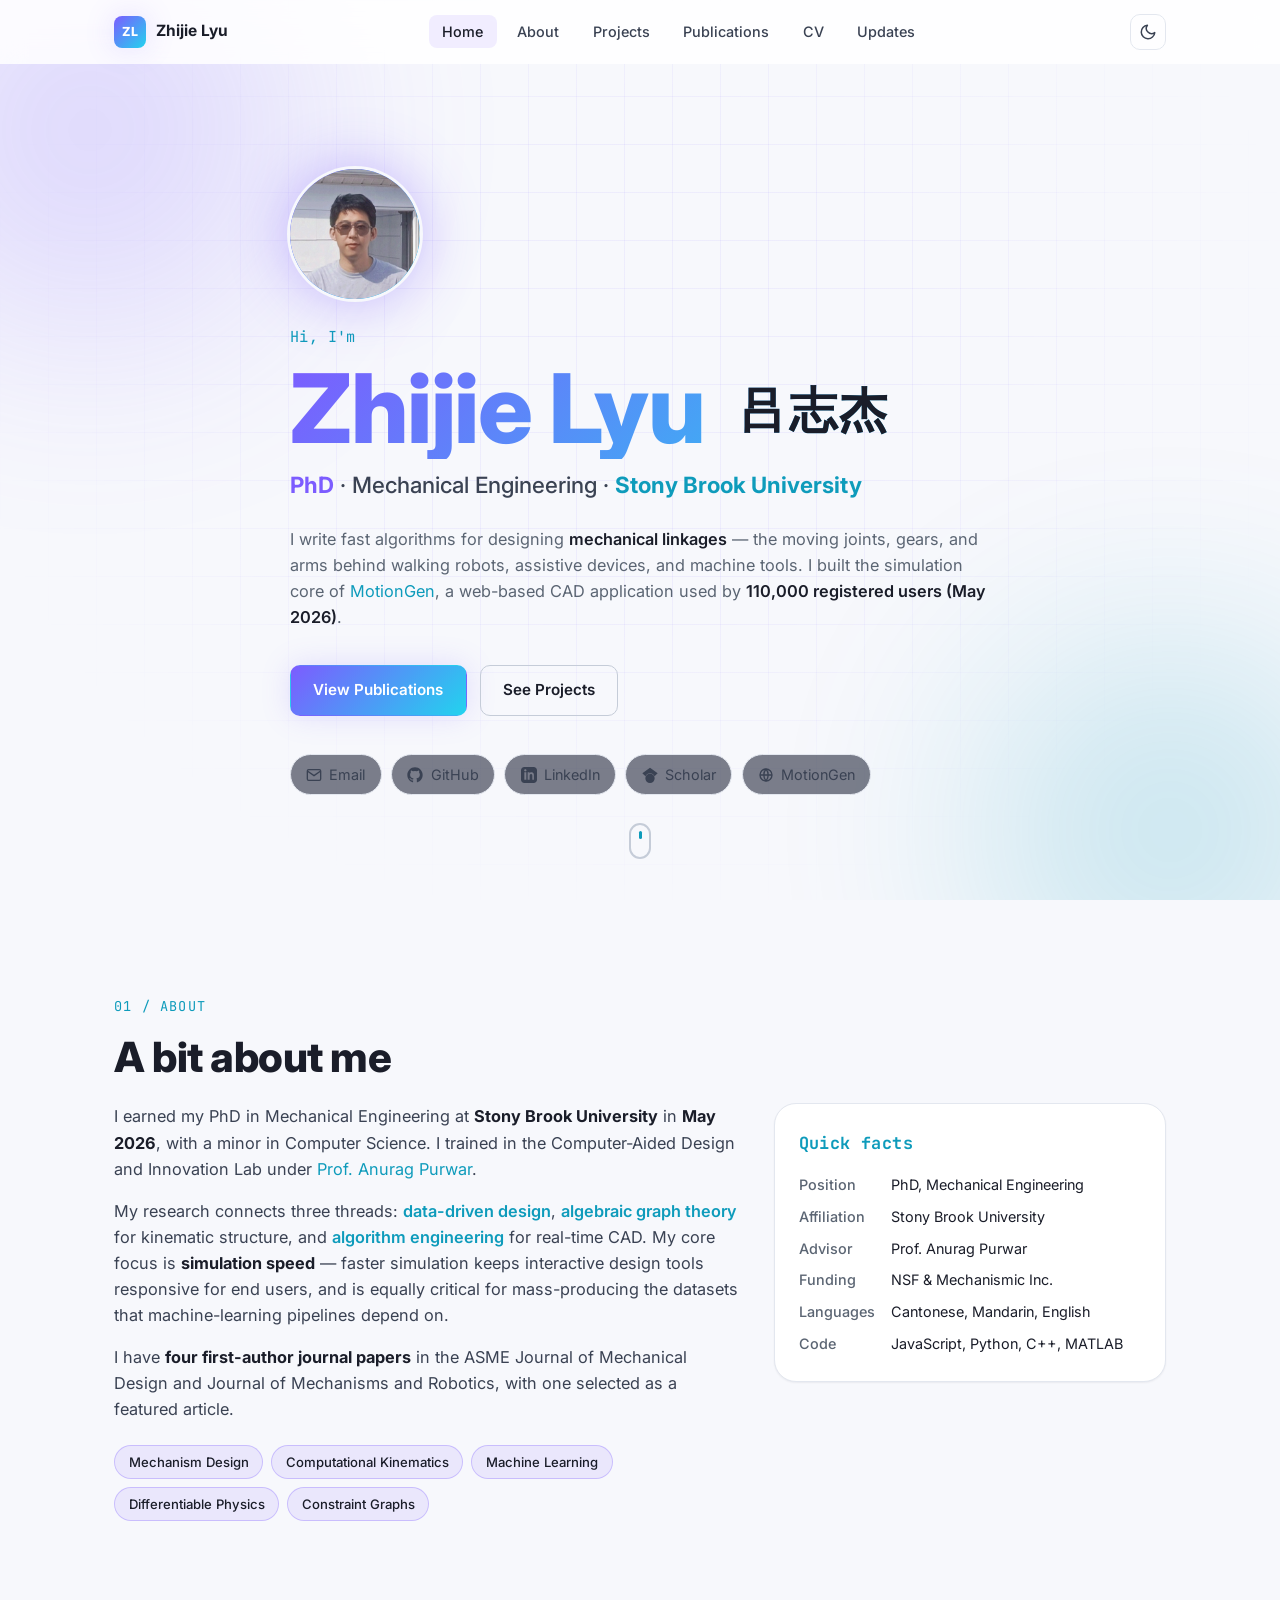
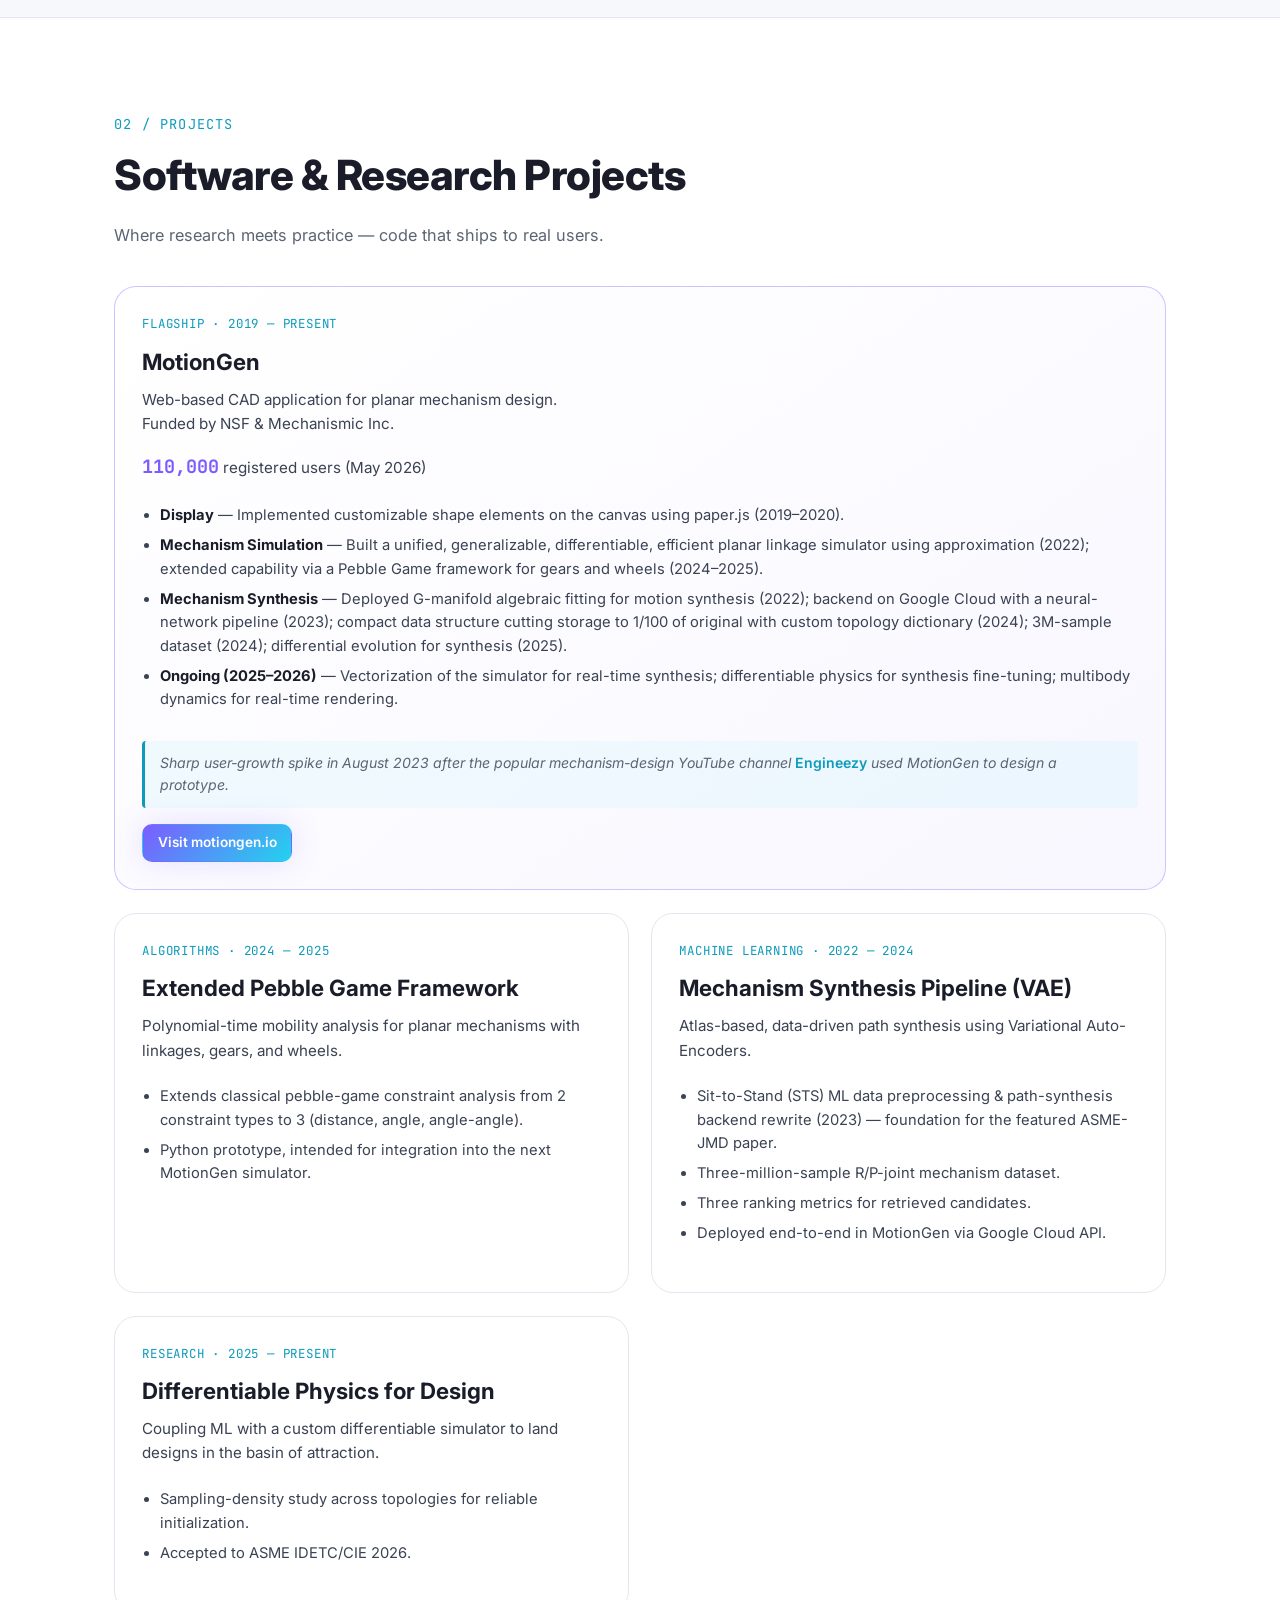
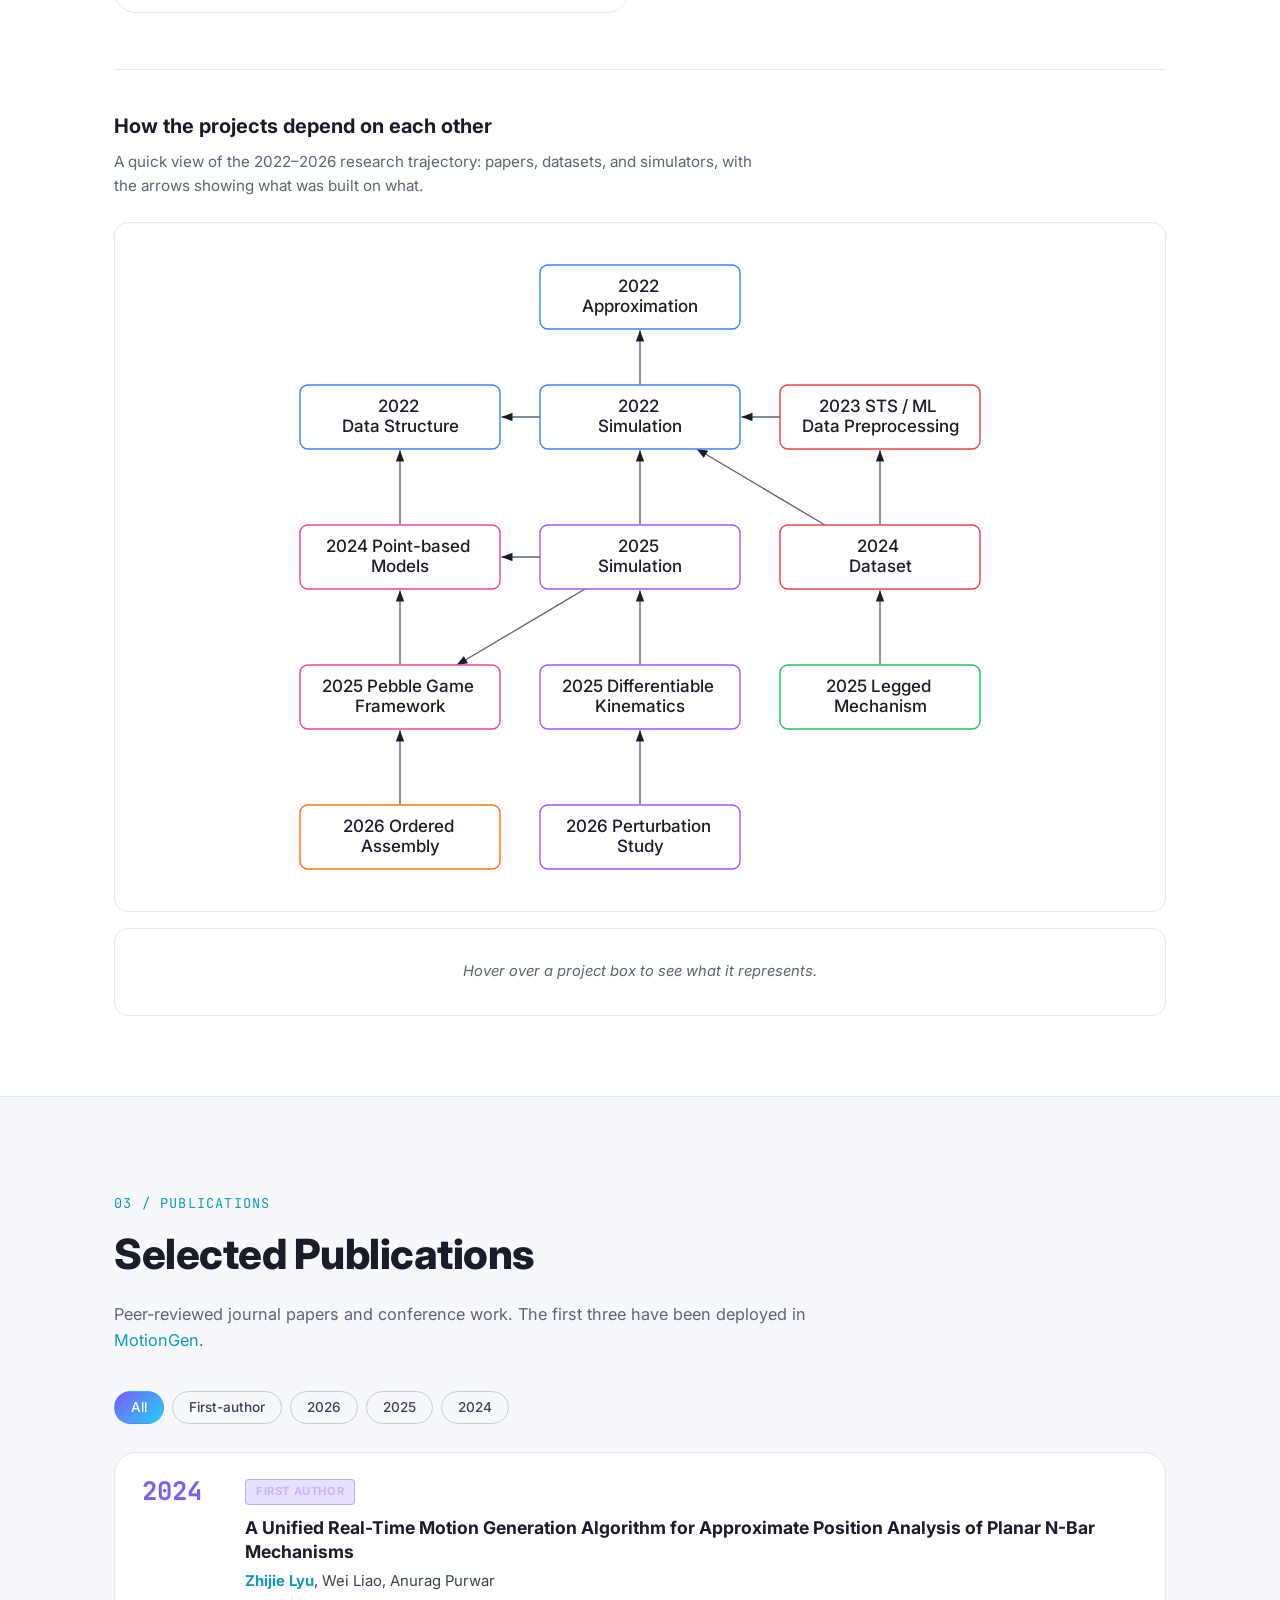
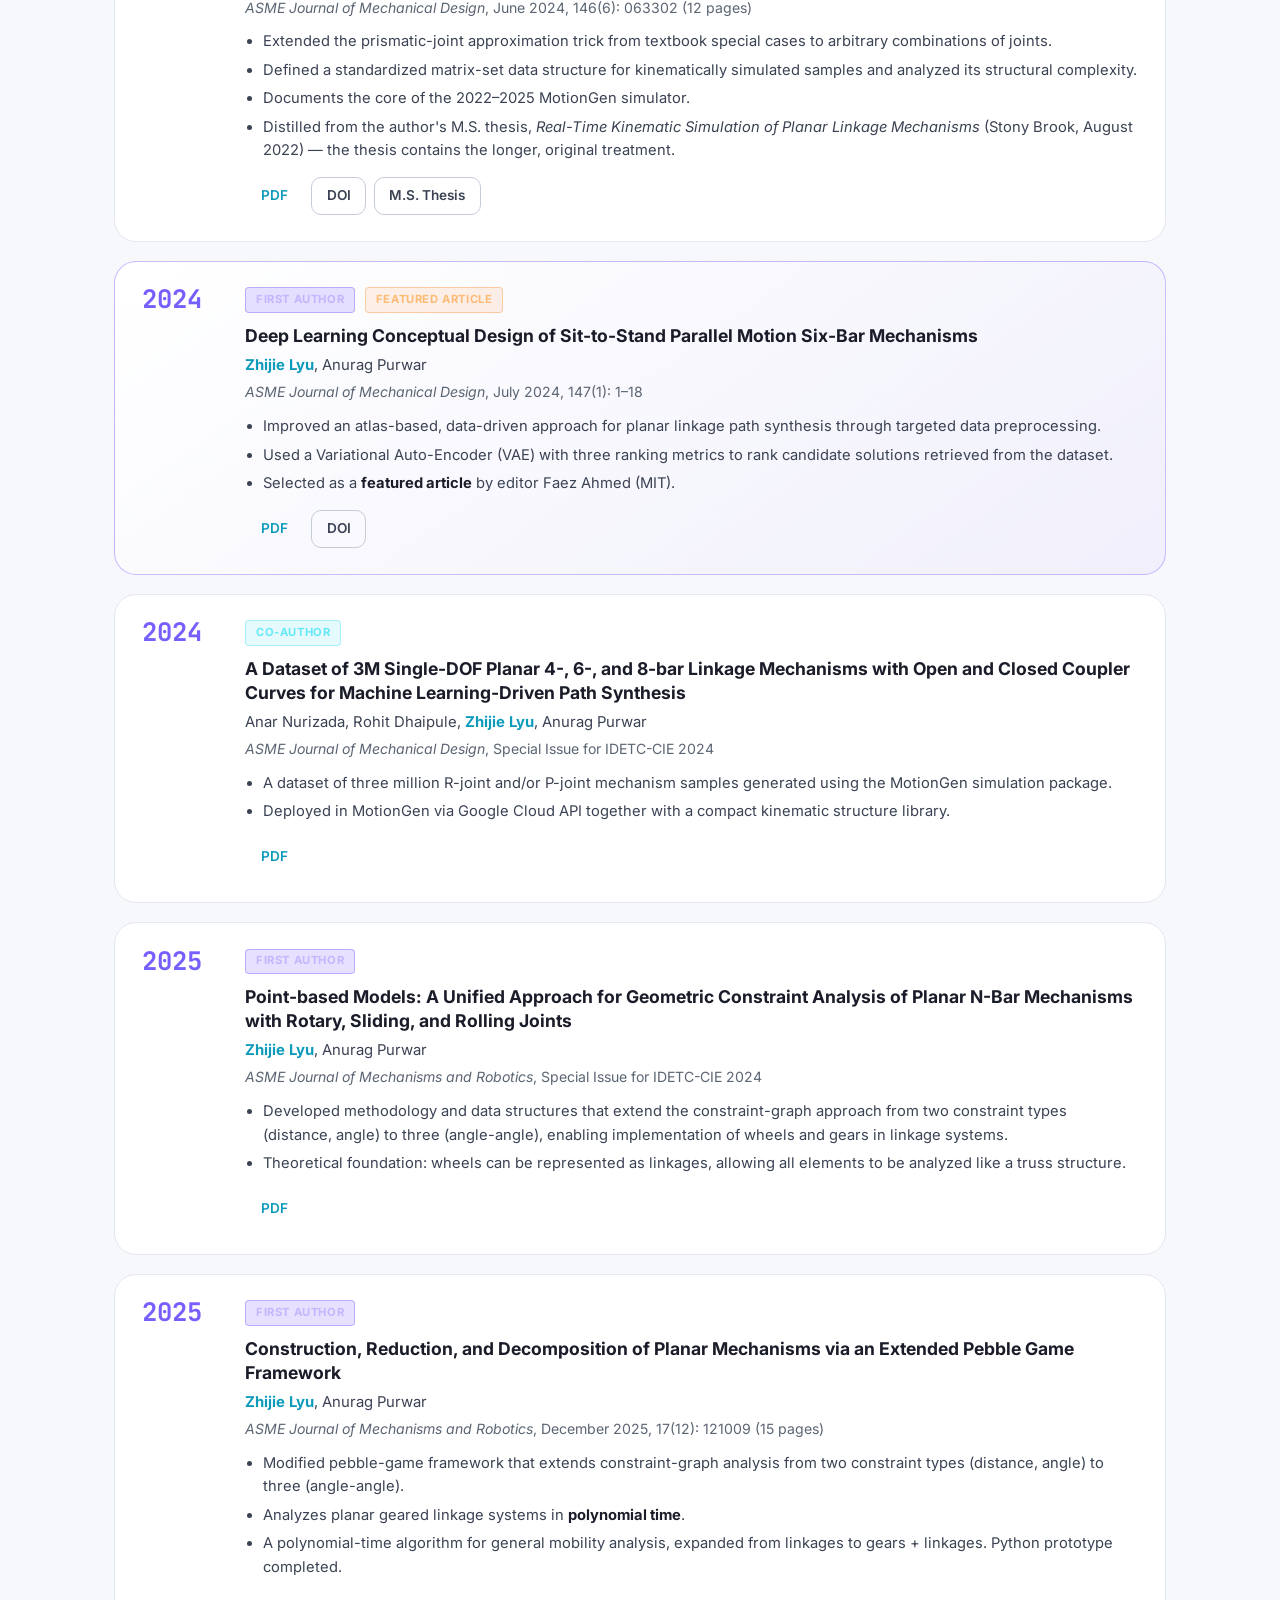
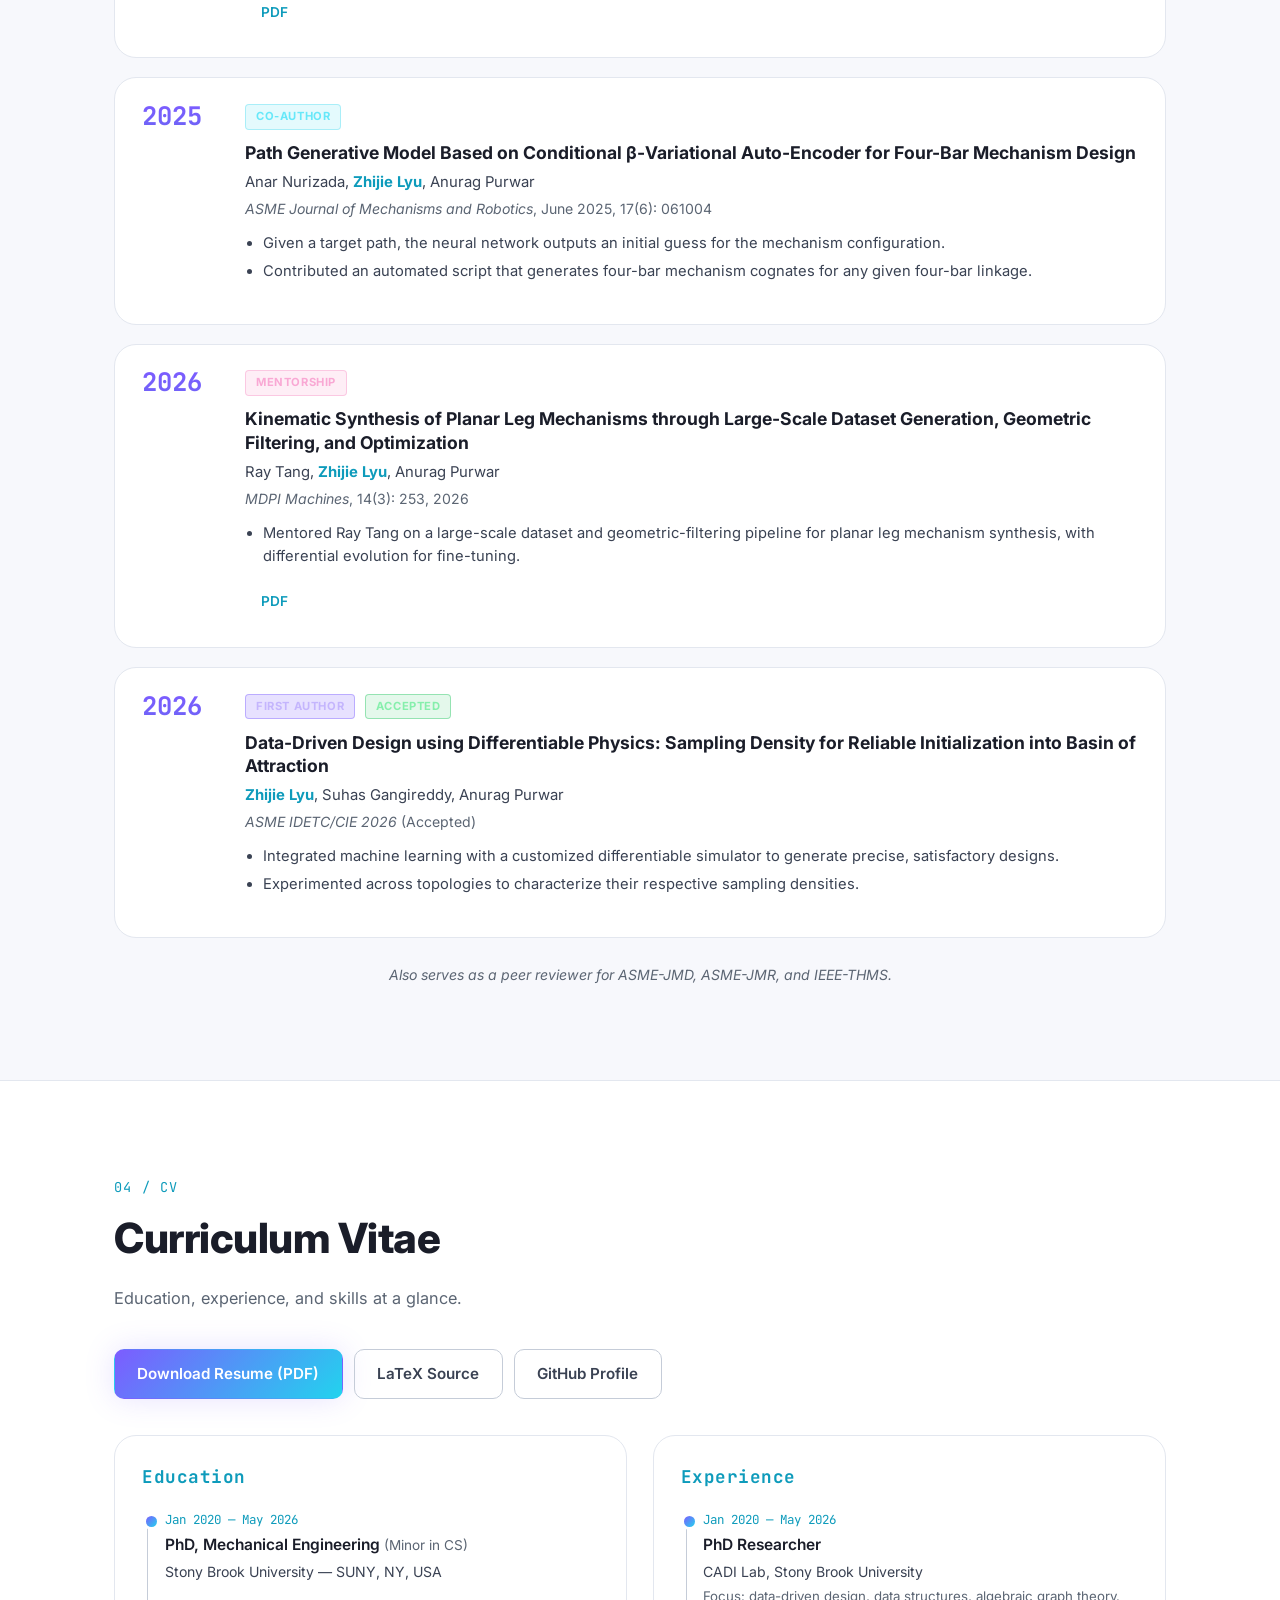
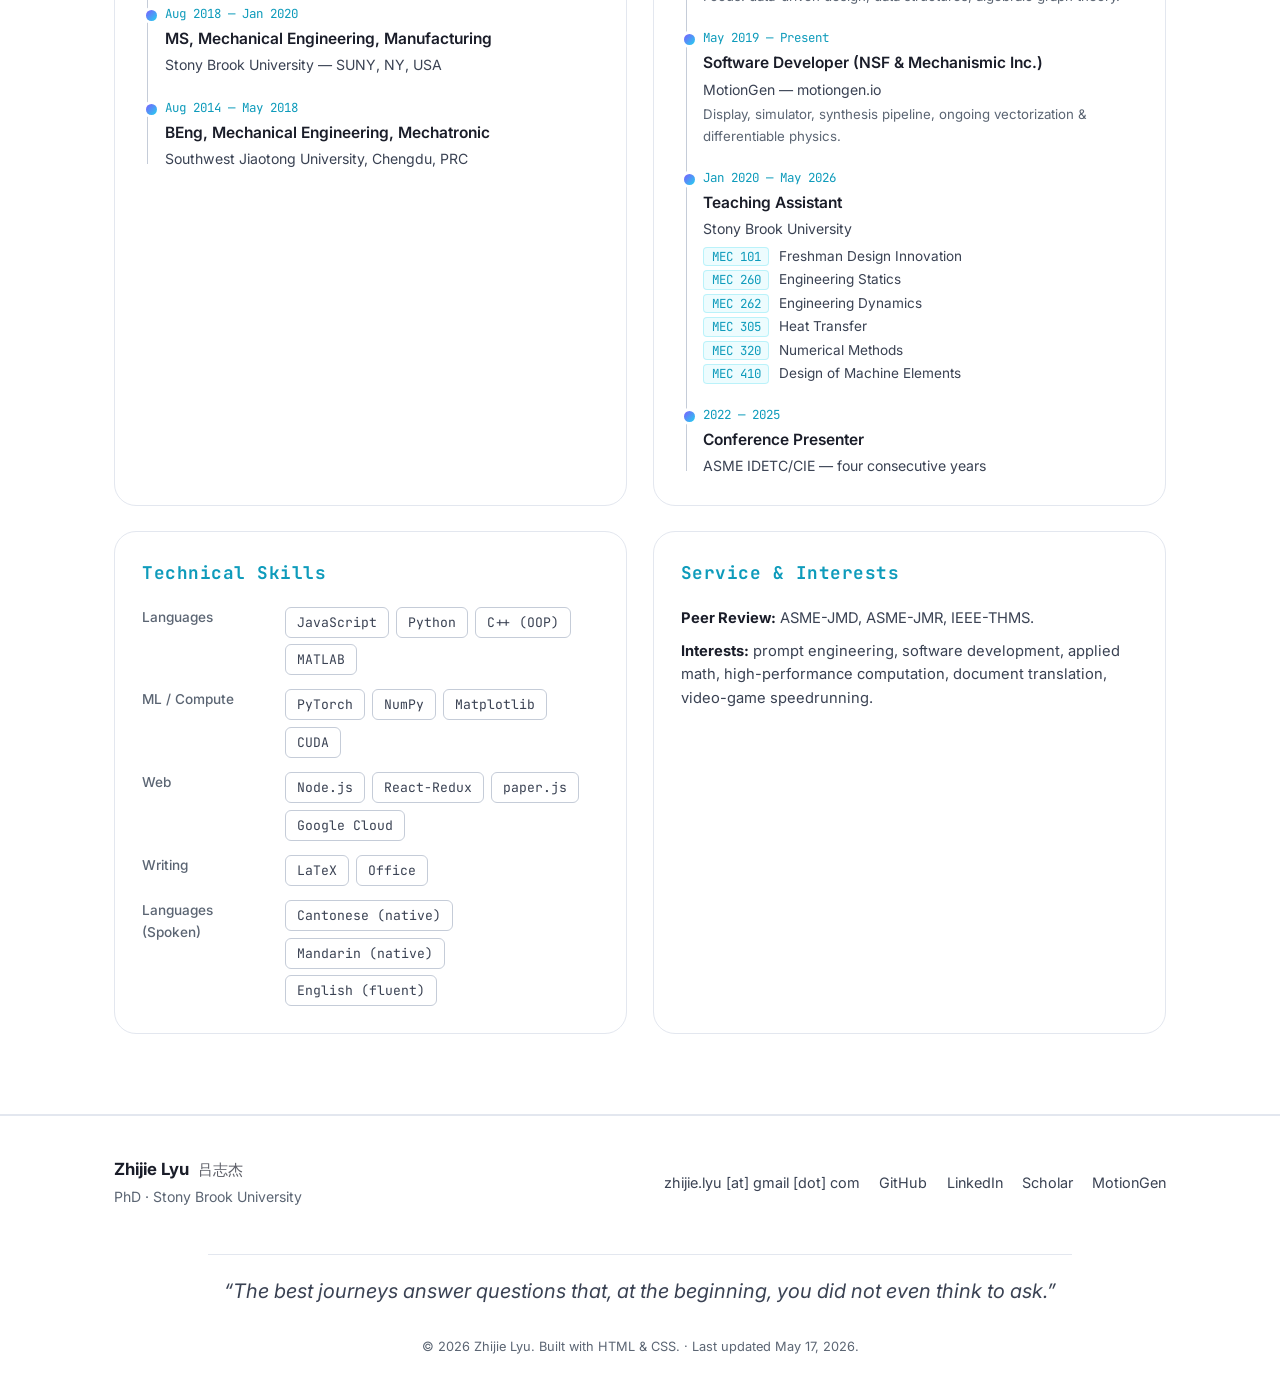
==== index.html @ 75423cfb "update." ====
<!DOCTYPE html>
<html lang="en">
<head>
    <meta charset="UTF-8" />
    <meta name="viewport" content="width=device-width, initial-scale=1.0" />
    <meta name="description" content="Zhijie Lyu — PhD in Mechanical Engineering from Stony Brook University. Research on data-driven mechanism design, computational kinematics, and algebraic graph theory." />
    <meta name="author" content="Zhijie Lyu" />
    <title>Zhijie Lyu — Mechanism Design &amp; Computational Kinematics</title>
    <link rel="canonical" href="https://alsymiya.github.io/" />
    <link rel="icon" type="image/svg+xml" href="favicon.svg" />

    <!-- Open Graph -->
    <meta property="og:type" content="profile" />
    <meta property="og:title" content="Zhijie Lyu — Mechanism Design &amp; Computational Kinematics" />
    <meta property="og:description" content="PhD in Mechanical Engineering from Stony Brook University. Research on data-driven mechanism design, computational kinematics, and algebraic graph theory." />
    <meta property="og:url" content="https://alsymiya.github.io/" />
    <meta property="og:image" content="https://alsymiya.github.io/assets/img/avatar.png" />
    <meta property="profile:first_name" content="Zhijie" />
    <meta property="profile:last_name" content="Lyu" />

    <!-- Twitter card -->
    <meta name="twitter:card" content="summary" />
    <meta name="twitter:title" content="Zhijie Lyu — Mechanism Design &amp; Computational Kinematics" />
    <meta name="twitter:description" content="PhD in Mechanical Engineering from Stony Brook University. Research on data-driven mechanism design, computational kinematics, and algebraic graph theory." />
    <meta name="twitter:image" content="https://alsymiya.github.io/assets/img/avatar.png" />

    <!-- JSON-LD: Person schema -->
    <script type="application/ld+json">
    {
      "@context": "https://schema.org",
      "@type": "Person",
      "name": "Zhijie Lyu",
      "alternateName": "吕志杰",
      "givenName": "Zhijie",
      "familyName": "Lyu",
      "url": "https://alsymiya.github.io/",
      "image": "https://alsymiya.github.io/assets/img/avatar.png",
      "email": "mailto:zhijie.lyu@gmail.com",
      "jobTitle": "Researcher in Mechanical Engineering",
      "description": "PhD in Mechanical Engineering from Stony Brook University. Research on data-driven mechanism design, computational kinematics, and algebraic graph theory.",
      "affiliation": {
        "@type": "CollegeOrUniversity",
        "name": "Stony Brook University",
        "department": "Department of Mechanical Engineering",
        "url": "https://me.stonybrook.edu/"
      },
      "alumniOf": {
        "@type": "CollegeOrUniversity",
        "name": "Stony Brook University"
      },
      "knowsAbout": [
        "Computational Kinematics",
        "Mechanism Design",
        "Algebraic Graph Theory",
        "Data-Driven Design",
        "Computer-Aided Design",
        "Robotics"
      ],
      "sameAs": [
        "https://github.com/alsymiya",
        "https://www.linkedin.com/in/zhijie-lyu-7b461b293/",
        "https://scholar.google.com/citations?user=5Fk1GgYAAAAJ&hl=en",
        "https://motiongen.io"
      ]
    }
    </script>

    <link rel="preconnect" href="https://fonts.googleapis.com" />
    <link rel="preconnect" href="https://fonts.gstatic.com" crossorigin />
    <link href="https://fonts.googleapis.com/css2?family=Inter:wght@300;400;500;600;700;800&family=JetBrains+Mono:wght@400;500&display=swap" rel="stylesheet" />
    <link rel="stylesheet" href="styles.css" />

    <!-- Set theme before paint to avoid flash -->
    <script>
    (function () {
        try {
            var saved = localStorage.getItem('theme');
            var prefersLight = window.matchMedia && window.matchMedia('(prefers-color-scheme: light)').matches;
            var theme = saved || (prefersLight ? 'light' : 'dark');
            if (theme === 'light') document.documentElement.setAttribute('data-theme', 'light');
        } catch (e) { /* localStorage may be unavailable */ }
    })();
    </script>
</head>
<body>

<!-- ============== NAVIGATION ============== -->
<nav class="nav" id="nav">
    <div class="nav-inner">
        <a href="#home" class="nav-brand">
            <span class="brand-mark">ZL</span>
            <span class="brand-text">Zhijie Lyu</span>
        </a>
        <ul class="nav-links" id="navLinks">
            <li><a href="#home" class="nav-link">Home</a></li>
            <li><a href="#about" class="nav-link">About</a></li>
            <li><a href="#projects" class="nav-link">Projects</a></li>
            <li><a href="#publications" class="nav-link">Publications</a></li>
            <li><a href="#cv" class="nav-link">CV</a></li>
            <li><a href="updates.html" class="nav-link">Updates</a></li>
        </ul>
        <div class="nav-right">
            <button class="theme-toggle" id="themeToggle" aria-label="Toggle color theme" title="Toggle color theme">
                <svg class="icon-sun" viewBox="0 0 24 24" fill="none" stroke="currentColor" stroke-width="2" stroke-linecap="round" stroke-linejoin="round" aria-hidden="true">
                    <circle cx="12" cy="12" r="4"/>
                    <path d="M12 2v2M12 20v2M4.93 4.93l1.41 1.41M17.66 17.66l1.41 1.41M2 12h2M20 12h2M4.93 19.07l1.41-1.41M17.66 6.34l1.41-1.41"/>
                </svg>
                <svg class="icon-moon" viewBox="0 0 24 24" fill="none" stroke="currentColor" stroke-width="2" stroke-linecap="round" stroke-linejoin="round" aria-hidden="true">
                    <path d="M21 12.79A9 9 0 1 1 11.21 3 7 7 0 0 0 21 12.79z"/>
                </svg>
            </button>
            <button class="nav-toggle" id="navToggle" aria-label="Toggle navigation">
                <span></span><span></span><span></span>
            </button>
        </div>
    </div>
</nav>

<!-- ============== HERO / HOME ============== -->
<section class="hero" id="home">
    <div class="hero-bg">
        <div class="grid-pattern"></div>
        <div class="glow glow-1"></div>
        <div class="glow glow-2"></div>
    </div>
    <div class="container hero-inner">
        <div class="hero-avatar-wrap">
            <div class="hero-avatar">
                <img src="assets/img/avatar.png" alt="Zhijie Lyu (吕志杰)" onerror="this.style.display='none'; this.parentNode.classList.add('no-photo');" />
                <span class="avatar-fallback">ZL</span>
                <span class="avatar-ring" aria-hidden="true"></span>
            </div>
        </div>
        <p class="hero-greet">Hi, I'm</p>
        <h1 class="hero-name">Zhijie&nbsp;Lyu <span class="hero-name-zh" lang="zh-Hans">吕志杰</span></h1>
        <h2 class="hero-title">
            <span class="accent">PhD</span> &middot; Mechanical Engineering &middot; <span class="accent-2">Stony Brook University</span>
        </h2>
        <p class="hero-desc">
            I write fast algorithms for designing <strong>mechanical linkages</strong> — the moving joints, gears, and arms behind walking robots, assistive devices, and machine tools. I built the simulation core of <a href="https://motiongen.io" target="_blank" rel="noopener">MotionGen</a>, a web-based CAD application used by <strong>110,000 registered users (May 2026)</strong>.
        </p>
        <div class="hero-cta">
            <a href="#publications" class="btn btn-primary">View Publications</a>
            <a href="#projects" class="btn btn-ghost">See Projects</a>
        </div>
        <div class="hero-links">
            <a href="mailto:zhijie.lyu@gmail.com" class="iconlink" title="Email (zhijie.lyu [at] gmail [dot] com)">
                <svg viewBox="0 0 24 24" fill="none" stroke="currentColor" stroke-width="2"><path d="M4 4h16c1.1 0 2 .9 2 2v12c0 1.1-.9 2-2 2H4c-1.1 0-2-.9-2-2V6c0-1.1.9-2 2-2z"/><polyline points="22,6 12,13 2,6"/></svg>
                <span>Email</span>
            </a>
            <a href="https://github.com/alsymiya" target="_blank" rel="noopener" class="iconlink" title="GitHub">
                <svg viewBox="0 0 24 24" fill="currentColor"><path d="M12 .5C5.65.5.5 5.65.5 12c0 5.08 3.29 9.39 7.86 10.91.58.1.79-.25.79-.55 0-.27-.01-1.18-.02-2.14-3.2.7-3.87-1.36-3.87-1.36-.52-1.32-1.27-1.67-1.27-1.67-1.04-.71.08-.7.08-.7 1.15.08 1.76 1.18 1.76 1.18 1.02 1.76 2.69 1.25 3.34.95.1-.74.4-1.25.72-1.54-2.55-.29-5.24-1.28-5.24-5.69 0-1.26.45-2.29 1.18-3.09-.12-.29-.51-1.46.11-3.05 0 0 .96-.31 3.15 1.18a10.96 10.96 0 0 1 5.74 0c2.19-1.49 3.15-1.18 3.15-1.18.62 1.59.23 2.76.11 3.05.74.8 1.18 1.83 1.18 3.09 0 4.42-2.69 5.4-5.25 5.68.41.36.78 1.05.78 2.12 0 1.53-.01 2.77-.01 3.14 0 .3.21.66.8.55C20.21 21.39 23.5 17.08 23.5 12 23.5 5.65 18.35.5 12 .5z"/></svg>
                <span>GitHub</span>
            </a>
            <a href="https://www.linkedin.com/in/zhijie-lyu-7b461b293/" target="_blank" rel="noopener" class="iconlink" title="LinkedIn">
                <svg viewBox="0 0 24 24" fill="currentColor"><path d="M19 0h-14c-2.76 0-5 2.24-5 5v14c0 2.76 2.24 5 5 5h14c2.76 0 5-2.24 5-5v-14c0-2.76-2.24-5-5-5zm-11 19h-3v-11h3v11zm-1.5-12.27c-.97 0-1.75-.79-1.75-1.76s.78-1.76 1.75-1.76 1.75.79 1.75 1.76-.78 1.76-1.75 1.76zm13.5 12.27h-3v-5.6c0-1.34-.03-3.06-1.87-3.06-1.87 0-2.16 1.46-2.16 2.97v5.69h-3v-11h2.88v1.5h.04c.4-.76 1.38-1.56 2.84-1.56 3.04 0 3.6 2 3.6 4.59v6.47z"/></svg>
                <span>LinkedIn</span>
            </a>
            <a href="https://scholar.google.com/citations?user=5Fk1GgYAAAAJ&amp;hl=en" target="_blank" rel="noopener" class="iconlink" title="Google Scholar">
                <svg viewBox="0 0 24 24" fill="currentColor"><path d="M5.242 13.769L0.5 9.5 12 1l11.5 8.5-4.742 4.269C17.548 11.249 14.978 9.5 12 9.5c-2.977 0-5.548 1.749-6.758 4.269zM12 10a7 7 0 1 0 0 14 7 7 0 0 0 0-14z"/></svg>
                <span>Scholar</span>
            </a>
            <a href="https://motiongen.io" target="_blank" rel="noopener" class="iconlink" title="MotionGen">
                <svg viewBox="0 0 24 24" fill="none" stroke="currentColor" stroke-width="2"><circle cx="12" cy="12" r="9"/><path d="M3 12h18M12 3a14 14 0 0 1 0 18M12 3a14 14 0 0 0 0 18"/></svg>
                <span>MotionGen</span>
            </a>
        </div>
        <div class="scroll-cue" aria-hidden="true">
            <span></span>
        </div>
    </div>
</section>

<!-- ============== ABOUT ============== -->
<section class="section" id="about">
    <div class="container">
        <p class="eyebrow">01 / About</p>
        <h2 class="section-title">A bit about me</h2>
        <div class="about-grid">
            <div class="about-text">
                <p>
                    I earned my PhD in Mechanical Engineering at <strong>Stony Brook University</strong> in <strong>May 2026</strong>, with a minor in Computer Science. I trained in the Computer-Aided Design and Innovation Lab under <a href="https://me.stonybrook.edu/people/faculty/Purwar_Anurag.php" target="_blank" rel="noopener">Prof. Anurag Purwar</a>.
                </p>
                <p>
                    My research connects three threads: <span class="hl">data-driven design</span>, <span class="hl">algebraic graph theory</span> for kinematic structure, and <span class="hl">algorithm engineering</span> for real-time CAD. My core focus is <strong>simulation speed</strong> &mdash; faster simulation keeps interactive design tools responsive for end users, and is equally critical for mass-producing the datasets that machine-learning pipelines depend on.
                </p>
                <p>
                    I have <strong>four first-author journal papers</strong> in the ASME Journal of Mechanical Design and Journal of Mechanisms and Robotics, with one selected as a featured article.
                </p>
                <p class="about-tags">
                    <span class="tag">Mechanism Design</span>
                    <span class="tag">Computational Kinematics</span>
                    <span class="tag">Machine Learning</span>
                    <span class="tag">Differentiable Physics</span>
                    <span class="tag">Constraint Graphs</span>
                </p>
            </div>
            <aside class="about-card">
                <h3>Quick facts</h3>
                <dl>
                    <dt>Position</dt><dd>PhD, Mechanical Engineering</dd>
                    <dt>Affiliation</dt><dd>Stony Brook University</dd>
                    <dt>Advisor</dt><dd>Prof. Anurag Purwar</dd>
                    <dt>Funding</dt><dd>NSF &amp; Mechanismic Inc.</dd>
                    <dt>Languages</dt><dd>Cantonese, Mandarin, English</dd>
                    <dt>Code</dt><dd>JavaScript, Python, C++, MATLAB</dd>
                </dl>
            </aside>
        </div>

    </div>
</section>

<!-- ============== PROJECTS ============== -->
<section class="section section-alt" id="projects">
    <div class="container">
        <p class="eyebrow">02 / Projects</p>
        <h2 class="section-title">Software &amp; Research Projects</h2>
        <p class="section-subtitle">Where research meets practice — code that ships to real users.</p>

        <div class="project-grid">

            <article class="project featured-project">
                <div class="project-tag">Flagship · 2019 — Present</div>
                <h3>MotionGen</h3>
                <p class="project-sub">Web-based CAD application for planar mechanism design.<br/>Funded by NSF &amp; Mechanismic Inc.</p>
                <p class="project-stat"><span class="stat-num">110,000</span> registered users (May 2026)</p>
                <ul class="project-bullets">
                    <li><strong>Display</strong> — Implemented customizable shape elements on the canvas using paper.js (2019–2020).</li>
                    <li><strong>Mechanism Simulation</strong> — Built a unified, generalizable, differentiable, efficient planar linkage simulator using approximation (2022); extended capability via a Pebble Game framework for gears and wheels (2024–2025).</li>
                    <li><strong>Mechanism Synthesis</strong> — Deployed G-manifold algebraic fitting for motion synthesis (2022); backend on Google Cloud with a neural-network pipeline (2023); compact data structure cutting storage to 1/100 of original with custom topology dictionary (2024); 3M-sample dataset (2024); differential evolution for synthesis (2025).</li>
                    <li><strong>Ongoing (2025–2026)</strong> — Vectorization of the simulator for real-time synthesis; differentiable physics for synthesis fine-tuning; multibody dynamics for real-time rendering.</li>
                </ul>
                <p class="project-impact">Sharp user-growth spike in August 2023 after the popular mechanism-design YouTube channel <a href="https://www.youtube.com/@Engineezy" target="_blank" rel="noopener"><em>Engineezy</em></a> used MotionGen to design a prototype.</p>
                <div class="project-actions">
                    <a href="https://motiongen.io" target="_blank" rel="noopener" class="btn btn-primary btn-sm">Visit motiongen.io</a>
                </div>
            </article>

            <article class="project">
                <div class="project-tag">Algorithms · 2024 — 2025</div>
                <h3>Extended Pebble Game Framework</h3>
                <p class="project-sub">Polynomial-time mobility analysis for planar mechanisms with linkages, gears, and wheels.</p>
                <ul class="project-bullets">
                    <li>Extends classical pebble-game constraint analysis from 2 constraint types to 3 (distance, angle, angle-angle).</li>
                    <li>Python prototype, intended for integration into the next MotionGen simulator.</li>
                </ul>
            </article>

            <article class="project">
                <div class="project-tag">Machine Learning · 2022 — 2024</div>
                <h3>Mechanism Synthesis Pipeline (VAE)</h3>
                <p class="project-sub">Atlas-based, data-driven path synthesis using Variational Auto-Encoders.</p>
                <ul class="project-bullets">
                    <li>Sit-to-Stand (STS) ML data preprocessing &amp; path-synthesis backend rewrite (2023) &mdash; foundation for the featured ASME-JMD paper.</li>
                    <li>Three-million-sample R/P-joint mechanism dataset.</li>
                    <li>Three ranking metrics for retrieved candidates.</li>
                    <li>Deployed end-to-end in MotionGen via Google Cloud API.</li>
                </ul>
            </article>

            <article class="project">
                <div class="project-tag">Research · 2025 — Present</div>
                <h3>Differentiable Physics for Design</h3>
                <p class="project-sub">Coupling ML with a custom differentiable simulator to land designs in the basin of attraction.</p>
                <ul class="project-bullets">
                    <li>Sampling-density study across topologies for reliable initialization.</li>
                    <li>Accepted to ASME IDETC/CIE 2026.</li>
                </ul>
            </article>

        </div>

        <!-- Project dependency map -->
        <div class="dep-map">
            <h3 class="dep-map-h">How the projects depend on each other</h3>
            <p class="dep-map-sub">A quick view of the 2022&ndash;2026 research trajectory: papers, datasets, and simulators, with the arrows showing what was built on what.</p>
            <figure class="dep-map-figure">
                <svg class="dep-svg" viewBox="0 0 720 640" xmlns="http://www.w3.org/2000/svg" role="img" aria-label="Project dependency graph showing how research projects from 2022 to 2026 build on each other">
                    <defs>
                        <marker id="dep-arrow" markerWidth="8" markerHeight="8" refX="7.5" refY="3" orient="auto" markerUnits="strokeWidth">
                            <path d="M0,0 L0,6 L8,3 z" fill="currentColor" />
                        </marker>
                    </defs>

                    <!-- Edges (drawn first so nodes sit on top) -->
                    <g class="dep-edges" fill="none" stroke="currentColor" stroke-width="1.4" marker-end="url(#dep-arrow)">
                        <line x1="360" y1="138" x2="360" y2="84" />  <!-- sim22 → approx -->
                        <line x1="260" y1="170" x2="222" y2="170" /> <!-- sim22 → datastruct -->
                        <line x1="500" y1="170" x2="462" y2="170" /> <!-- sts23 → sim22 -->
                        <line x1="600" y1="278" x2="600" y2="204" /> <!-- data24 → sts23 -->
                        <line x1="545" y1="278" x2="417" y2="202" /> <!-- data24 → sim22 -->
                        <line x1="600" y1="418" x2="600" y2="344" /> <!-- legged → data24 -->
                        <line x1="360" y1="278" x2="360" y2="204" /> <!-- sim25 → sim22 -->
                        <line x1="260" y1="310" x2="222" y2="310" /> <!-- sim25 → modth -->
                        <line x1="305" y1="342" x2="177" y2="418" /> <!-- sim25 → mob25 -->
                        <line x1="120" y1="418" x2="120" y2="344" /> <!-- mob25 → modth -->
                        <line x1="120" y1="278" x2="120" y2="204" /> <!-- modth → datastruct -->
                        <line x1="360" y1="418" x2="360" y2="344" /> <!-- diffkin → sim25 -->
                        <line x1="120" y1="558" x2="120" y2="484" /> <!-- assembly → mob25 -->
                        <line x1="360" y1="558" x2="360" y2="484" /> <!-- perturb → diffkin -->
                    </g>

                    <!-- Nodes -->
                    <g class="dep-nodes" text-anchor="middle">
                        <g class="dep-node" data-group="blue" tabindex="0">
                            <rect x="260" y="18" width="200" height="64" rx="8" ry="8" />
                            <text x="360" y="50">
                                <tspan x="360" class="dep-year" dy="-0.6em">2022</tspan>
                                <tspan x="360" dy="1.2em">Approximation</tspan>
                            </text>
                        </g>
                        <g class="dep-node" data-group="blue" tabindex="0">
                            <rect x="20" y="138" width="200" height="64" rx="8" ry="8" />
                            <text x="120" y="170">
                                <tspan x="120" class="dep-year" dy="-0.6em">2022</tspan>
                                <tspan x="120" dy="1.2em">Data Structure</tspan>
                            </text>
                        </g>
                        <g class="dep-node" data-group="blue" tabindex="0">
                            <rect x="260" y="138" width="200" height="64" rx="8" ry="8" />
                            <text x="360" y="170">
                                <tspan x="360" class="dep-year" dy="-0.6em">2022</tspan>
                                <tspan x="360" dy="1.2em">Simulation</tspan>
                            </text>
                        </g>
                        <g class="dep-node" data-group="red1" tabindex="0">
                            <rect x="500" y="138" width="200" height="64" rx="8" ry="8" />
                            <text x="600" y="170">
                                <tspan x="600" class="dep-year" dy="-0.6em">2023 STS / ML</tspan>
                                <tspan x="600" dy="1.2em">Data Preprocessing</tspan>
                            </text>
                        </g>
                        <g class="dep-node" data-group="pink" tabindex="0">
                            <rect x="20" y="278" width="200" height="64" rx="8" ry="8" />
                            <text x="120" y="310">
                                <tspan x="120" class="dep-year" dy="-0.6em">2024 Point-based</tspan>
                                <tspan x="120" dy="1.2em">Models</tspan>
                            </text>
                        </g>
                        <g class="dep-node" data-group="purple" tabindex="0">
                            <rect x="260" y="278" width="200" height="64" rx="8" ry="8" />
                            <text x="360" y="310">
                                <tspan x="360" class="dep-year" dy="-0.6em">2025</tspan>
                                <tspan x="360" dy="1.2em">Simulation</tspan>
                            </text>
                        </g>
                        <g class="dep-node" data-group="red2" tabindex="0">
                            <rect x="500" y="278" width="200" height="64" rx="8" ry="8" />
                            <text x="600" y="310">
                                <tspan x="600" class="dep-year" dy="-0.6em">2024</tspan>
                                <tspan x="600" dy="1.2em">Dataset</tspan>
                            </text>
                        </g>
                        <g class="dep-node" data-group="pink" tabindex="0">
                            <rect x="20" y="418" width="200" height="64" rx="8" ry="8" />
                            <text x="120" y="450">
                                <tspan x="120" class="dep-year" dy="-0.6em">2025 Pebble Game</tspan>
                                <tspan x="120" dy="1.2em">Framework</tspan>
                            </text>
                        </g>
                        <g class="dep-node" data-group="purple" tabindex="0">
                            <rect x="260" y="418" width="200" height="64" rx="8" ry="8" />
                            <text x="360" y="450">
                                <tspan x="360" class="dep-year" dy="-0.6em">2025 Differentiable</tspan>
                                <tspan x="360" dy="1.2em">Kinematics</tspan>
                            </text>
                        </g>
                        <g class="dep-node" data-group="green" tabindex="0">
                            <rect x="500" y="418" width="200" height="64" rx="8" ry="8" />
                            <text x="600" y="450">
                                <tspan x="600" class="dep-year" dy="-0.6em">2025 Legged</tspan>
                                <tspan x="600" dy="1.2em">Mechanism</tspan>
                            </text>
                        </g>
                        <g class="dep-node" data-group="orange" tabindex="0">
                            <rect x="20" y="558" width="200" height="64" rx="8" ry="8" />
                            <text x="120" y="590">
                                <tspan x="120" class="dep-year" dy="-0.6em">2026 Ordered</tspan>
                                <tspan x="120" dy="1.2em">Assembly</tspan>
                            </text>
                        </g>
                        <g class="dep-node" data-group="purple" tabindex="0">
                            <rect x="260" y="558" width="200" height="64" rx="8" ry="8" />
                            <text x="360" y="590">
                                <tspan x="360" class="dep-year" dy="-0.6em">2026 Perturbation</tspan>
                                <tspan x="360" dy="1.2em">Study</tspan>
                            </text>
                        </g>
                    </g>
                </svg>
            </figure>
            <div class="dep-info" id="depInfo" role="status" aria-live="polite">
                <p class="dep-info-default">Hover over a project box to see what it represents.</p>
                <div class="dep-info-content" hidden>
                    <span class="dep-info-swatch"></span>
                    <p class="dep-info-text"></p>
                </div>
            </div>
        </div>
    </div>
</section>

<!-- ============== PUBLICATIONS ============== -->
<section class="section" id="publications">
    <div class="container">
        <p class="eyebrow">03 / Publications</p>
        <h2 class="section-title">Selected Publications</h2>
        <p class="section-subtitle">Peer-reviewed journal papers and conference work. The first three have been deployed in <a href="https://motiongen.io" target="_blank" rel="noopener">MotionGen</a>.</p>

        <div class="pub-filter">
            <button class="chip is-active" data-filter="all">All</button>
            <button class="chip" data-filter="first">First-author</button>
            <button class="chip" data-filter="2026">2026</button>
            <button class="chip" data-filter="2025">2025</button>
            <button class="chip" data-filter="2024">2024</button>
        </div>

        <div class="pub-list">

            <!-- 1. N-Bar JMD 2024 (built on 2022 M.S. thesis) -->
            <article class="pub" data-tags="first 2024 2022">
                <div class="pub-year">2024</div>
                <div class="pub-body">
                    <span class="pub-badge first">First Author</span>
                    <h3 class="pub-title">A Unified Real-Time Motion Generation Algorithm for Approximate Position Analysis of Planar N-Bar Mechanisms</h3>
                    <p class="pub-authors"><strong>Zhijie Lyu</strong>, Wei Liao, Anurag Purwar</p>
                    <p class="pub-venue"><em>ASME Journal of Mechanical Design</em>, June 2024, 146(6): 063302 (12 pages)</p>
                    <ul class="pub-points">
                        <li>Extended the prismatic-joint approximation trick from textbook special cases to arbitrary combinations of joints.</li>
                        <li>Defined a standardized matrix-set data structure for kinematically simulated samples and analyzed its structural complexity.</li>
                        <li>Documents the core of the 2022–2025 MotionGen simulator.</li>
                        <li>Distilled from the author's M.S. thesis, <em>Real-Time Kinematic Simulation of Planar Linkage Mechanisms</em> (Stony Brook, August 2022) &mdash; the thesis contains the longer, original treatment.</li>
                    </ul>
                    <div class="pub-actions">
                        <a href="assets/papers/Lyu_NBar_JMD_2024.pdf" target="_blank" rel="noopener" class="btn btn-sm">PDF</a>
                        <a href="https://doi.org/10.1115/1.4064132" target="_blank" rel="noopener" class="btn btn-sm btn-outline">DOI</a>
                        <a href="assets/papers/Lyu_MS_Thesis_2022.pdf" target="_blank" rel="noopener" class="btn btn-sm btn-outline">M.S. Thesis</a>
                    </div>
                </div>
            </article>

            <!-- 2. STS JMD 2024 -->
            <article class="pub featured" data-tags="first 2024">
                <div class="pub-year">2024</div>
                <div class="pub-body">
                    <span class="pub-badge first">First Author</span>
                    <span class="pub-badge featured-badge">Featured Article</span>
                    <h3 class="pub-title">Deep Learning Conceptual Design of Sit-to-Stand Parallel Motion Six-Bar Mechanisms</h3>
                    <p class="pub-authors"><strong>Zhijie Lyu</strong>, Anurag Purwar</p>
                    <p class="pub-venue"><em>ASME Journal of Mechanical Design</em>, July 2024, 147(1): 1–18</p>
                    <ul class="pub-points">
                        <li>Improved an atlas-based, data-driven approach for planar linkage path synthesis through targeted data preprocessing.</li>
                        <li>Used a Variational Auto-Encoder (VAE) with three ranking metrics to rank candidate solutions retrieved from the dataset.</li>
                        <li>Selected as a <strong>featured article</strong> by editor Faez Ahmed (MIT).</li>
                    </ul>
                    <div class="pub-actions">
                        <a href="assets/papers/Lyu_STS_JMD_2024.pdf" target="_blank" rel="noopener" class="btn btn-sm">PDF</a>
                        <a href="https://doi.org/10.1115/1.4065221" target="_blank" rel="noopener" class="btn btn-sm btn-outline">DOI</a>
                    </div>
                </div>
            </article>

            <!-- 3. Dataset JMD 2024 -->
            <article class="pub" data-tags="2024">
                <div class="pub-year">2024</div>
                <div class="pub-body">
                    <span class="pub-badge co">Co-Author</span>
                    <h3 class="pub-title">A Dataset of 3M Single-DOF Planar 4-, 6-, and 8-bar Linkage Mechanisms with Open and Closed Coupler Curves for Machine Learning-Driven Path Synthesis</h3>
                    <p class="pub-authors">Anar Nurizada, Rohit Dhaipule, <strong>Zhijie Lyu</strong>, Anurag Purwar</p>
                    <p class="pub-venue"><em>ASME Journal of Mechanical Design</em>, Special Issue for IDETC-CIE 2024</p>
                    <ul class="pub-points">
                        <li>A dataset of three million R-joint and/or P-joint mechanism samples generated using the MotionGen simulation package.</li>
                        <li>Deployed in MotionGen via Google Cloud API together with a compact kinematic structure library.</li>
                    </ul>
                    <div class="pub-actions">
                        <a href="assets/papers/Nurizada_Dataset_JMD_2024.pdf" target="_blank" rel="noopener" class="btn btn-sm">PDF</a>
                    </div>
                </div>
            </article>

            <!-- 4. PointModel JMR 2025 -->
            <article class="pub" data-tags="first 2025">
                <div class="pub-year">2025</div>
                <div class="pub-body">
                    <span class="pub-badge first">First Author</span>
                    <h3 class="pub-title">Point-based Models: A Unified Approach for Geometric Constraint Analysis of Planar N-Bar Mechanisms with Rotary, Sliding, and Rolling Joints</h3>
                    <p class="pub-authors"><strong>Zhijie Lyu</strong>, Anurag Purwar</p>
                    <p class="pub-venue"><em>ASME Journal of Mechanisms and Robotics</em>, Special Issue for IDETC-CIE 2024</p>
                    <ul class="pub-points">
                        <li>Developed methodology and data structures that extend the constraint-graph approach from two constraint types (distance, angle) to three (angle-angle), enabling implementation of wheels and gears in linkage systems.</li>
                        <li>Theoretical foundation: wheels can be represented as linkages, allowing all elements to be analyzed like a truss structure.</li>
                    </ul>
                    <div class="pub-actions">
                        <a href="assets/papers/Lyu_PointModel_JMR_2025.pdf" target="_blank" rel="noopener" class="btn btn-sm">PDF</a>
                    </div>
                </div>
            </article>

            <!-- 5. Pebble Game JMR 2025 -->
            <article class="pub" data-tags="first 2025">
                <div class="pub-year">2025</div>
                <div class="pub-body">
                    <span class="pub-badge first">First Author</span>
                    <h3 class="pub-title">Construction, Reduction, and Decomposition of Planar Mechanisms via an Extended Pebble Game Framework</h3>
                    <p class="pub-authors"><strong>Zhijie Lyu</strong>, Anurag Purwar</p>
                    <p class="pub-venue"><em>ASME Journal of Mechanisms and Robotics</em>, December 2025, 17(12): 121009 (15 pages)</p>
                    <ul class="pub-points">
                        <li>Modified pebble-game framework that extends constraint-graph analysis from two constraint types (distance, angle) to three (angle-angle).</li>
                        <li>Analyzes planar geared linkage systems in <strong>polynomial time</strong>.</li>
                        <li>A polynomial-time algorithm for general mobility analysis, expanded from linkages to gears + linkages. Python prototype completed.</li>
                    </ul>
                    <div class="pub-actions">
                        <a href="assets/papers/Lyu_PebbleGame_JMR_2025.pdf" target="_blank" rel="noopener" class="btn btn-sm">PDF</a>
                    </div>
                </div>
            </article>

            <!-- 6. Path Generative Model JMR 2025 -->
            <article class="pub" data-tags="2025">
                <div class="pub-year">2025</div>
                <div class="pub-body">
                    <span class="pub-badge co">Co-Author</span>
                    <h3 class="pub-title">Path Generative Model Based on Conditional &beta;-Variational Auto-Encoder for Four-Bar Mechanism Design</h3>
                    <p class="pub-authors">Anar Nurizada, <strong>Zhijie Lyu</strong>, Anurag Purwar</p>
                    <p class="pub-venue"><em>ASME Journal of Mechanisms and Robotics</em>, June 2025, 17(6): 061004</p>
                    <ul class="pub-points">
                        <li>Given a target path, the neural network outputs an initial guess for the mechanism configuration.</li>
                        <li>Contributed an automated script that generates four-bar mechanism cognates for any given four-bar linkage.</li>
                    </ul>
                </div>
            </article>

            <!-- 7. Tang et al. MDPI Machines 2026 (mentorship) -->
            <article class="pub" data-tags="2026">
                <div class="pub-year">2026</div>
                <div class="pub-body">
                    <span class="pub-badge mentor">Mentorship</span>
                    <h3 class="pub-title">Kinematic Synthesis of Planar Leg Mechanisms through Large-Scale Dataset Generation, Geometric Filtering, and Optimization</h3>
                    <p class="pub-authors">Ray Tang, <strong>Zhijie Lyu</strong>, Anurag Purwar</p>
                    <p class="pub-venue"><em>MDPI Machines</em>, 14(3): 253, 2026</p>
                    <ul class="pub-points">
                        <li>Mentored Ray Tang on a large-scale dataset and geometric-filtering pipeline for planar leg mechanism synthesis, with differential evolution for fine-tuning.</li>
                    </ul>
                    <div class="pub-actions">
                        <a href="assets/papers/Tang_LegMechanism_Machines_2026.pdf" target="_blank" rel="noopener" class="btn btn-sm">PDF</a>
                    </div>
                </div>
            </article>

            <!-- 8. IDETC 2026 (submitted) -->
            <article class="pub" data-tags="first 2026">
                <div class="pub-year">2026</div>
                <div class="pub-body">
                    <span class="pub-badge first">First Author</span>
                    <span class="pub-badge accepted">Accepted</span>
                    <h3 class="pub-title">Data-Driven Design using Differentiable Physics: Sampling Density for Reliable Initialization into Basin of Attraction</h3>
                    <p class="pub-authors"><strong>Zhijie Lyu</strong>, Suhas Gangireddy, Anurag Purwar</p>
                    <p class="pub-venue"><em>ASME IDETC/CIE 2026</em> (Accepted)</p>
                    <ul class="pub-points">
                        <li>Integrated machine learning with a customized differentiable simulator to generate precise, satisfactory designs.</li>
                        <li>Experimented across topologies to characterize their respective sampling densities.</li>
                    </ul>
                </div>
            </article>

        </div>

        <p class="pub-footnote">Also serves as a peer reviewer for ASME-JMD, ASME-JMR, and IEEE-THMS.</p>
    </div>
</section>

<!-- ============== CV / RESUME ============== -->
<section class="section section-alt" id="cv">
    <div class="container">
        <p class="eyebrow">04 / CV</p>
        <h2 class="section-title">Curriculum Vitae</h2>
        <p class="section-subtitle">Education, experience, and skills at a glance.</p>

        <div class="cv-actions">
            <a href="Resume/Lyu_Zhijie_Resume.pdf" target="_blank" rel="noopener" class="btn btn-primary">Download Resume (PDF)</a>
            <a href="Resume/main.tex" target="_blank" rel="noopener" class="btn btn-outline">LaTeX Source</a>
            <a href="https://github.com/alsymiya" target="_blank" rel="noopener" class="btn btn-outline">GitHub Profile</a>
        </div>

        <div class="cv-grid">

            <div class="cv-block">
                <h3 class="cv-h">Education</h3>
                <div class="timeline">
                    <div class="t-item">
                        <div class="t-dot"></div>
                        <div class="t-date">Jan 2020 — May 2026</div>
                        <div class="t-title">PhD, Mechanical Engineering <span class="t-minor">(Minor in CS)</span></div>
                        <div class="t-org">Stony Brook University &mdash; SUNY, NY, USA</div>
                    </div>
                    <div class="t-item">
                        <div class="t-dot"></div>
                        <div class="t-date">Aug 2018 — Jan 2020</div>
                        <div class="t-title">MS, Mechanical Engineering, Manufacturing</div>
                        <div class="t-org">Stony Brook University &mdash; SUNY, NY, USA</div>
                    </div>
                    <div class="t-item">
                        <div class="t-dot"></div>
                        <div class="t-date">Aug 2014 — May 2018</div>
                        <div class="t-title">BEng, Mechanical Engineering, Mechatronic</div>
                        <div class="t-org">Southwest Jiaotong University, Chengdu, PRC</div>
                    </div>
                </div>
            </div>

            <div class="cv-block">
                <h3 class="cv-h">Experience</h3>
                <div class="timeline">
                    <div class="t-item">
                        <div class="t-dot"></div>
                        <div class="t-date">Jan 2020 — May 2026</div>
                        <div class="t-title">PhD Researcher</div>
                        <div class="t-org">CADI Lab, Stony Brook University</div>
                        <div class="t-meta">Focus: data-driven design, data structures, algebraic graph theory.</div>
                    </div>
                    <div class="t-item">
                        <div class="t-dot"></div>
                        <div class="t-date">May 2019 — Present</div>
                        <div class="t-title">Software Developer (NSF &amp; Mechanismic Inc.)</div>
                        <div class="t-org">MotionGen — motiongen.io</div>
                        <div class="t-meta">Display, simulator, synthesis pipeline, ongoing vectorization &amp; differentiable physics.</div>
                    </div>
                    <div class="t-item">
                        <div class="t-dot"></div>
                        <div class="t-date">Jan 2020 — May 2026</div>
                        <div class="t-title">Teaching Assistant</div>
                        <div class="t-org">Stony Brook University</div>
                        <ul class="t-courses">
                            <li><span class="t-code">MEC&nbsp;101</span> Freshman Design Innovation</li>
                            <li><span class="t-code">MEC&nbsp;260</span> Engineering Statics</li>
                            <li><span class="t-code">MEC&nbsp;262</span> Engineering Dynamics</li>
                            <li><span class="t-code">MEC&nbsp;305</span> Heat Transfer</li>
                            <li><span class="t-code">MEC&nbsp;320</span> Numerical Methods</li>
                            <li><span class="t-code">MEC&nbsp;410</span> Design of Machine Elements</li>
                        </ul>
                    </div>
                    <div class="t-item">
                        <div class="t-dot"></div>
                        <div class="t-date">2022 — 2025</div>
                        <div class="t-title">Conference Presenter</div>
                        <div class="t-org">ASME IDETC/CIE — four consecutive years</div>
                    </div>
                </div>
            </div>

            <div class="cv-block">
                <h3 class="cv-h">Technical Skills</h3>
                <div class="skills">
                    <div class="skill-row">
                        <span class="skill-label">Languages</span>
                        <div class="skill-tags">
                            <span class="skill">JavaScript</span>
                            <span class="skill">Python</span>
                            <span class="skill">C++ (OOP)</span>
                            <span class="skill">MATLAB</span>
                        </div>
                    </div>
                    <div class="skill-row">
                        <span class="skill-label">ML / Compute</span>
                        <div class="skill-tags">
                            <span class="skill">PyTorch</span>
                            <span class="skill">NumPy</span>
                            <span class="skill">Matplotlib</span>
                            <span class="skill">CUDA</span>
                        </div>
                    </div>
                    <div class="skill-row">
                        <span class="skill-label">Web</span>
                        <div class="skill-tags">
                            <span class="skill">Node.js</span>
                            <span class="skill">React-Redux</span>
                            <span class="skill">paper.js</span>
                            <span class="skill">Google Cloud</span>
                        </div>
                    </div>
                    <div class="skill-row">
                        <span class="skill-label">Writing</span>
                        <div class="skill-tags">
                            <span class="skill">LaTeX</span>
                            <span class="skill">Office</span>
                        </div>
                    </div>
                    <div class="skill-row">
                        <span class="skill-label">Languages (Spoken)</span>
                        <div class="skill-tags">
                            <span class="skill">Cantonese (native)</span>
                            <span class="skill">Mandarin (native)</span>
                            <span class="skill">English (fluent)</span>
                        </div>
                    </div>
                </div>
            </div>

            <div class="cv-block">
                <h3 class="cv-h">Service &amp; Interests</h3>
                <p class="cv-p"><strong>Peer Review:</strong> ASME-JMD, ASME-JMR, IEEE-THMS.</p>
                <p class="cv-p"><strong>Interests:</strong> prompt engineering, software development, applied math, high-performance computation, document translation, video-game speedrunning.</p>
            </div>

        </div>
    </div>
</section>

<!-- ============== FOOTER ============== -->
<footer class="footer">
    <div class="container footer-inner">
        <div>
            <p class="footer-name">Zhijie Lyu <span lang="zh-Hans" class="footer-name-zh">吕志杰</span></p>
            <p class="footer-sub">PhD &middot; Stony Brook University</p>
        </div>
        <div class="footer-links">
            <a href="mailto:zhijie.lyu@gmail.com">zhijie.lyu [at] gmail [dot] com</a>
            <a href="https://github.com/alsymiya" target="_blank" rel="noopener">GitHub</a>
            <a href="https://www.linkedin.com/in/zhijie-lyu-7b461b293/" target="_blank" rel="noopener">LinkedIn</a>
            <a href="https://scholar.google.com/citations?user=5Fk1GgYAAAAJ&amp;hl=en" target="_blank" rel="noopener">Scholar</a>
            <a href="https://motiongen.io" target="_blank" rel="noopener">MotionGen</a>
        </div>
        <p class="footer-quote">&ldquo;The best journeys answer questions that, at the beginning, you did not even think to ask.&rdquo;</p>
        <p class="footer-copy">&copy; 2026 Zhijie Lyu. Built with HTML &amp; CSS. &middot; Last updated <time datetime="2026-05-17">May 17, 2026</time>.</p>
    </div>
</footer>

<script src="script.js"></script>
</body>
</html>
---- styles.css ----
/* =========================================================
   Zhijie Lyu — Personal Website
   Modern Dark Portfolio
   ========================================================= */

/* ---------- Design tokens ---------- */
:root {
    --bg: #0a0e1a;
    --bg-soft: #0f1424;
    --bg-card: #141a2e;
    --bg-card-hover: #1a2240;
    --border: #1f2944;
    --border-strong: #2e3a5e;

    --text: #e6edf3;
    --text-muted: #94a3b8;
    --text-soft: #b4becc;

    --accent: #7c5cff;       /* purple */
    --accent-2: #22d3ee;     /* cyan */
    --accent-warm: #fb923c;  /* orange-ish for badges */
    --accent-soft: rgba(124, 92, 255, 0.15);

    --grad: linear-gradient(135deg, #7c5cff 0%, #22d3ee 100%);
    --grad-soft: linear-gradient(135deg, rgba(124,92,255,0.18) 0%, rgba(34,211,238,0.18) 100%);

    --radius: 14px;
    --radius-lg: 22px;

    --shadow-1: 0 1px 2px rgba(0,0,0,0.3);
    --shadow-2: 0 10px 30px rgba(0,0,0,0.35);
    --shadow-glow: 0 0 40px rgba(124, 92, 255, 0.25);

    --font: 'Inter', -apple-system, BlinkMacSystemFont, 'Segoe UI', Roboto, sans-serif;
    --font-mono: 'JetBrains Mono', ui-monospace, monospace;

    --maxw: 1100px;

    /* Theme-aware tokens (overridden by [data-theme="light"]) */
    --nav-bg: rgba(10, 14, 26, 0.85);
    --nav-bg-scrolled: rgba(10, 14, 26, 0.92);
    --nav-bg-mobile: rgba(10, 14, 26, 0.97);
    --grid-line: rgba(124, 92, 255, 0.06);
    --glow-opacity: 0.55;
}

/* ---------- Light theme overrides ---------- */
[data-theme="light"] {
    --bg: #f7f8fc;
    --bg-soft: #ffffff;
    --bg-card: #ffffff;
    --bg-card-hover: #f1f3f8;
    --border: #e3e7ef;
    --border-strong: #c5ccd8;

    --text: #1a1d29;
    --text-muted: #5b6573;
    --text-soft: #3a4253;

    /* Slightly darker cyan so links remain readable on white */
    --accent-2: #0e9bbb;
    --accent-soft: rgba(124, 92, 255, 0.10);
    --grad-soft: linear-gradient(135deg, rgba(124,92,255,0.10) 0%, rgba(34,211,238,0.10) 100%);

    --shadow-1: 0 1px 2px rgba(15, 23, 42, 0.06);
    --shadow-2: 0 10px 30px rgba(15, 23, 42, 0.08);
    --shadow-glow: 0 0 30px rgba(124, 92, 255, 0.18);

    --nav-bg: rgba(255, 255, 255, 0.85);
    --nav-bg-scrolled: rgba(255, 255, 255, 0.92);
    --nav-bg-mobile: rgba(255, 255, 255, 0.97);
    --grid-line: rgba(124, 92, 255, 0.07);
    --glow-opacity: 0.20;
}

/* Smooth color transitions when toggling themes */
html, body, .nav, .section, .pub, .project, .cv-block,
.about-card, .btn, .chip, .pub-badge {
    transition: background-color .25s ease, color .25s ease, border-color .25s ease;
}

/* ---------- Reset & base ---------- */
*, *::before, *::after { box-sizing: border-box; }
html { scroll-behavior: smooth; }
html, body { margin: 0; padding: 0; }
body {
    font-family: var(--font);
    background: var(--bg);
    color: var(--text);
    line-height: 1.6;
    -webkit-font-smoothing: antialiased;
    overflow-x: hidden;
}
a { color: var(--accent-2); text-decoration: none; transition: color .2s ease; }
a:hover { color: var(--accent); }
img { max-width: 100%; display: block; }
ul { padding-left: 1.2rem; }

.container { max-width: var(--maxw); margin: 0 auto; padding: 0 1.5rem; }

/* ---------- Navigation ---------- */
.nav {
    position: fixed;
    top: 0; left: 0; right: 0;
    z-index: 100;
    background: var(--nav-bg);
    backdrop-filter: saturate(160%) blur(12px);
    -webkit-backdrop-filter: saturate(160%) blur(12px);
    border-bottom: 1px solid transparent;
    transition: border-color .3s ease, background .3s ease;
}
.nav.scrolled {
    border-bottom-color: var(--border);
    background: var(--nav-bg-scrolled);
}
.nav-inner {
    max-width: var(--maxw);
    margin: 0 auto;
    padding: 0.85rem 1.5rem;
    display: flex;
    align-items: center;
    justify-content: space-between;
}
.nav-brand {
    display: flex;
    align-items: center;
    gap: 0.6rem;
    color: var(--text);
    font-weight: 700;
}
.nav-brand:hover { color: var(--text); }
.brand-mark {
    width: 32px; height: 32px;
    border-radius: 8px;
    background: var(--grad);
    color: #fff;
    display: grid; place-items: center;
    font-weight: 800;
    font-size: 0.78rem;
    letter-spacing: 0.5px;
    box-shadow: var(--shadow-glow);
}
.brand-text { font-size: 0.97rem; }

.nav-links {
    list-style: none;
    margin: 0; padding: 0;
    display: flex;
    gap: 0.4rem;
}
.nav-link {
    color: var(--text-soft);
    font-size: 0.9rem;
    font-weight: 500;
    padding: 0.5rem 0.85rem;
    border-radius: 8px;
    transition: color .2s ease, background .2s ease;
}
.nav-link:hover, .nav-link.active {
    color: var(--text);
    background: var(--accent-soft);
}

.nav-toggle {
    display: none;
    background: none;
    border: none;
    cursor: pointer;
    padding: 6px;
    flex-direction: column;
    gap: 5px;
}

/* ---------- Theme toggle button ---------- */
.nav-right {
    display: flex;
    align-items: center;
    gap: 0.4rem;
}
.theme-toggle {
    background: none;
    border: 1px solid var(--border);
    color: var(--text-soft);
    width: 36px;
    height: 36px;
    border-radius: 10px;
    cursor: pointer;
    display: inline-grid;
    place-items: center;
    transition: color .2s ease, background .2s ease, border-color .2s ease, transform .2s ease;
}
.theme-toggle:hover {
    color: var(--text);
    background: var(--accent-soft);
    border-color: var(--border-strong);
    transform: translateY(-1px);
}
.theme-toggle svg {
    width: 18px;
    height: 18px;
}
/* Show sun icon in dark mode (click to go light), moon icon in light mode (click to go dark) */
.theme-toggle .icon-sun  { display: block; }
.theme-toggle .icon-moon { display: none; }
[data-theme="light"] .theme-toggle .icon-sun  { display: none; }
[data-theme="light"] .theme-toggle .icon-moon { display: block; }
.nav-toggle span {
    width: 22px; height: 2px;
    background: var(--text);
    border-radius: 2px;
    transition: transform .25s ease, opacity .25s ease;
}
.nav-toggle.is-open span:nth-child(1) { transform: translateY(7px) rotate(45deg); }
.nav-toggle.is-open span:nth-child(2) { opacity: 0; }
.nav-toggle.is-open span:nth-child(3) { transform: translateY(-7px) rotate(-45deg); }

/* ---------- Hero ---------- */
.hero {
    position: relative;
    min-height: 100vh;
    display: flex;
    align-items: center;
    overflow: hidden;
    padding-top: 5rem;
}
.hero-bg {
    position: absolute; inset: 0;
    pointer-events: none;
    z-index: 0;
}
.grid-pattern {
    position: absolute; inset: 0;
    background-image:
        linear-gradient(var(--grid-line) 1px, transparent 1px),
        linear-gradient(90deg, var(--grid-line) 1px, transparent 1px);
    background-size: 48px 48px;
    mask-image: radial-gradient(ellipse at 50% 40%, black 30%, transparent 75%);
    -webkit-mask-image: radial-gradient(ellipse at 50% 40%, black 30%, transparent 75%);
}
.glow {
    position: absolute;
    border-radius: 50%;
    filter: blur(110px);
    opacity: var(--glow-opacity);
}
.glow-1 {
    width: 420px; height: 420px;
    background: var(--accent);
    top: -80px; left: -120px;
}
.glow-2 {
    width: 380px; height: 380px;
    background: var(--accent-2);
    bottom: -120px; right: -80px;
}
.hero-inner {
    position: relative;
    z-index: 1;
    padding: 5rem 1.5rem 6rem;
}
/* Hero avatar */
.hero-avatar-wrap {
    margin-bottom: 1.6rem;
}
.hero-avatar {
    position: relative;
    display: inline-grid;
    place-items: center;
    width: 130px; height: 130px;
    border-radius: 50%;
    background: var(--grad);
    overflow: hidden;
    box-shadow: 0 0 0 3px var(--bg), 0 0 60px rgba(124, 92, 255, 0.45);
    isolation: isolate;
}
.hero-avatar img {
    position: absolute;
    inset: 0;
    width: 100%;
    height: 100%;
    object-fit: cover;
    object-position: center 28%;
    z-index: 2;
    border-radius: 50%;
}
.hero-avatar .avatar-fallback {
    position: relative;
    z-index: 1;
    color: #fff;
    font-weight: 800;
    font-size: 3rem;
    letter-spacing: 1px;
    user-select: none;
    text-shadow: 0 2px 8px rgba(0,0,0,0.25);
}
.hero-avatar .avatar-ring {
    position: absolute;
    inset: -6px;
    border-radius: 50%;
    border: 2px solid transparent;
    background: var(--grad) border-box;
    -webkit-mask:
        linear-gradient(#000 0 0) padding-box,
        linear-gradient(#000 0 0);
    -webkit-mask-composite: xor;
            mask-composite: exclude;
    opacity: 0.55;
    z-index: 0;
    animation: ring-spin 14s linear infinite;
}
@keyframes ring-spin { to { transform: rotate(360deg); } }

.hero-greet {
    color: var(--accent-2);
    font-family: var(--font-mono);
    font-size: 0.95rem;
    margin: 0 0 0.6rem 0;
    letter-spacing: 0.4px;
}
.hero-name {
    font-size: clamp(3rem, 9vw, 6rem);
    font-weight: 800;
    line-height: 1.05;
    margin: 0 0 0.6rem 0;
    color: var(--text);              /* fallback so the name is always visible */
    letter-spacing: -1.5px;
}
.hero-name-zh {
    display: inline-block;
    font-family: "PingFang SC", "Noto Sans SC", "Microsoft YaHei", "Source Han Sans SC", sans-serif;
    font-weight: 600;
    font-size: 0.5em;
    letter-spacing: 0.05em;
    margin-left: 0.35em;
    vertical-align: 0.35em;
    /* Plain text color even when the main name is gradient-clipped */
    -webkit-text-fill-color: var(--text);
    color: var(--text);
    background: none;
}
.footer-name-zh {
    font-family: "PingFang SC", "Noto Sans SC", "Microsoft YaHei", "Source Han Sans SC", sans-serif;
    font-weight: 500;
    margin-left: 0.35em;
    opacity: 0.7;
    font-size: 0.92em;
}
@supports ((-webkit-background-clip: text) or (background-clip: text)) {
    .hero-name {
        background: var(--grad);
        -webkit-background-clip: text;
                background-clip: text;
        -webkit-text-fill-color: transparent;
    }
}
.hero-title {
    font-size: clamp(1.05rem, 2.4vw, 1.4rem);
    color: var(--text-soft);
    font-weight: 500;
    margin: 0 0 1.6rem 0;
    line-height: 1.4;
}
.hero-title .accent { color: var(--accent); font-weight: 700; }
.hero-title .accent-2 { color: var(--accent-2); font-weight: 700; }
.hero-desc {
    max-width: 700px;
    color: var(--text-muted);
    font-size: 1.02rem;
    margin: 0 0 2.2rem 0;
}
.hero-desc strong { color: var(--text); font-weight: 600; }
.hero-cta {
    display: flex;
    gap: 0.8rem;
    flex-wrap: wrap;
    margin-bottom: 2.4rem;
}
.hero-links {
    display: flex;
    gap: 0.6rem;
    flex-wrap: wrap;
}
.iconlink {
    display: inline-flex;
    align-items: center;
    gap: 0.45rem;
    padding: 0.5rem 0.95rem;
    border: 1px solid var(--border);
    border-radius: 999px;
    color: var(--text-soft);
    font-size: 0.9rem;
    background: rgba(20, 26, 46, 0.55);
    transition: border-color .2s ease, color .2s ease, transform .2s ease, background .2s ease;
}
.iconlink svg { width: 16px; height: 16px; }
.iconlink:hover {
    border-color: var(--accent);
    color: var(--text);
    transform: translateY(-2px);
    background: rgba(124, 92, 255, 0.12);
}

.scroll-cue {
    position: absolute;
    bottom: 2rem;
    left: 50%;
    transform: translateX(-50%);
    width: 22px; height: 36px;
    border: 2px solid var(--border-strong);
    border-radius: 12px;
    overflow: hidden;
}
.scroll-cue span {
    position: absolute;
    top: 6px; left: 50%;
    width: 3px; height: 8px;
    margin-left: -1.5px;
    background: var(--accent-2);
    border-radius: 2px;
    animation: scroll-cue 1.6s ease-in-out infinite;
}
@keyframes scroll-cue {
    0%   { opacity: 0; transform: translateY(-4px); }
    40%  { opacity: 1; }
    100% { opacity: 0; transform: translateY(14px); }
}

/* ---------- Buttons ---------- */
.btn {
    display: inline-flex;
    align-items: center;
    justify-content: center;
    padding: 0.75rem 1.4rem;
    border-radius: 10px;
    font-weight: 600;
    font-size: 0.95rem;
    cursor: pointer;
    border: 1px solid transparent;
    transition: transform .2s ease, box-shadow .2s ease, background .2s ease, border-color .2s ease, color .2s ease;
    font-family: inherit;
}
.btn-primary {
    background: var(--grad);
    color: #fff;
    box-shadow: var(--shadow-glow);
}
.btn-primary:hover {
    color: #fff;
    transform: translateY(-2px);
    box-shadow: 0 0 60px rgba(124, 92, 255, 0.4);
}
.btn-ghost {
    background: transparent;
    color: var(--text);
    border-color: var(--border-strong);
}
.btn-ghost:hover {
    color: var(--text);
    border-color: var(--accent-2);
    background: rgba(34, 211, 238, 0.08);
}
.btn-outline {
    background: transparent;
    color: var(--text-soft);
    border-color: var(--border-strong);
}
.btn-outline:hover {
    color: var(--text);
    border-color: var(--accent);
    background: var(--accent-soft);
}
.btn-sm {
    padding: 0.45rem 0.9rem;
    font-size: 0.85rem;
}

/* ---------- Sections ---------- */
.section {
    padding: 6rem 0 5rem;
    position: relative;
}
.section-alt {
    background: var(--bg-soft);
    border-top: 1px solid var(--border);
    border-bottom: 1px solid var(--border);
}
.eyebrow {
    color: var(--accent-2);
    font-family: var(--font-mono);
    font-size: 0.85rem;
    letter-spacing: 1.2px;
    text-transform: uppercase;
    margin: 0 0 0.4rem 0;
}
.section-title {
    font-size: clamp(1.8rem, 4vw, 2.6rem);
    font-weight: 800;
    margin: 0 0 0.8rem 0;
    letter-spacing: -0.5px;
}
.section-subtitle {
    color: var(--text-muted);
    max-width: 720px;
    margin: 0 0 2.4rem 0;
    font-size: 1.02rem;
}

/* ---------- About ---------- */
.about-grid {
    display: grid;
    grid-template-columns: 1.6fr 1fr;
    gap: 2rem;
    align-items: start;
}
.about-text p {
    color: var(--text-soft);
    font-size: 1.02rem;
    margin: 0 0 1rem 0;
}
.about-text strong { color: var(--text); }
.about-text .hl {
    color: var(--accent-2);
    font-weight: 600;
}
.about-tags {
    display: flex !important;
    flex-wrap: wrap;
    gap: 0.5rem;
    margin-top: 1.4rem !important;
}
.tag {
    display: inline-block;
    padding: 0.35rem 0.85rem;
    background: var(--accent-soft);
    color: var(--text);
    border: 1px solid rgba(124,92,255,0.3);
    border-radius: 999px;
    font-size: 0.82rem;
    font-weight: 500;
}
.about-card {
    background: var(--bg-card);
    border: 1px solid var(--border);
    border-radius: var(--radius-lg);
    padding: 1.6rem 1.5rem;
    box-shadow: var(--shadow-1);
}
.about-card h3 {
    margin: 0 0 1rem 0;
    font-size: 1.05rem;
    color: var(--accent-2);
    font-family: var(--font-mono);
    letter-spacing: 0.4px;
}
.about-card dl {
    display: grid;
    grid-template-columns: max-content 1fr;
    gap: 0.55rem 1rem;
    margin: 0;
    font-size: 0.9rem;
}
.about-card dt {
    color: var(--text-muted);
    font-weight: 500;
}
.about-card dd {
    margin: 0;
    color: var(--text);
}

/* ---------- Publications ---------- */
.pub-filter {
    display: flex;
    gap: 0.5rem;
    flex-wrap: wrap;
    margin-bottom: 1.8rem;
}
.chip {
    padding: 0.45rem 1rem;
    border-radius: 999px;
    background: transparent;
    border: 1px solid var(--border-strong);
    color: var(--text-soft);
    cursor: pointer;
    font-size: 0.85rem;
    font-weight: 500;
    font-family: inherit;
    transition: all .2s ease;
}
.chip:hover { color: var(--text); border-color: var(--accent-2); }
.chip.is-active {
    background: var(--grad);
    border-color: transparent;
    color: #fff;
}

.pub-list {
    display: flex;
    flex-direction: column;
    gap: 1.2rem;
}
.pub {
    background: var(--bg-card);
    border: 1px solid var(--border);
    border-radius: var(--radius-lg);
    padding: 1.6rem 1.7rem;
    display: grid;
    grid-template-columns: 84px 1fr;
    gap: 1.2rem;
    transition: border-color .2s ease, background .2s ease, transform .2s ease;
}
.pub:hover {
    border-color: var(--border-strong);
    background: var(--bg-card-hover);
    transform: translateY(-2px);
}
.pub.featured {
    border-color: rgba(124,92,255,0.4);
    background: linear-gradient(145deg, var(--bg-card) 0%, rgba(124,92,255,0.05) 100%);
}
.pub-year {
    font-family: var(--font-mono);
    font-size: 1.6rem;
    font-weight: 700;
    color: var(--accent-2);
    background: linear-gradient(180deg, var(--accent) 0%, var(--accent-2) 100%);
    -webkit-background-clip: text;
    background-clip: text;
    -webkit-text-fill-color: transparent;
    line-height: 1;
}
.pub-body { min-width: 0; }
.pub-badge {
    display: inline-block;
    font-size: 0.7rem;
    font-weight: 700;
    text-transform: uppercase;
    letter-spacing: 0.6px;
    padding: 0.18rem 0.6rem;
    border-radius: 4px;
    margin-right: 0.4rem;
    margin-bottom: 0.6rem;
    vertical-align: middle;
}
.pub-badge.first { background: rgba(124,92,255,0.18); color: #c4b5fd; border: 1px solid rgba(124,92,255,0.4); }
.pub-badge.co { background: rgba(34,211,238,0.12); color: #67e8f9; border: 1px solid rgba(34,211,238,0.3); }
.pub-badge.featured-badge { background: rgba(251,146,60,0.12); color: #fdba74; border: 1px solid rgba(251,146,60,0.4); }
.pub-badge.new-badge { background: rgba(34,197,94,0.12); color: #86efac; border: 1px solid rgba(34,197,94,0.4); }
.pub-badge.submitted { background: rgba(148,163,184,0.12); color: #cbd5e1; border: 1px solid rgba(148,163,184,0.3); }
.pub-badge.accepted { background: rgba(34,197,94,0.12); color: #86efac; border: 1px solid rgba(34,197,94,0.4); }
.pub-badge.mentor { background: rgba(244,114,182,0.12); color: #f9a8d4; border: 1px solid rgba(244,114,182,0.3); }

.pub-title {
    font-size: 1.1rem;
    font-weight: 700;
    margin: 0.1rem 0 0.4rem 0;
    color: var(--text);
    line-height: 1.35;
}
.pub-authors {
    color: var(--text-soft);
    font-size: 0.93rem;
    margin: 0 0 0.2rem 0;
}
.pub-authors strong { color: var(--accent-2); }
.pub-venue {
    color: var(--text-muted);
    font-size: 0.88rem;
    margin: 0 0 0.7rem 0;
}
.pub-points {
    margin: 0.4rem 0 0.9rem 0;
    padding-left: 1.1rem;
    color: var(--text-soft);
    font-size: 0.92rem;
}
.pub-points li { margin-bottom: 0.3rem; }
.pub-points strong { color: var(--text); }
.pub-actions {
    display: flex;
    gap: 0.5rem;
    flex-wrap: wrap;
    margin-top: 0.4rem;
}
.pub.is-hidden { display: none; }
.pub-footnote {
    margin-top: 1.6rem;
    color: var(--text-muted);
    font-size: 0.88rem;
    text-align: center;
    font-style: italic;
}

/* ---------- Projects ---------- */
.project-grid {
    display: grid;
    grid-template-columns: repeat(2, 1fr);
    gap: 1.4rem;
}
.project {
    background: var(--bg-card);
    border: 1px solid var(--border);
    border-radius: var(--radius-lg);
    padding: 1.7rem 1.7rem;
    transition: border-color .2s ease, transform .2s ease;
    display: flex;
    flex-direction: column;
}
.project:hover {
    border-color: var(--border-strong);
    transform: translateY(-3px);
}
.project.featured-project {
    grid-column: 1 / -1;
    background: linear-gradient(145deg, var(--bg-card) 0%, rgba(124,92,255,0.05) 100%);
    border-color: rgba(124,92,255,0.35);
}
.project-tag {
    color: var(--accent-2);
    font-family: var(--font-mono);
    font-size: 0.78rem;
    text-transform: uppercase;
    letter-spacing: 0.8px;
    margin-bottom: 0.6rem;
}
.project h3 {
    font-size: 1.4rem;
    font-weight: 700;
    margin: 0 0 0.5rem 0;
    color: var(--text);
}
.project-sub {
    color: var(--text-soft);
    font-size: 0.95rem;
    margin: 0 0 1rem 0;
}
.project-stat {
    margin: 0 0 1rem 0;
    font-size: 0.95rem;
    color: var(--text-soft);
}
.stat-num {
    font-family: var(--font-mono);
    font-weight: 700;
    color: var(--accent);
    font-size: 1.15rem;
}
.project-bullets {
    color: var(--text-soft);
    font-size: 0.92rem;
    margin: 0.4rem 0 0.8rem 0;
    padding-left: 1.1rem;
}
.project-bullets li { margin-bottom: 0.4rem; }
.project-bullets strong { color: var(--text); }
.project-impact {
    color: var(--text-muted);
    font-size: 0.88rem;
    font-style: italic;
    margin: 0.6rem 0 1rem 0;
    padding: 0.7rem 0.9rem;
    background: rgba(34,211,238,0.06);
    border-left: 3px solid var(--accent-2);
    border-radius: 4px;
}
.project-impact em { color: var(--accent-2); font-style: normal; font-weight: 600; }
.project-actions { margin-top: auto; }

/* ---------- CV ---------- */
.cv-actions {
    display: flex;
    gap: 0.7rem;
    flex-wrap: wrap;
    margin-bottom: 2.2rem;
}
.cv-grid {
    display: grid;
    grid-template-columns: 1fr 1fr;
    gap: 1.6rem;
}
.cv-block {
    background: var(--bg-card);
    border: 1px solid var(--border);
    border-radius: var(--radius-lg);
    padding: 1.7rem 1.7rem;
}
.cv-h {
    font-size: 1.1rem;
    color: var(--accent-2);
    font-family: var(--font-mono);
    letter-spacing: 0.5px;
    margin: 0 0 1.2rem 0;
}
.cv-p {
    color: var(--text-soft);
    font-size: 0.92rem;
    margin: 0 0 0.6rem 0;
}
.cv-p strong { color: var(--text); }

.timeline { position: relative; padding-left: 1.4rem; }
.timeline::before {
    content: "";
    position: absolute;
    top: 6px; bottom: 6px; left: 5px;
    width: 1px;
    background: var(--border-strong);
}
.t-item {
    position: relative;
    padding-bottom: 1.3rem;
}
.t-item:last-child { padding-bottom: 0; }
.t-dot {
    position: absolute;
    top: 6px; left: -19px;
    width: 11px; height: 11px;
    border-radius: 50%;
    background: var(--grad);
    box-shadow: 0 0 0 3px var(--bg-card);
}
.t-date {
    color: var(--accent-2);
    font-family: var(--font-mono);
    font-size: 0.78rem;
    margin-bottom: 0.2rem;
}
.t-title {
    color: var(--text);
    font-weight: 600;
    font-size: 0.97rem;
    margin-bottom: 0.15rem;
}
.t-minor { color: var(--text-muted); font-weight: 400; font-size: 0.85rem; }
.t-org { color: var(--text-soft); font-size: 0.88rem; }
.t-meta { color: var(--text-muted); font-size: 0.83rem; margin-top: 0.2rem; }
.t-courses {
    list-style: none;
    margin: 0.4rem 0 0 0;
    padding: 0;
    display: grid;
    grid-template-columns: repeat(auto-fit, minmax(220px, 1fr));
    gap: 0.25rem 1rem;
}
.t-courses li {
    color: var(--text-soft);
    font-size: 0.85rem;
    line-height: 1.4;
}
.t-code {
    display: inline-block;
    min-width: 64px;
    padding: 0 0.45rem;
    margin-right: 0.4rem;
    color: var(--accent-2);
    font-family: var(--font-mono);
    font-size: 0.78rem;
    background: rgba(34, 211, 238, 0.08);
    border: 1px solid rgba(34, 211, 238, 0.25);
    border-radius: 4px;
}

.skills { display: flex; flex-direction: column; gap: 0.9rem; }
.skill-row {
    display: grid;
    grid-template-columns: 130px 1fr;
    gap: 0.8rem;
    align-items: start;
}
.skill-label {
    color: var(--text-muted);
    font-size: 0.85rem;
    font-weight: 500;
}
.skill-tags {
    display: flex; flex-wrap: wrap; gap: 0.4rem;
}
.skill {
    padding: 0.25rem 0.7rem;
    background: var(--bg-soft);
    border: 1px solid var(--border-strong);
    border-radius: 6px;
    font-size: 0.82rem;
    color: var(--text-soft);
    font-family: var(--font-mono);
}

/* ---------- Footer ---------- */
.footer {
    background: var(--bg-soft);
    border-top: 1px solid var(--border);
    padding: 2.5rem 0 2rem;
    margin-top: 0;
}
.footer-inner {
    display: grid;
    grid-template-columns: 1fr 1fr;
    gap: 1rem 2rem;
    align-items: center;
}
.footer-name {
    color: var(--text);
    font-weight: 700;
    margin: 0 0 0.2rem 0;
    font-size: 1.05rem;
}
.footer-sub {
    color: var(--text-muted);
    font-size: 0.88rem;
    margin: 0;
}
.footer-links {
    display: flex; gap: 1.2rem;
    flex-wrap: wrap;
    justify-self: end;
}
.footer-links a {
    color: var(--text-soft);
    font-size: 0.9rem;
}
.footer-links a:hover { color: var(--accent-2); }

/* ---------- Updates section ---------- */
.updates-list {
    list-style: none;
    padding: 0;
    margin: 1.5rem 0 0 0;
    display: grid;
    gap: 1rem;
    max-width: 760px;
}
.update-item {
    display: grid;
    grid-template-columns: 130px 1fr;
    gap: 1.2rem;
    padding: 1.2rem 1.4rem;
    background: var(--bg-card);
    border: 1px solid var(--border);
    border-radius: var(--radius);
    transition: background .2s ease, border-color .2s ease, transform .2s ease;
}
.update-item:hover {
    background: var(--bg-card-hover);
    border-color: var(--border-strong);
    transform: translateY(-1px);
}
.update-date {
    font-family: var(--font-mono);
    font-size: 0.82rem;
    color: var(--accent);
    font-weight: 600;
    letter-spacing: 0.5px;
    padding-top: 0.15rem;
    white-space: nowrap;
}
.update-title {
    margin: 0 0 0.3rem 0;
    color: var(--text);
    font-size: 1.02rem;
    font-weight: 600;
}
.update-text {
    margin: 0;
    color: var(--text-soft);
    font-size: 0.93rem;
    line-height: 1.55;
}
@media (max-width: 600px) {
    .update-item { grid-template-columns: 1fr; gap: 0.4rem; }
    .update-date { padding-top: 0; }
}

/* ---------- "Back to home" link on subpages ---------- */
.back-home {
    margin: 2.5rem 0 0 0;
    font-size: 0.95rem;
}
.back-home a {
    color: var(--text-muted);
    transition: color .2s ease;
}
.back-home a:hover { color: var(--accent); }

.page-main {
    padding-top: 4.5rem; /* clears the fixed nav since there is no hero on subpages */
}

/* ---------- Project dependency diagram ---------- */
.dep-map {
    margin-top: 3.5rem;
    padding-top: 2.5rem;
    border-top: 1px solid var(--border);
}
.dep-map-h {
    margin: 0 0 0.5rem 0;
    color: var(--text);
    font-size: 1.25rem;
    font-weight: 700;
}
.dep-map-sub {
    margin: 0 0 1.5rem 0;
    color: var(--text-muted);
    font-size: 0.95rem;
    max-width: 640px;
}
.dep-map-figure {
    margin: 0;
    background: var(--bg-soft);
    border: 1px solid var(--border);
    border-radius: var(--radius);
    padding: 1.5rem;
    overflow-x: auto;
}
.dep-svg {
    display: block;
    margin: 0 auto;
    width: 100%;
    max-width: 720px;
    height: auto;
    color: var(--text);
    font-family: var(--font);
}
.dep-svg .dep-node rect {
    fill: var(--bg-card);
    stroke: currentColor;
    stroke-width: 1.4;
    transition: stroke-width .15s ease, filter .15s ease;
    cursor: pointer;
}
.dep-svg .dep-node text {
    fill: currentColor;
    font-size: 17px;
    font-weight: 500;
    pointer-events: none; /* so hover targets only the rect */
    dominant-baseline: middle; /* center each line vertically on its y coordinate */
}
.dep-svg .dep-node:focus { outline: none; }

/* Group colors */
.dep-svg .dep-node[data-group="blue"]   rect { stroke: #3b82f6; }
.dep-svg .dep-node[data-group="red1"]   rect,
.dep-svg .dep-node[data-group="red2"]   rect { stroke: #ef4444; }
.dep-svg .dep-node[data-group="pink"]   rect { stroke: #ec4899; }
.dep-svg .dep-node[data-group="purple"] rect { stroke: #a855f7; }
.dep-svg .dep-node[data-group="orange"] rect { stroke: #f97316; }
.dep-svg .dep-node[data-group="green"]  rect { stroke: #22c55e; }

/* Active (hovered/focused) state — applied to every node in the same group */
.dep-svg .dep-node.is-active rect { stroke-width: 3; }
/* Fade non-active nodes when a group is active */
.dep-svg.has-active .dep-node:not(.is-active) rect { opacity: 0.35; }
.dep-svg.has-active .dep-node:not(.is-active) text { opacity: 0.45; }
.dep-svg.has-active .dep-edges line { opacity: 0.4; }

/* Info panel below the diagram — fixed height so it doesn't shift between hovers */
.dep-info {
    margin-top: 1rem;
    height: 5.5rem;
    padding: 0.9rem 1.2rem;
    background: var(--bg-soft);
    border: 1px solid var(--border);
    border-radius: var(--radius);
    display: flex;
    align-items: center;
    overflow: hidden;
}
.dep-info-default {
    margin: 0;
    width: 100%;
    text-align: center;
    color: var(--text-muted);
    font-size: 0.92rem;
    font-style: italic;
}
.dep-info-content {
    display: flex;
    align-items: center;
    gap: 0.7rem;
    width: 100%;
}
.dep-info-content[hidden] { display: none; } /* override flex so the hidden attribute actually hides it */
.dep-info-swatch {
    flex: 0 0 14px;
    width: 14px;
    height: 14px;
    border-radius: 4px;
    background: transparent;
    transition: background .15s ease;
}
.dep-info-text {
    margin: 0;
    color: var(--text);
    font-size: 0.95rem;
    line-height: 1.5;
}
@media (max-width: 700px) {
    .dep-info { height: 7rem; } /* allow more rows on narrow screens */
}
/* Year and project name use the same styling — single block of text */
.dep-svg .dep-year {
    fill: currentColor;
    font-size: 17px;
    font-weight: 500;
}
.dep-svg .dep-edges {
    color: var(--text-muted); /* arrowhead inherits this via currentColor */
}
.dep-svg .dep-edges line {
    stroke: currentColor;
    stroke-linecap: round;
}
@media (max-width: 700px) {
    .dep-map-figure { padding: 0.8rem; }
    .dep-svg { min-width: 640px; }  /* keep it readable on narrow screens via horizontal scroll */
}

.footer-quote {
    grid-column: 1 / -1;
    text-align: center;
    color: var(--text-soft);
    font-style: italic;
    font-size: 1.25rem;
    margin: 1.8rem auto 0;
    padding: 1.4rem 1rem 0;
    line-height: 1.4;
    max-width: 100%;
    border-top: 1px solid var(--border);
}
@media (max-width: 1000px) {
    .footer-quote {
        font-size: 1.05rem;
    }
}
.footer-copy {
    grid-column: 1 / -1;
    text-align: center;
    color: var(--text-muted);
    font-size: 0.8rem;
    margin: 1rem 0 0 0;
    padding-top: 0;
    border-top: none;
}

/* ---------- Responsive ---------- */
@media (max-width: 880px) {
    .hero-avatar { width: 110px; height: 110px; }
    .hero-avatar .avatar-fallback { font-size: 2.4rem; }
    .about-grid { grid-template-columns: 1fr; }
    .project-grid { grid-template-columns: 1fr; }
    .cv-grid { grid-template-columns: 1fr; }
    .pub { grid-template-columns: 1fr; gap: 0.4rem; padding: 1.4rem 1.4rem; }
    .pub-year { font-size: 1.1rem; }
    .footer-inner { grid-template-columns: 1fr; text-align: center; }
    .footer-links { justify-self: center; }
}

@media (max-width: 700px) {
    .nav-toggle { display: flex; }
    .nav-links {
        position: absolute;
        top: 100%; left: 0; right: 0;
        flex-direction: column;
        background: var(--nav-bg-mobile);
        backdrop-filter: blur(10px);
        padding: 1rem;
        gap: 0.2rem;
        border-bottom: 1px solid var(--border);
        max-height: 0;
        overflow: hidden;
        transition: max-height .3s ease;
    }
    .nav-links.is-open { max-height: 360px; }
    .nav-link { padding: 0.7rem 1rem; }
    .skill-row { grid-template-columns: 1fr; gap: 0.4rem; }
    .skill-label { color: var(--accent-2); }
    .container { padding: 0 1.1rem; }
    .section { padding: 4rem 0 3rem; }
}

@media (prefers-reduced-motion: reduce) {
    *, *::before, *::after {
        animation-duration: 0.01ms !important;
        transition-duration: 0.01ms !important;
        scroll-behavior: auto !important;
    }
}
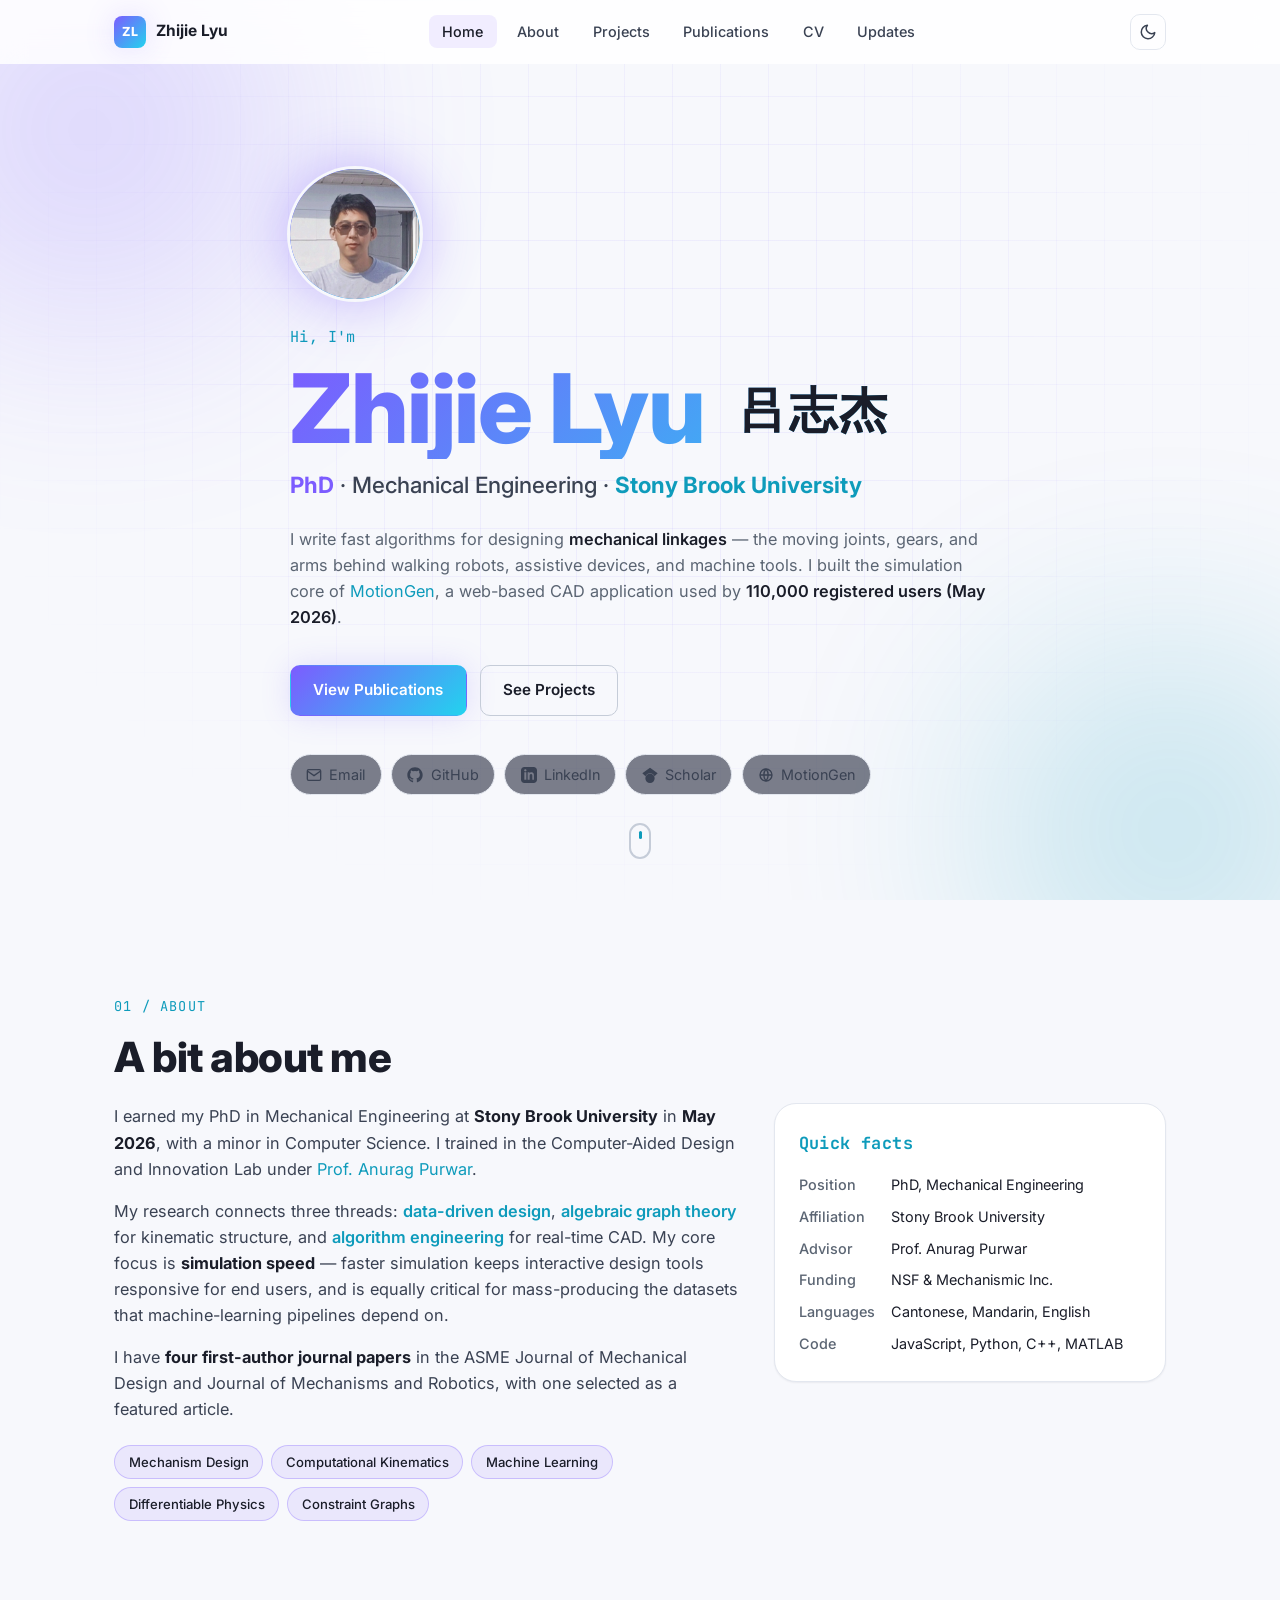
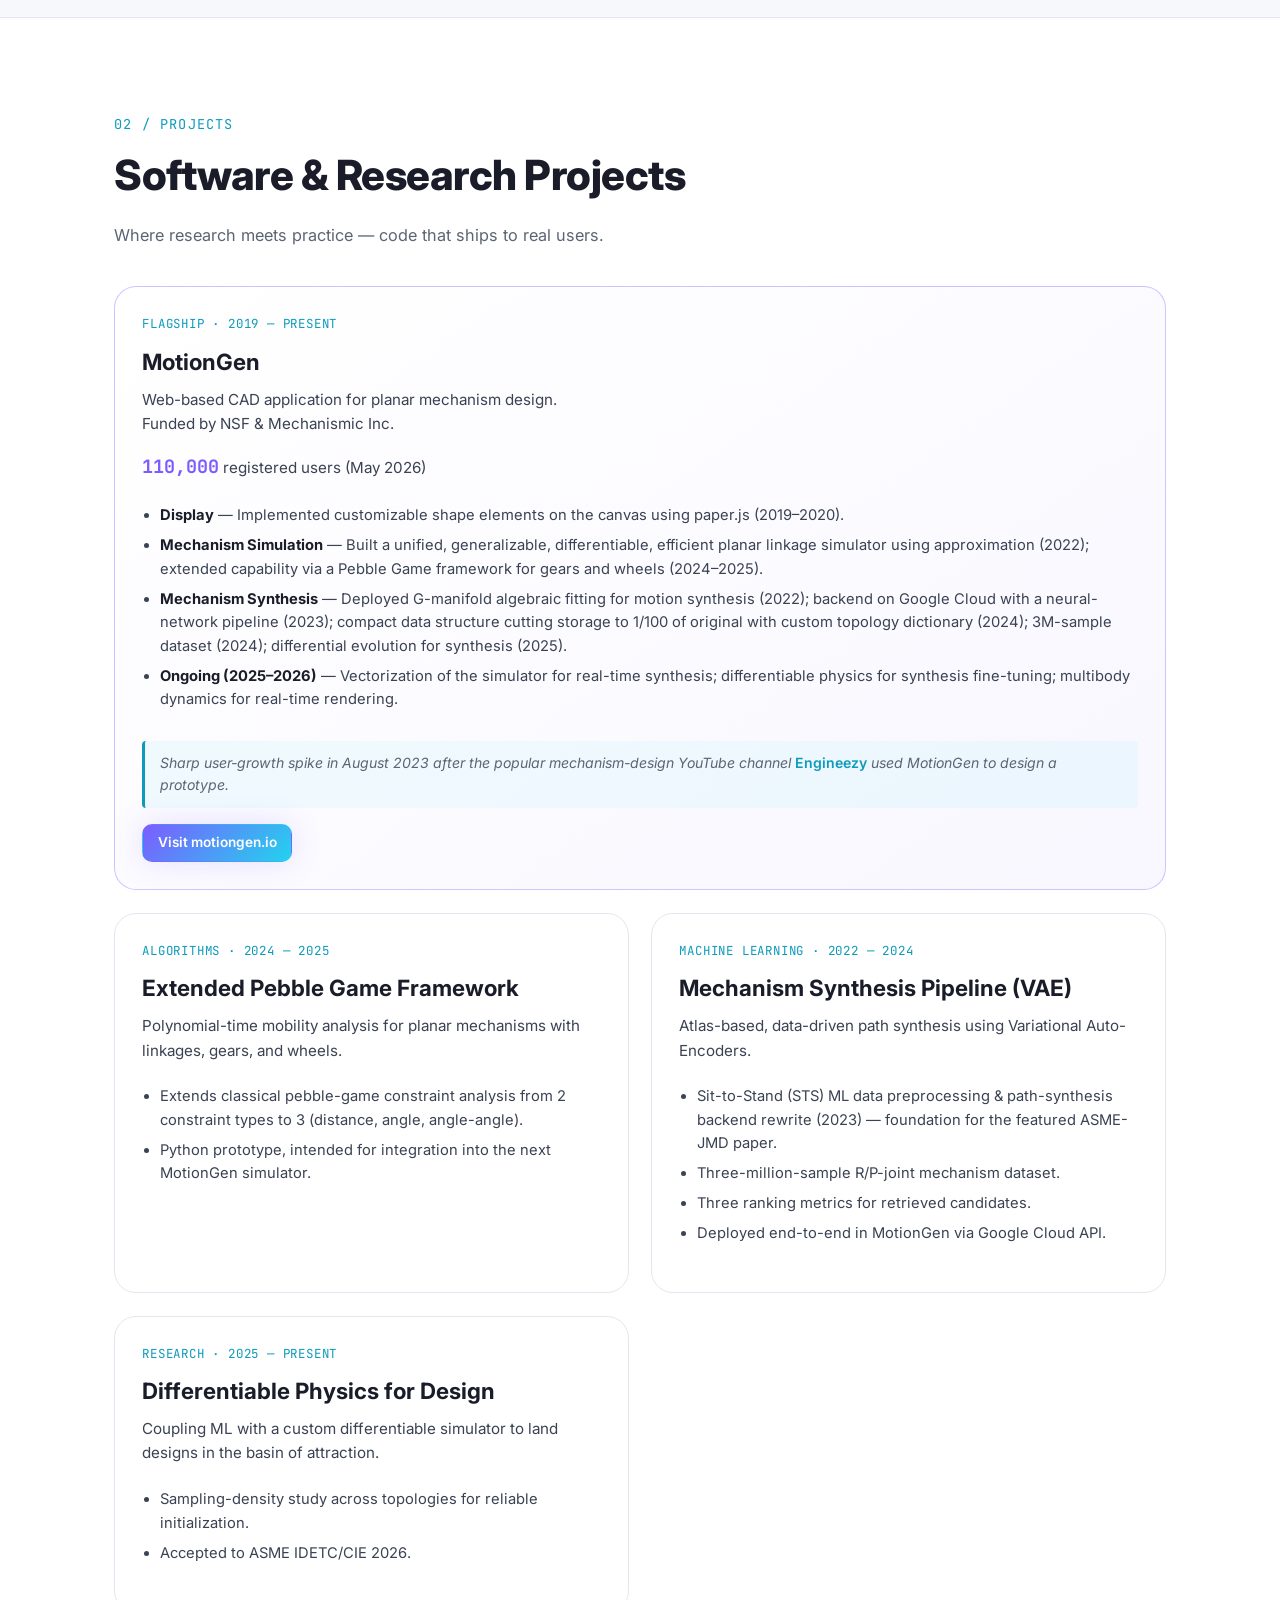
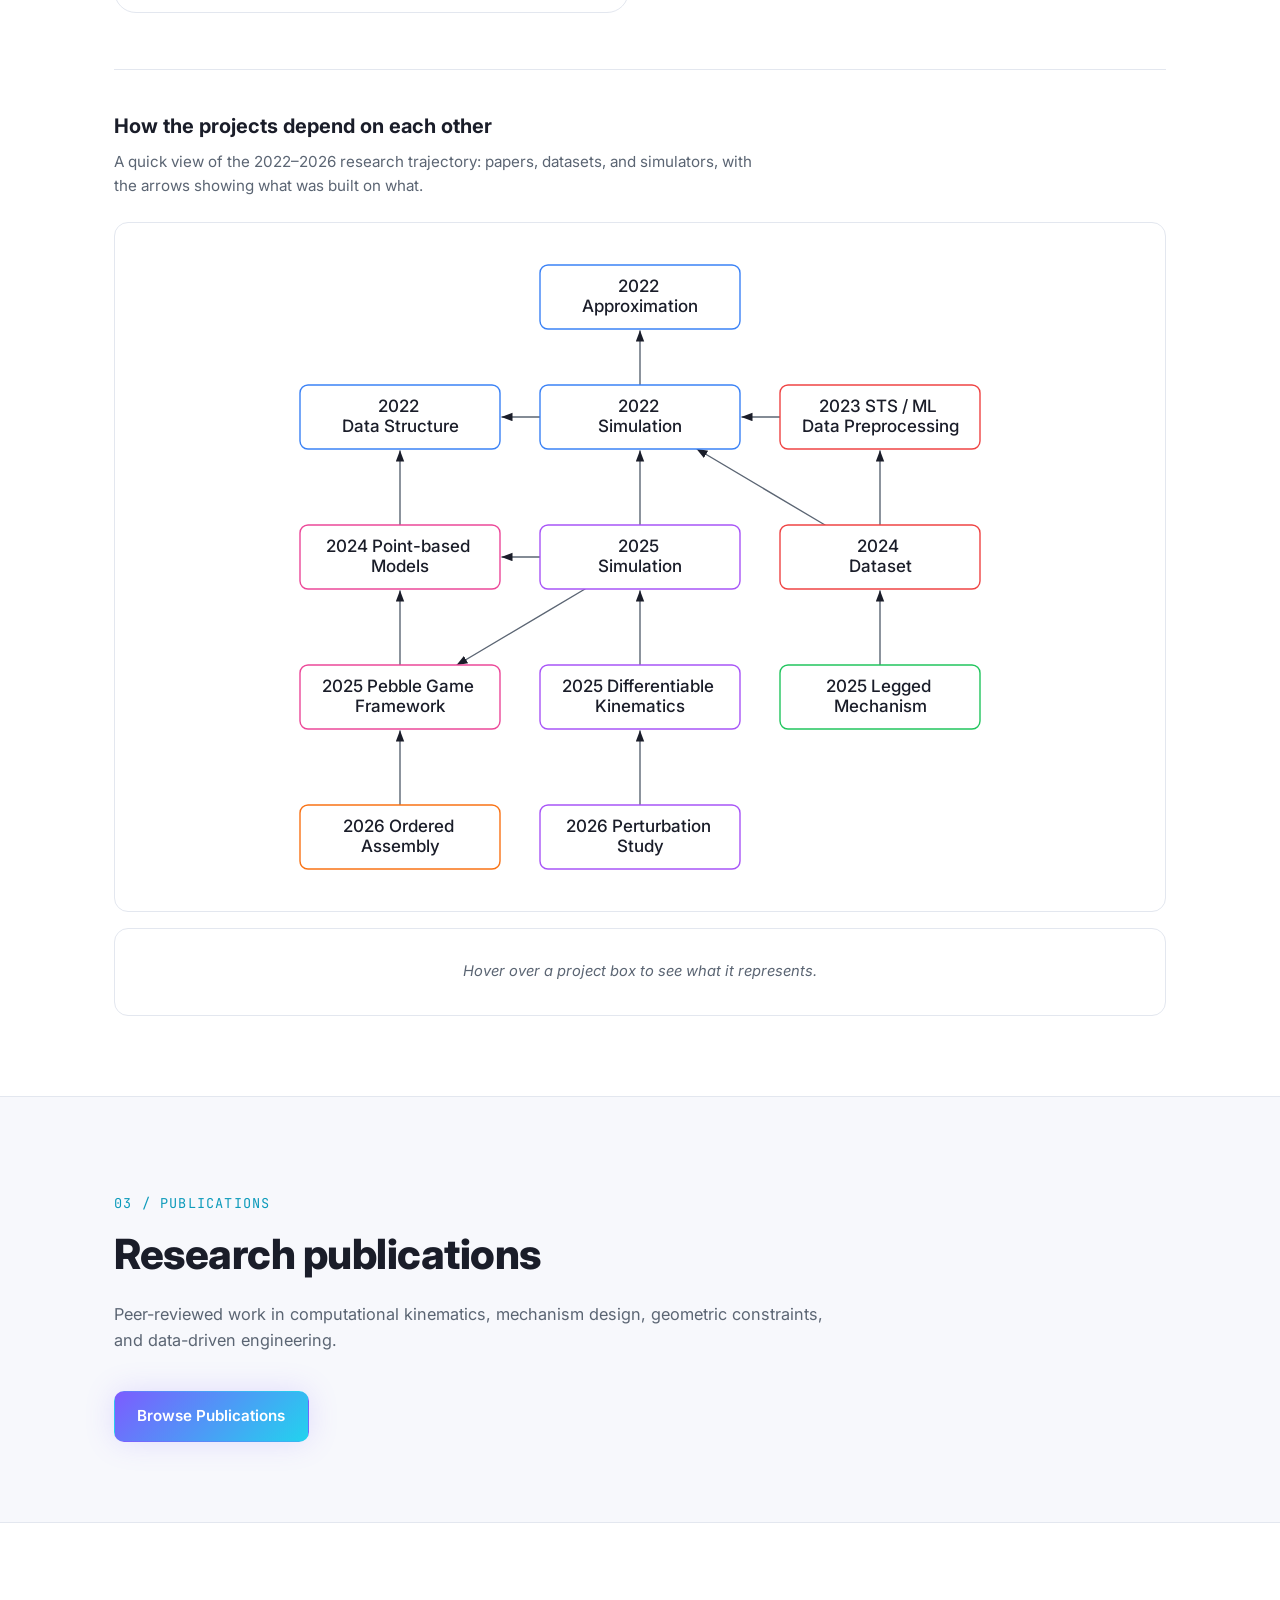
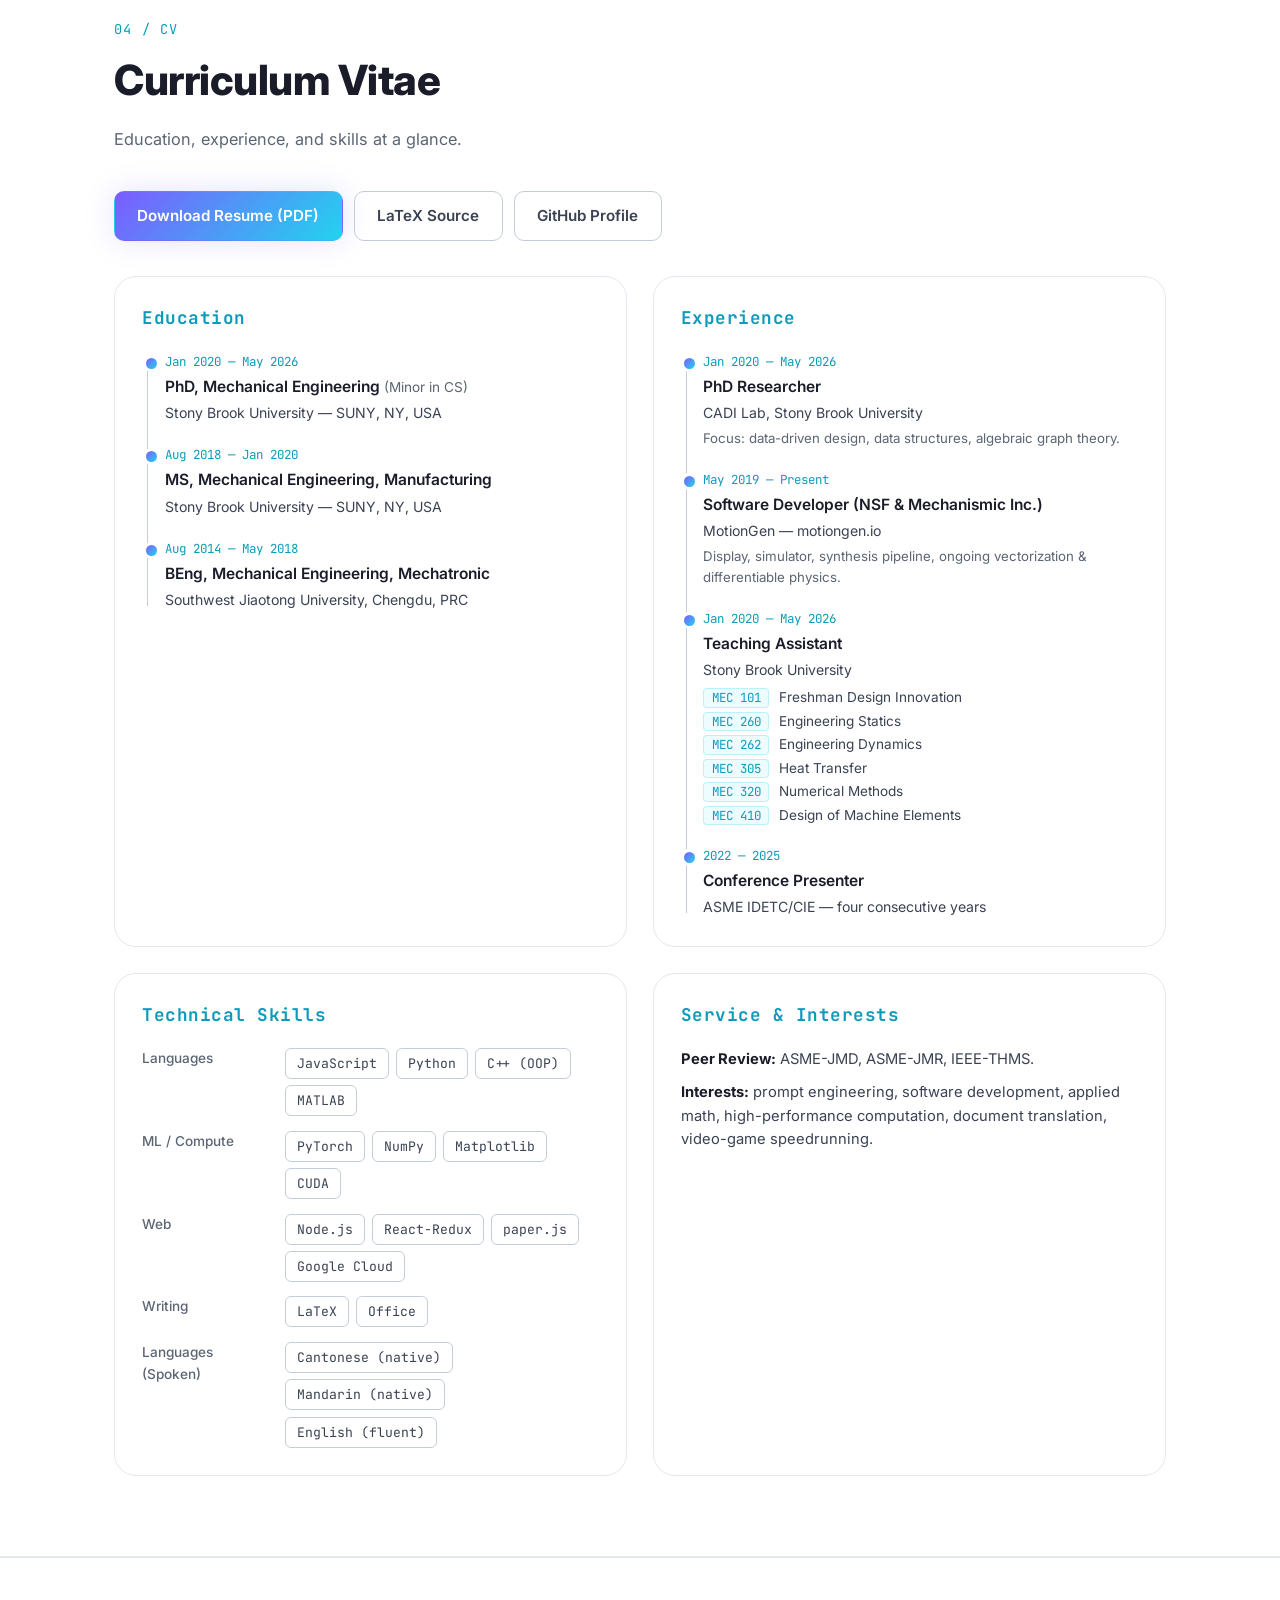
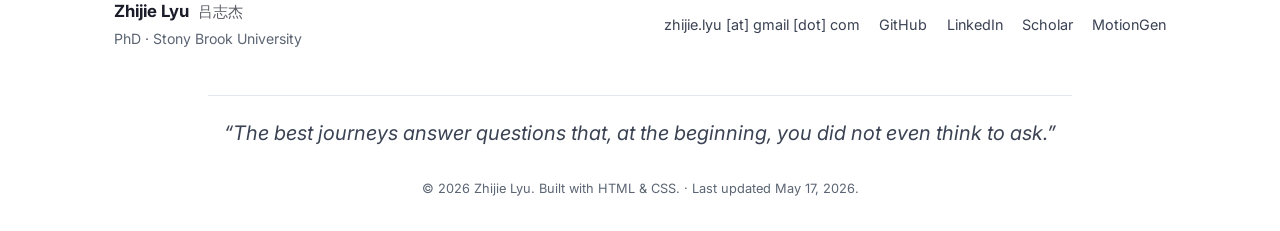
==== commit add33277: "Moving the publication to elsewhere." ====
--- a/index.html
+++ b/index.html
@@ -95,7 +95,7 @@
             <li><a href="#home" class="nav-link">Home</a></li>
             <li><a href="#about" class="nav-link">About</a></li>
             <li><a href="#projects" class="nav-link">Projects</a></li>
-            <li><a href="#publications" class="nav-link">Publications</a></li>
+            <li><a href="publications.html" class="nav-link">Publications</a></li>
             <li><a href="#cv" class="nav-link">CV</a></li>
             <li><a href="updates.html" class="nav-link">Updates</a></li>
         </ul>
@@ -140,7 +140,7 @@
             I write fast algorithms for designing <strong>mechanical linkages</strong> — the moving joints, gears, and arms behind walking robots, assistive devices, and machine tools. I built the simulation core of <a href="https://motiongen.io" target="_blank" rel="noopener">MotionGen</a>, a web-based CAD application used by <strong>110,000 registered users (May 2026)</strong>.
         </p>
         <div class="hero-cta">
-            <a href="#publications" class="btn btn-primary">View Publications</a>
+            <a href="publications.html" class="btn btn-primary">View Publications</a>
             <a href="#projects" class="btn btn-ghost">See Projects</a>
         </div>
         <div class="hero-links">
@@ -402,171 +402,12 @@
 </section>
 
 <!-- ============== PUBLICATIONS ============== -->
-<section class="section" id="publications">
+<section class="section" id="publications-preview">
     <div class="container">
         <p class="eyebrow">03 / Publications</p>
-        <h2 class="section-title">Selected Publications</h2>
-        <p class="section-subtitle">Peer-reviewed journal papers and conference work. The first three have been deployed in <a href="https://motiongen.io" target="_blank" rel="noopener">MotionGen</a>.</p>
-
-        <div class="pub-filter">
-            <button class="chip is-active" data-filter="all">All</button>
-            <button class="chip" data-filter="first">First-author</button>
-            <button class="chip" data-filter="2026">2026</button>
-            <button class="chip" data-filter="2025">2025</button>
-            <button class="chip" data-filter="2024">2024</button>
-        </div>
-
-        <div class="pub-list">
-
-            <!-- 1. N-Bar JMD 2024 (built on 2022 M.S. thesis) -->
-            <article class="pub" data-tags="first 2024 2022">
-                <div class="pub-year">2024</div>
-                <div class="pub-body">
-                    <span class="pub-badge first">First Author</span>
-                    <h3 class="pub-title">A Unified Real-Time Motion Generation Algorithm for Approximate Position Analysis of Planar N-Bar Mechanisms</h3>
-                    <p class="pub-authors"><strong>Zhijie Lyu</strong>, Wei Liao, Anurag Purwar</p>
-                    <p class="pub-venue"><em>ASME Journal of Mechanical Design</em>, June 2024, 146(6): 063302 (12 pages)</p>
-                    <ul class="pub-points">
-                        <li>Extended the prismatic-joint approximation trick from textbook special cases to arbitrary combinations of joints.</li>
-                        <li>Defined a standardized matrix-set data structure for kinematically simulated samples and analyzed its structural complexity.</li>
-                        <li>Documents the core of the 2022–2025 MotionGen simulator.</li>
-                        <li>Distilled from the author's M.S. thesis, <em>Real-Time Kinematic Simulation of Planar Linkage Mechanisms</em> (Stony Brook, August 2022) &mdash; the thesis contains the longer, original treatment.</li>
-                    </ul>
-                    <div class="pub-actions">
-                        <a href="assets/papers/Lyu_NBar_JMD_2024.pdf" target="_blank" rel="noopener" class="btn btn-sm">PDF</a>
-                        <a href="https://doi.org/10.1115/1.4064132" target="_blank" rel="noopener" class="btn btn-sm btn-outline">DOI</a>
-                        <a href="assets/papers/Lyu_MS_Thesis_2022.pdf" target="_blank" rel="noopener" class="btn btn-sm btn-outline">M.S. Thesis</a>
-                    </div>
-                </div>
-            </article>
-
-            <!-- 2. STS JMD 2024 -->
-            <article class="pub featured" data-tags="first 2024">
-                <div class="pub-year">2024</div>
-                <div class="pub-body">
-                    <span class="pub-badge first">First Author</span>
-                    <span class="pub-badge featured-badge">Featured Article</span>
-                    <h3 class="pub-title">Deep Learning Conceptual Design of Sit-to-Stand Parallel Motion Six-Bar Mechanisms</h3>
-                    <p class="pub-authors"><strong>Zhijie Lyu</strong>, Anurag Purwar</p>
-                    <p class="pub-venue"><em>ASME Journal of Mechanical Design</em>, July 2024, 147(1): 1–18</p>
-                    <ul class="pub-points">
-                        <li>Improved an atlas-based, data-driven approach for planar linkage path synthesis through targeted data preprocessing.</li>
-                        <li>Used a Variational Auto-Encoder (VAE) with three ranking metrics to rank candidate solutions retrieved from the dataset.</li>
-                        <li>Selected as a <strong>featured article</strong> by editor Faez Ahmed (MIT).</li>
-                    </ul>
-                    <div class="pub-actions">
-                        <a href="assets/papers/Lyu_STS_JMD_2024.pdf" target="_blank" rel="noopener" class="btn btn-sm">PDF</a>
-                        <a href="https://doi.org/10.1115/1.4065221" target="_blank" rel="noopener" class="btn btn-sm btn-outline">DOI</a>
-                    </div>
-                </div>
-            </article>
-
-            <!-- 3. Dataset JMD 2024 -->
-            <article class="pub" data-tags="2024">
-                <div class="pub-year">2024</div>
-                <div class="pub-body">
-                    <span class="pub-badge co">Co-Author</span>
-                    <h3 class="pub-title">A Dataset of 3M Single-DOF Planar 4-, 6-, and 8-bar Linkage Mechanisms with Open and Closed Coupler Curves for Machine Learning-Driven Path Synthesis</h3>
-                    <p class="pub-authors">Anar Nurizada, Rohit Dhaipule, <strong>Zhijie Lyu</strong>, Anurag Purwar</p>
-                    <p class="pub-venue"><em>ASME Journal of Mechanical Design</em>, Special Issue for IDETC-CIE 2024</p>
-                    <ul class="pub-points">
-                        <li>A dataset of three million R-joint and/or P-joint mechanism samples generated using the MotionGen simulation package.</li>
-                        <li>Deployed in MotionGen via Google Cloud API together with a compact kinematic structure library.</li>
-                    </ul>
-                    <div class="pub-actions">
-                        <a href="assets/papers/Nurizada_Dataset_JMD_2024.pdf" target="_blank" rel="noopener" class="btn btn-sm">PDF</a>
-                    </div>
-                </div>
-            </article>
-
-            <!-- 4. PointModel JMR 2025 -->
-            <article class="pub" data-tags="first 2025">
-                <div class="pub-year">2025</div>
-                <div class="pub-body">
-                    <span class="pub-badge first">First Author</span>
-                    <h3 class="pub-title">Point-based Models: A Unified Approach for Geometric Constraint Analysis of Planar N-Bar Mechanisms with Rotary, Sliding, and Rolling Joints</h3>
-                    <p class="pub-authors"><strong>Zhijie Lyu</strong>, Anurag Purwar</p>
-                    <p class="pub-venue"><em>ASME Journal of Mechanisms and Robotics</em>, Special Issue for IDETC-CIE 2024</p>
-                    <ul class="pub-points">
-                        <li>Developed methodology and data structures that extend the constraint-graph approach from two constraint types (distance, angle) to three (angle-angle), enabling implementation of wheels and gears in linkage systems.</li>
-                        <li>Theoretical foundation: wheels can be represented as linkages, allowing all elements to be analyzed like a truss structure.</li>
-                    </ul>
-                    <div class="pub-actions">
-                        <a href="assets/papers/Lyu_PointModel_JMR_2025.pdf" target="_blank" rel="noopener" class="btn btn-sm">PDF</a>
-                    </div>
-                </div>
-            </article>
-
-            <!-- 5. Pebble Game JMR 2025 -->
-            <article class="pub" data-tags="first 2025">
-                <div class="pub-year">2025</div>
-                <div class="pub-body">
-                    <span class="pub-badge first">First Author</span>
-                    <h3 class="pub-title">Construction, Reduction, and Decomposition of Planar Mechanisms via an Extended Pebble Game Framework</h3>
-                    <p class="pub-authors"><strong>Zhijie Lyu</strong>, Anurag Purwar</p>
-                    <p class="pub-venue"><em>ASME Journal of Mechanisms and Robotics</em>, December 2025, 17(12): 121009 (15 pages)</p>
-                    <ul class="pub-points">
-                        <li>Modified pebble-game framework that extends constraint-graph analysis from two constraint types (distance, angle) to three (angle-angle).</li>
-                        <li>Analyzes planar geared linkage systems in <strong>polynomial time</strong>.</li>
-                        <li>A polynomial-time algorithm for general mobility analysis, expanded from linkages to gears + linkages. Python prototype completed.</li>
-                    </ul>
-                    <div class="pub-actions">
-                        <a href="assets/papers/Lyu_PebbleGame_JMR_2025.pdf" target="_blank" rel="noopener" class="btn btn-sm">PDF</a>
-                    </div>
-                </div>
-            </article>
-
-            <!-- 6. Path Generative Model JMR 2025 -->
-            <article class="pub" data-tags="2025">
-                <div class="pub-year">2025</div>
-                <div class="pub-body">
-                    <span class="pub-badge co">Co-Author</span>
-                    <h3 class="pub-title">Path Generative Model Based on Conditional &beta;-Variational Auto-Encoder for Four-Bar Mechanism Design</h3>
-                    <p class="pub-authors">Anar Nurizada, <strong>Zhijie Lyu</strong>, Anurag Purwar</p>
-                    <p class="pub-venue"><em>ASME Journal of Mechanisms and Robotics</em>, June 2025, 17(6): 061004</p>
-                    <ul class="pub-points">
-                        <li>Given a target path, the neural network outputs an initial guess for the mechanism configuration.</li>
-                        <li>Contributed an automated script that generates four-bar mechanism cognates for any given four-bar linkage.</li>
-                    </ul>
-                </div>
-            </article>
-
-            <!-- 7. Tang et al. MDPI Machines 2026 (mentorship) -->
-            <article class="pub" data-tags="2026">
-                <div class="pub-year">2026</div>
-                <div class="pub-body">
-                    <span class="pub-badge mentor">Mentorship</span>
-                    <h3 class="pub-title">Kinematic Synthesis of Planar Leg Mechanisms through Large-Scale Dataset Generation, Geometric Filtering, and Optimization</h3>
-                    <p class="pub-authors">Ray Tang, <strong>Zhijie Lyu</strong>, Anurag Purwar</p>
-                    <p class="pub-venue"><em>MDPI Machines</em>, 14(3): 253, 2026</p>
-                    <ul class="pub-points">
-                        <li>Mentored Ray Tang on a large-scale dataset and geometric-filtering pipeline for planar leg mechanism synthesis, with differential evolution for fine-tuning.</li>
-                    </ul>
-                    <div class="pub-actions">
-                        <a href="assets/papers/Tang_LegMechanism_Machines_2026.pdf" target="_blank" rel="noopener" class="btn btn-sm">PDF</a>
-                    </div>
-                </div>
-            </article>
-
-            <!-- 8. IDETC 2026 (submitted) -->
-            <article class="pub" data-tags="first 2026">
-                <div class="pub-year">2026</div>
-                <div class="pub-body">
-                    <span class="pub-badge first">First Author</span>
-                    <span class="pub-badge accepted">Accepted</span>
-                    <h3 class="pub-title">Data-Driven Design using Differentiable Physics: Sampling Density for Reliable Initialization into Basin of Attraction</h3>
-                    <p class="pub-authors"><strong>Zhijie Lyu</strong>, Suhas Gangireddy, Anurag Purwar</p>
-                    <p class="pub-venue"><em>ASME IDETC/CIE 2026</em> (Accepted)</p>
-                    <ul class="pub-points">
-                        <li>Integrated machine learning with a customized differentiable simulator to generate precise, satisfactory designs.</li>
-                        <li>Experimented across topologies to characterize their respective sampling densities.</li>
-                    </ul>
-                </div>
-            </article>
-
-        </div>
-
-        <p class="pub-footnote">Also serves as a peer reviewer for ASME-JMD, ASME-JMR, and IEEE-THMS.</p>
+        <h2 class="section-title">Research publications</h2>
+        <p class="section-subtitle">Peer-reviewed work in computational kinematics, mechanism design, geometric constraints, and data-driven engineering.</p>
+        <a href="publications.html" class="btn btn-primary">Browse Publications</a>
     </div>
 </section>
 
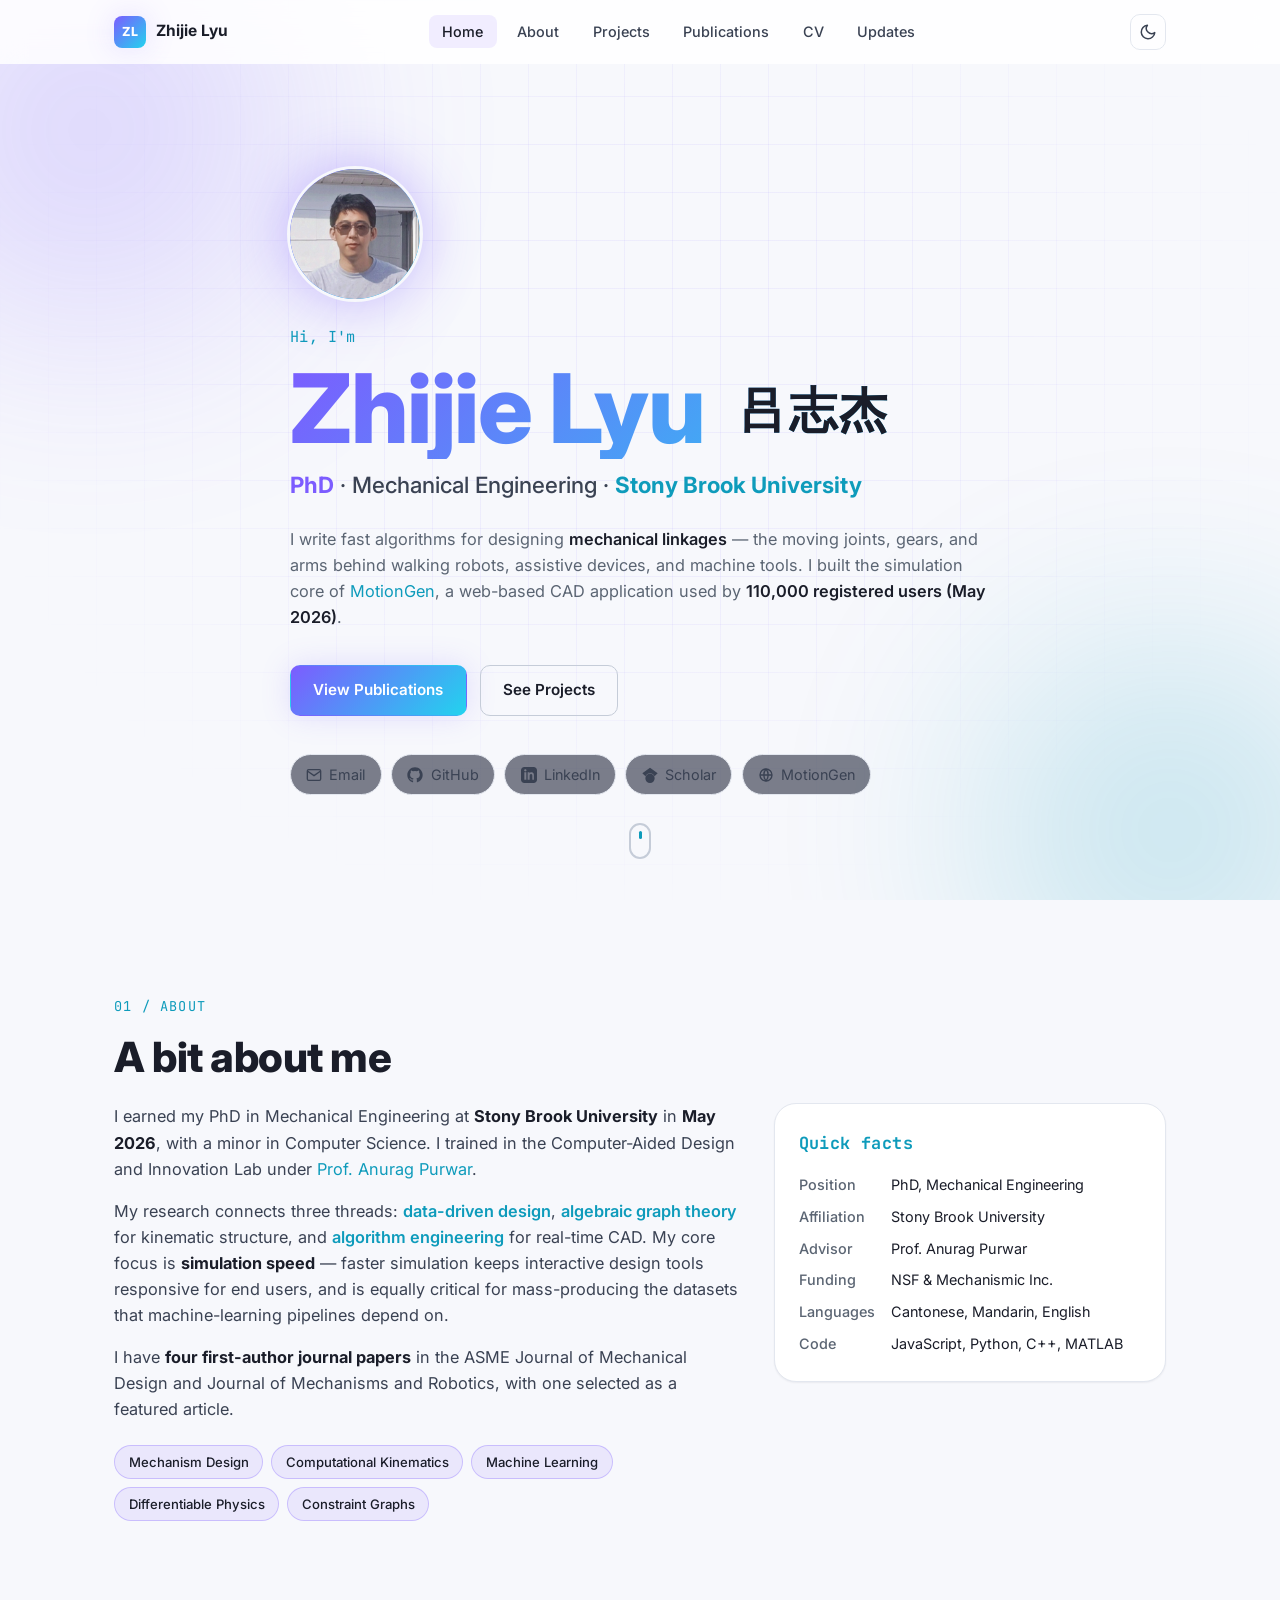
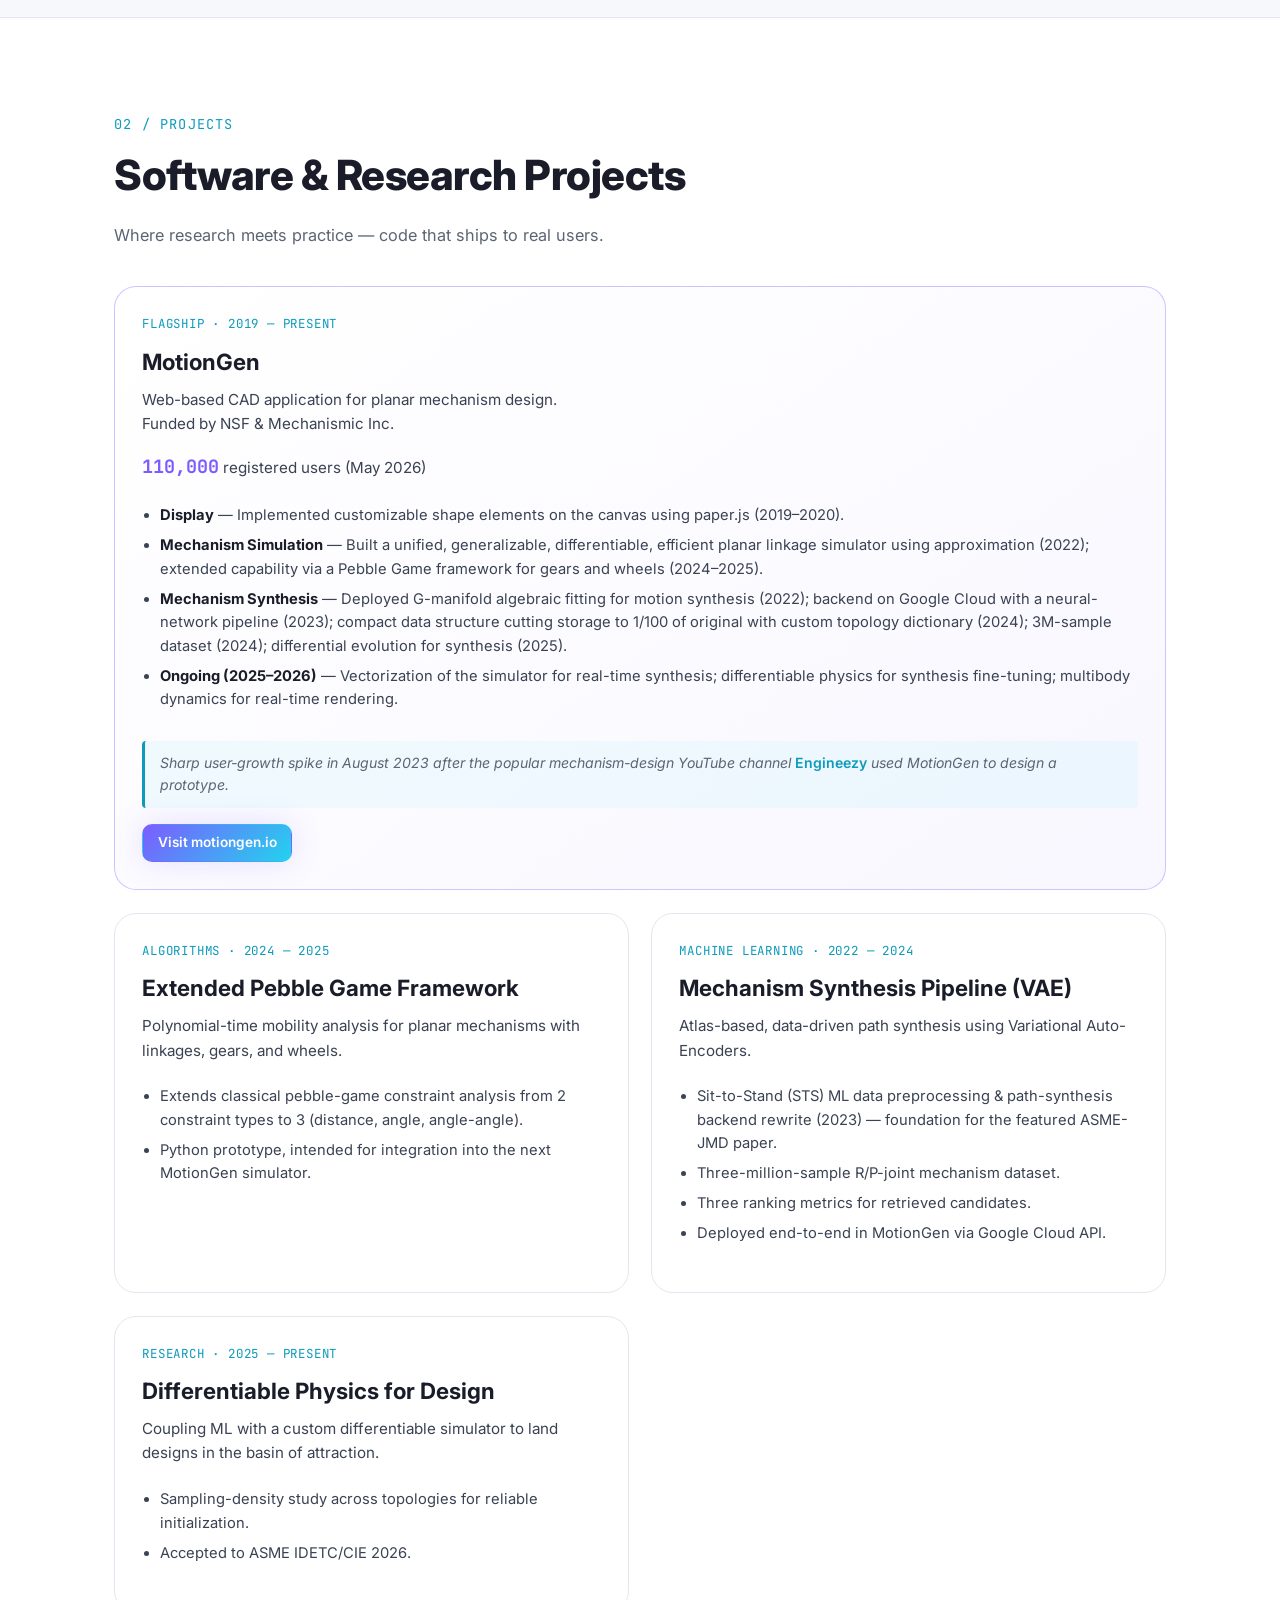
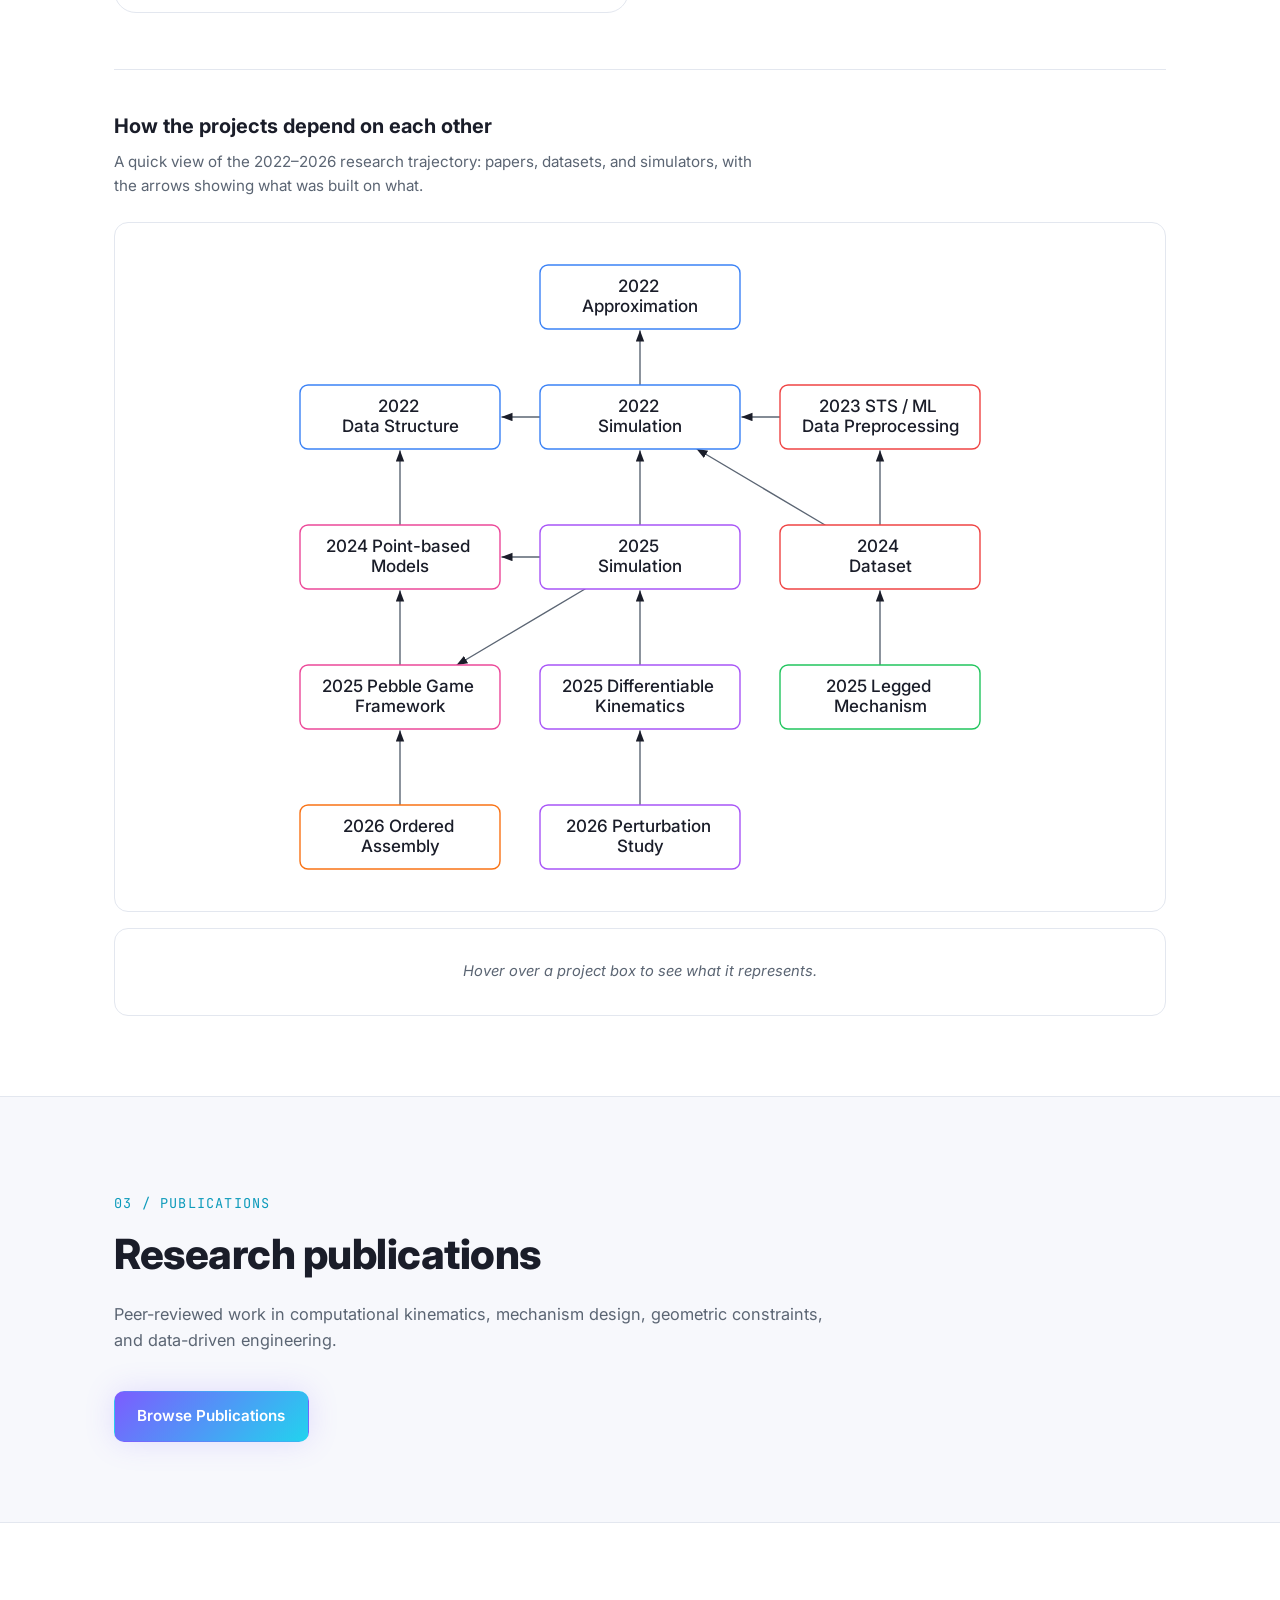
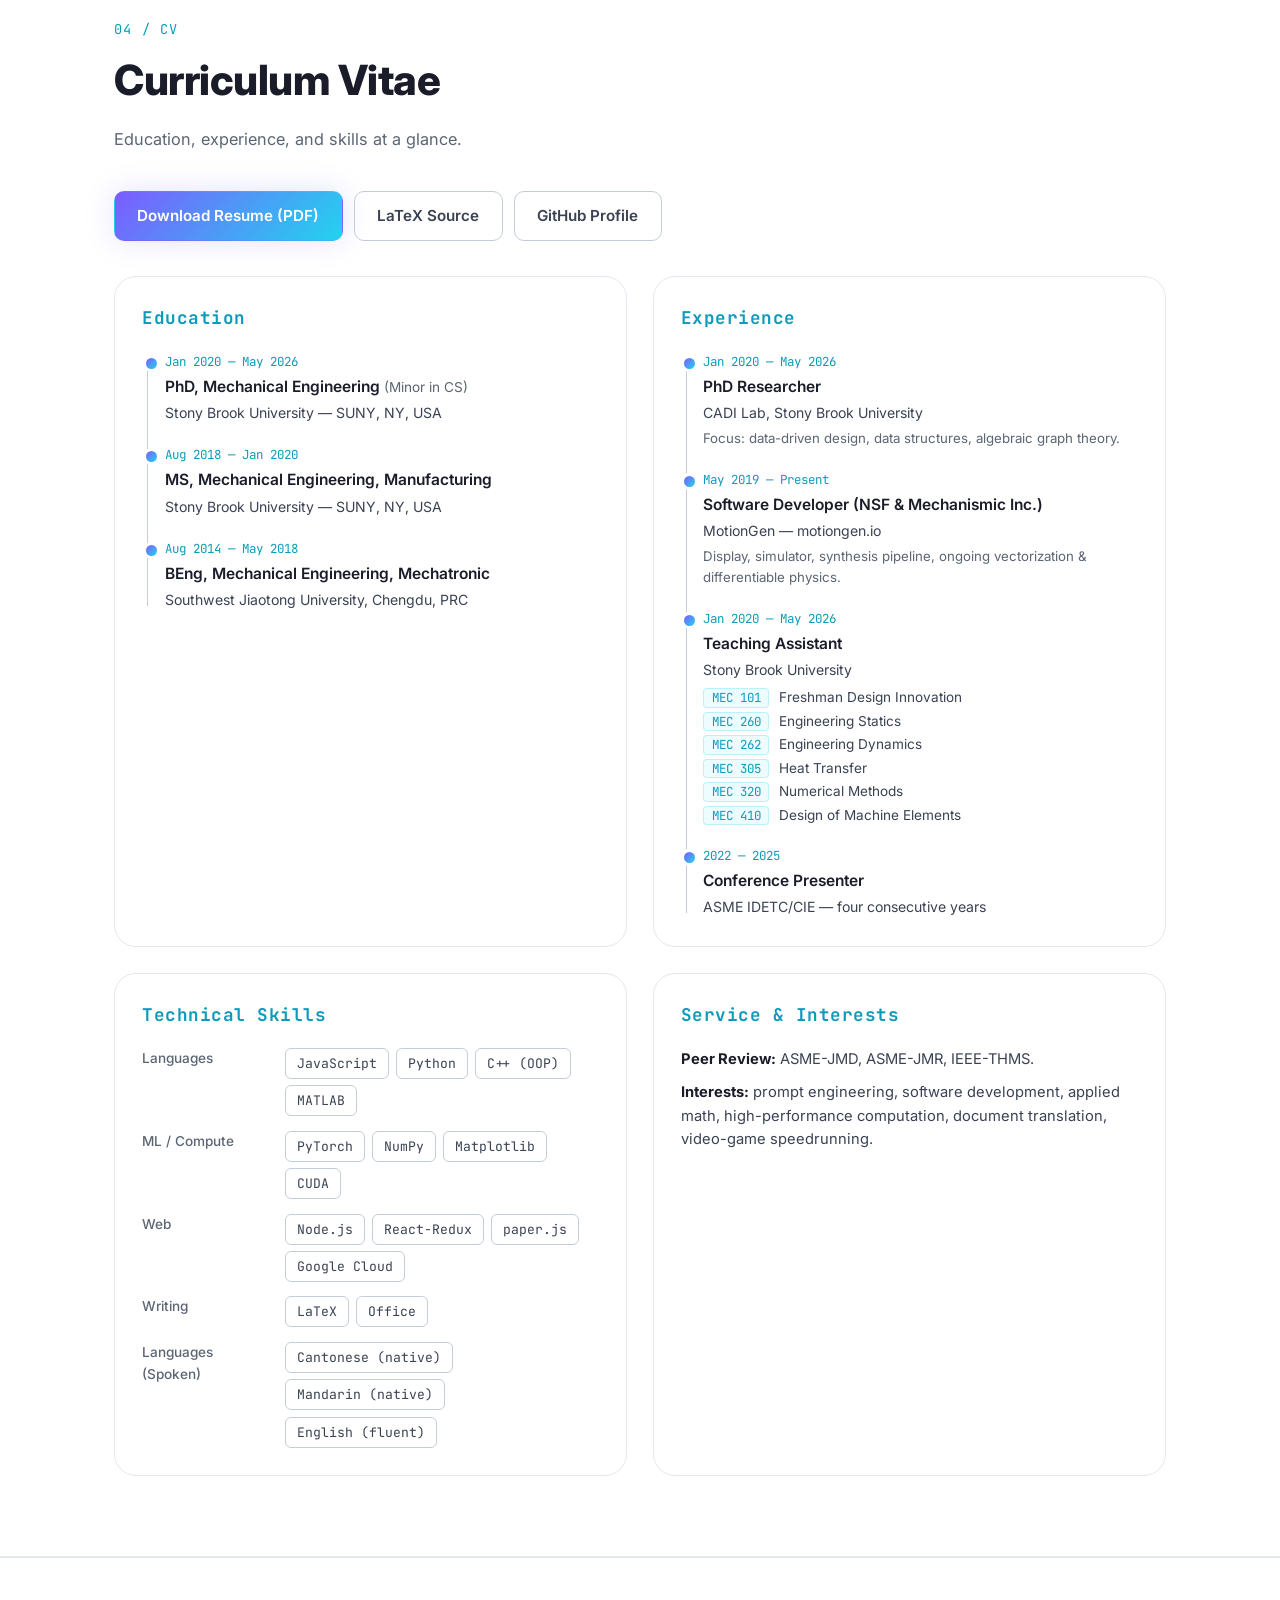
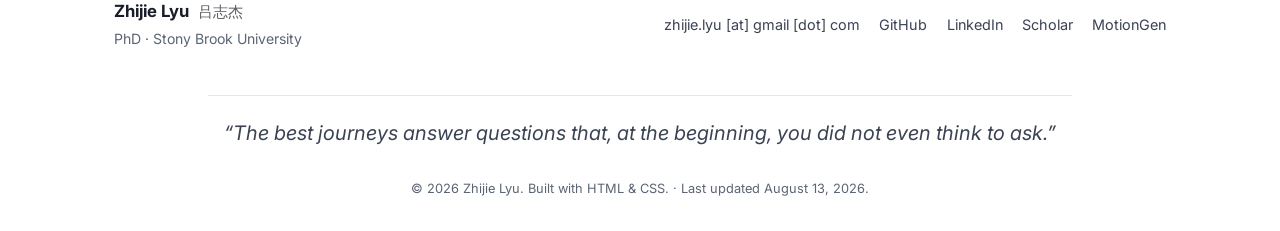
==== commit 8fa0ff2b: "Change latest update date." ====
--- a/index.html
+++ b/index.html
@@ -563,7 +563,7 @@
             <a href="https://motiongen.io" target="_blank" rel="noopener">MotionGen</a>
         </div>
         <p class="footer-quote">&ldquo;The best journeys answer questions that, at the beginning, you did not even think to ask.&rdquo;</p>
-        <p class="footer-copy">&copy; 2026 Zhijie Lyu. Built with HTML &amp; CSS. &middot; Last updated <time datetime="2026-05-17">May 17, 2026</time>.</p>
+        <p class="footer-copy">&copy; 2026 Zhijie Lyu. Built with HTML &amp; CSS. &middot; Last updated <time datetime="2026-08-13">August 13, 2026</time>.</p>
     </div>
 </footer>
 
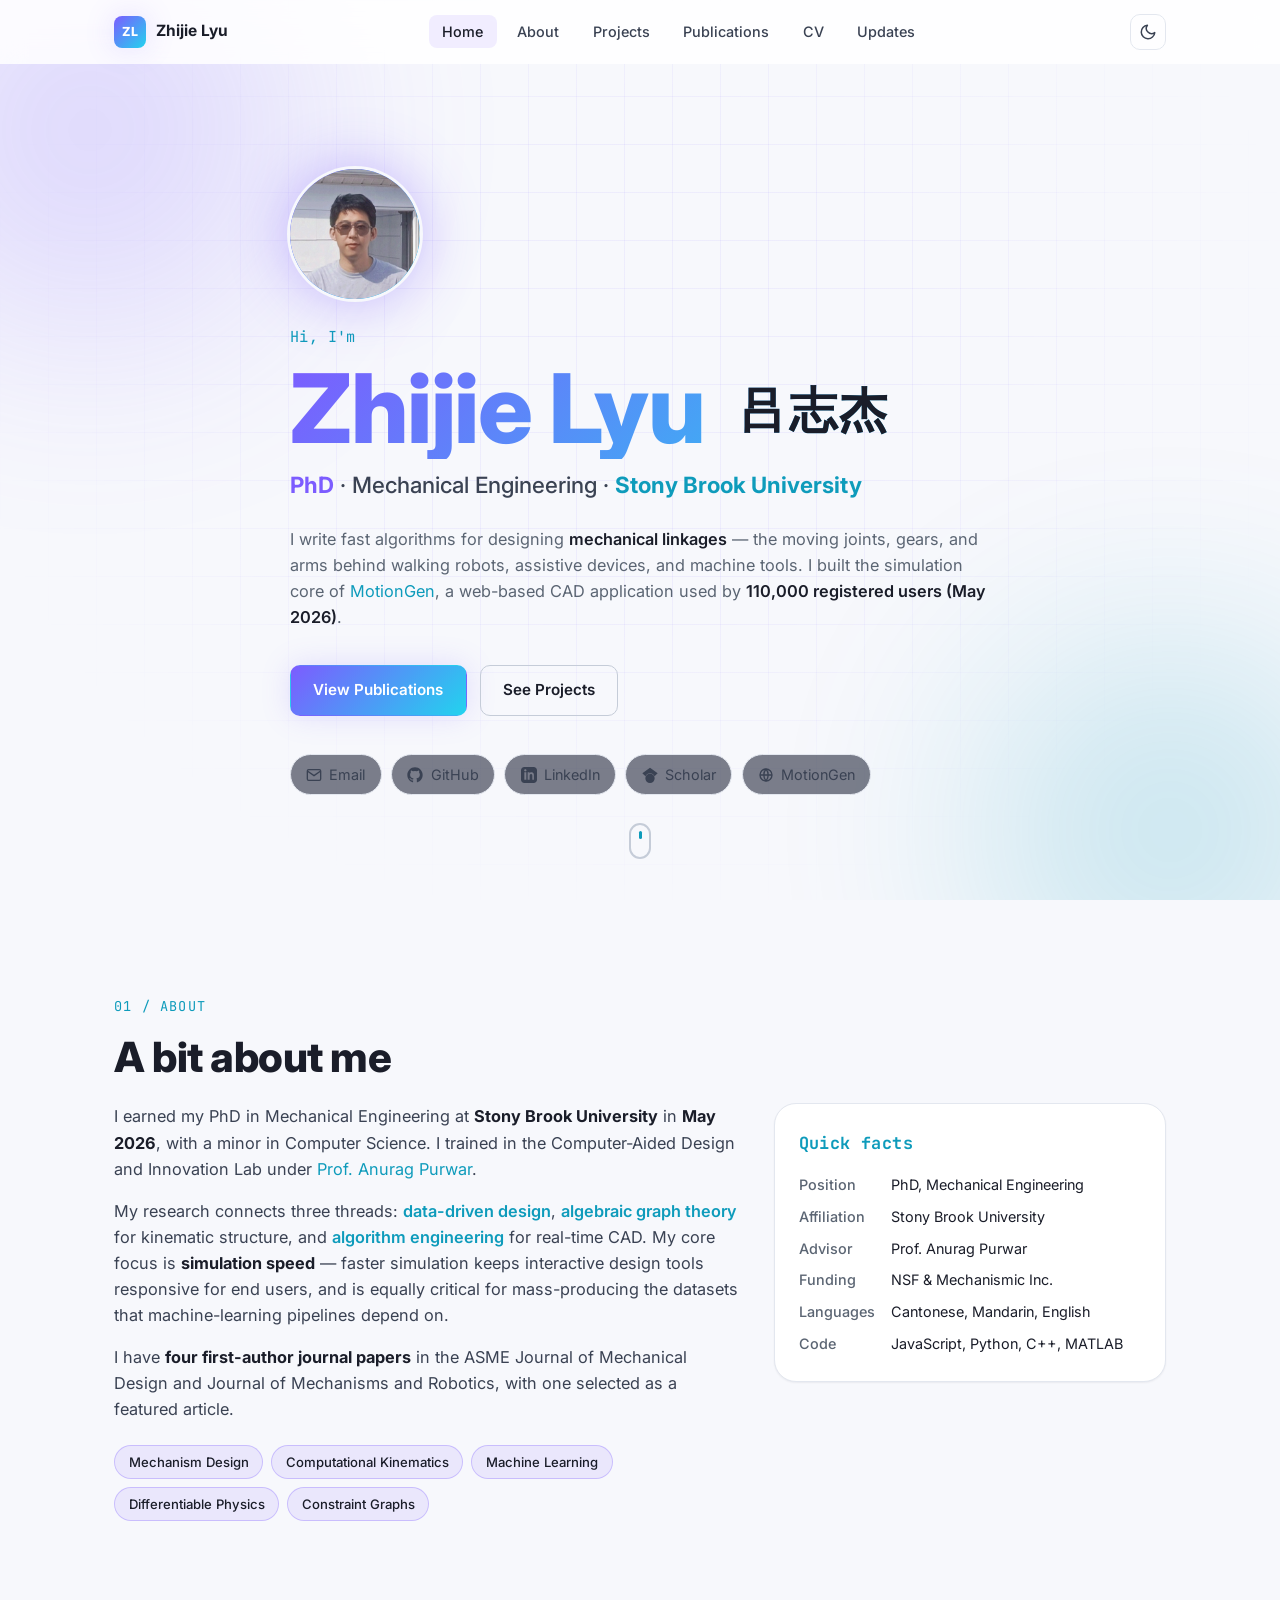
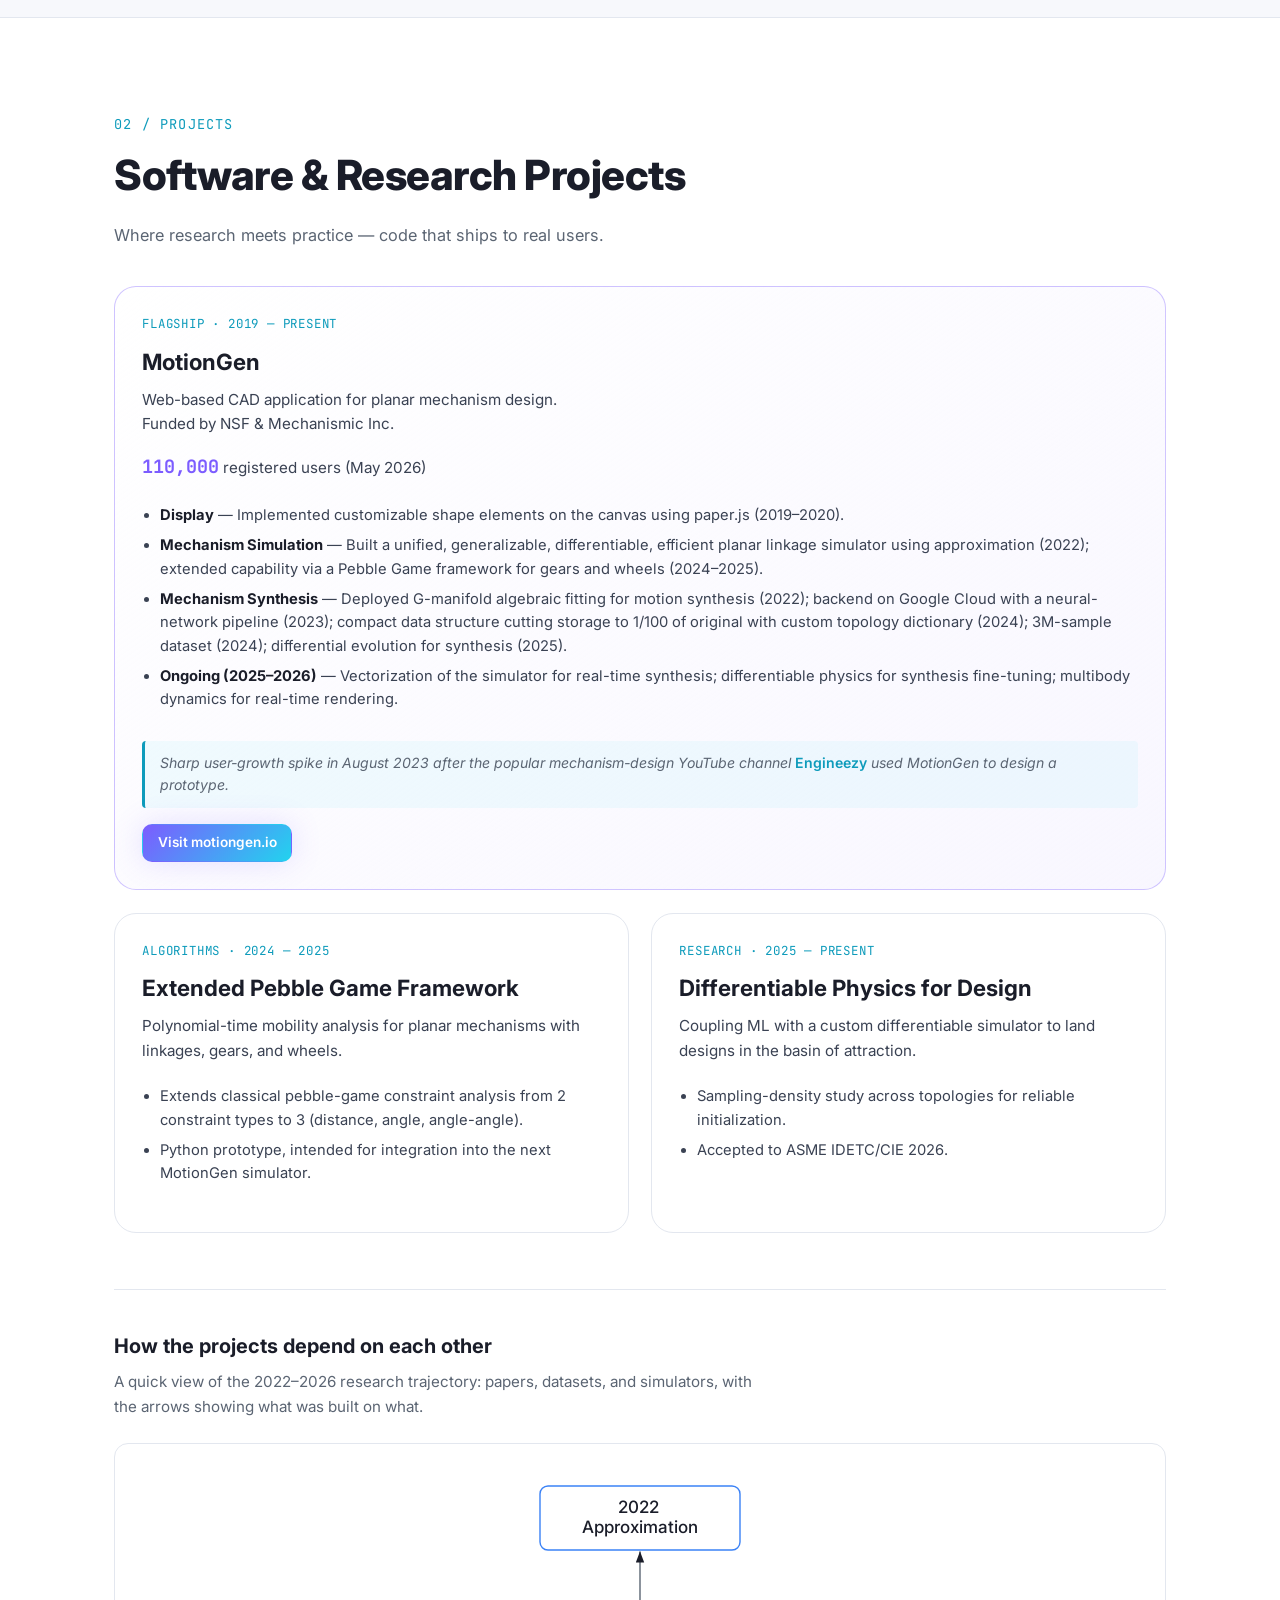
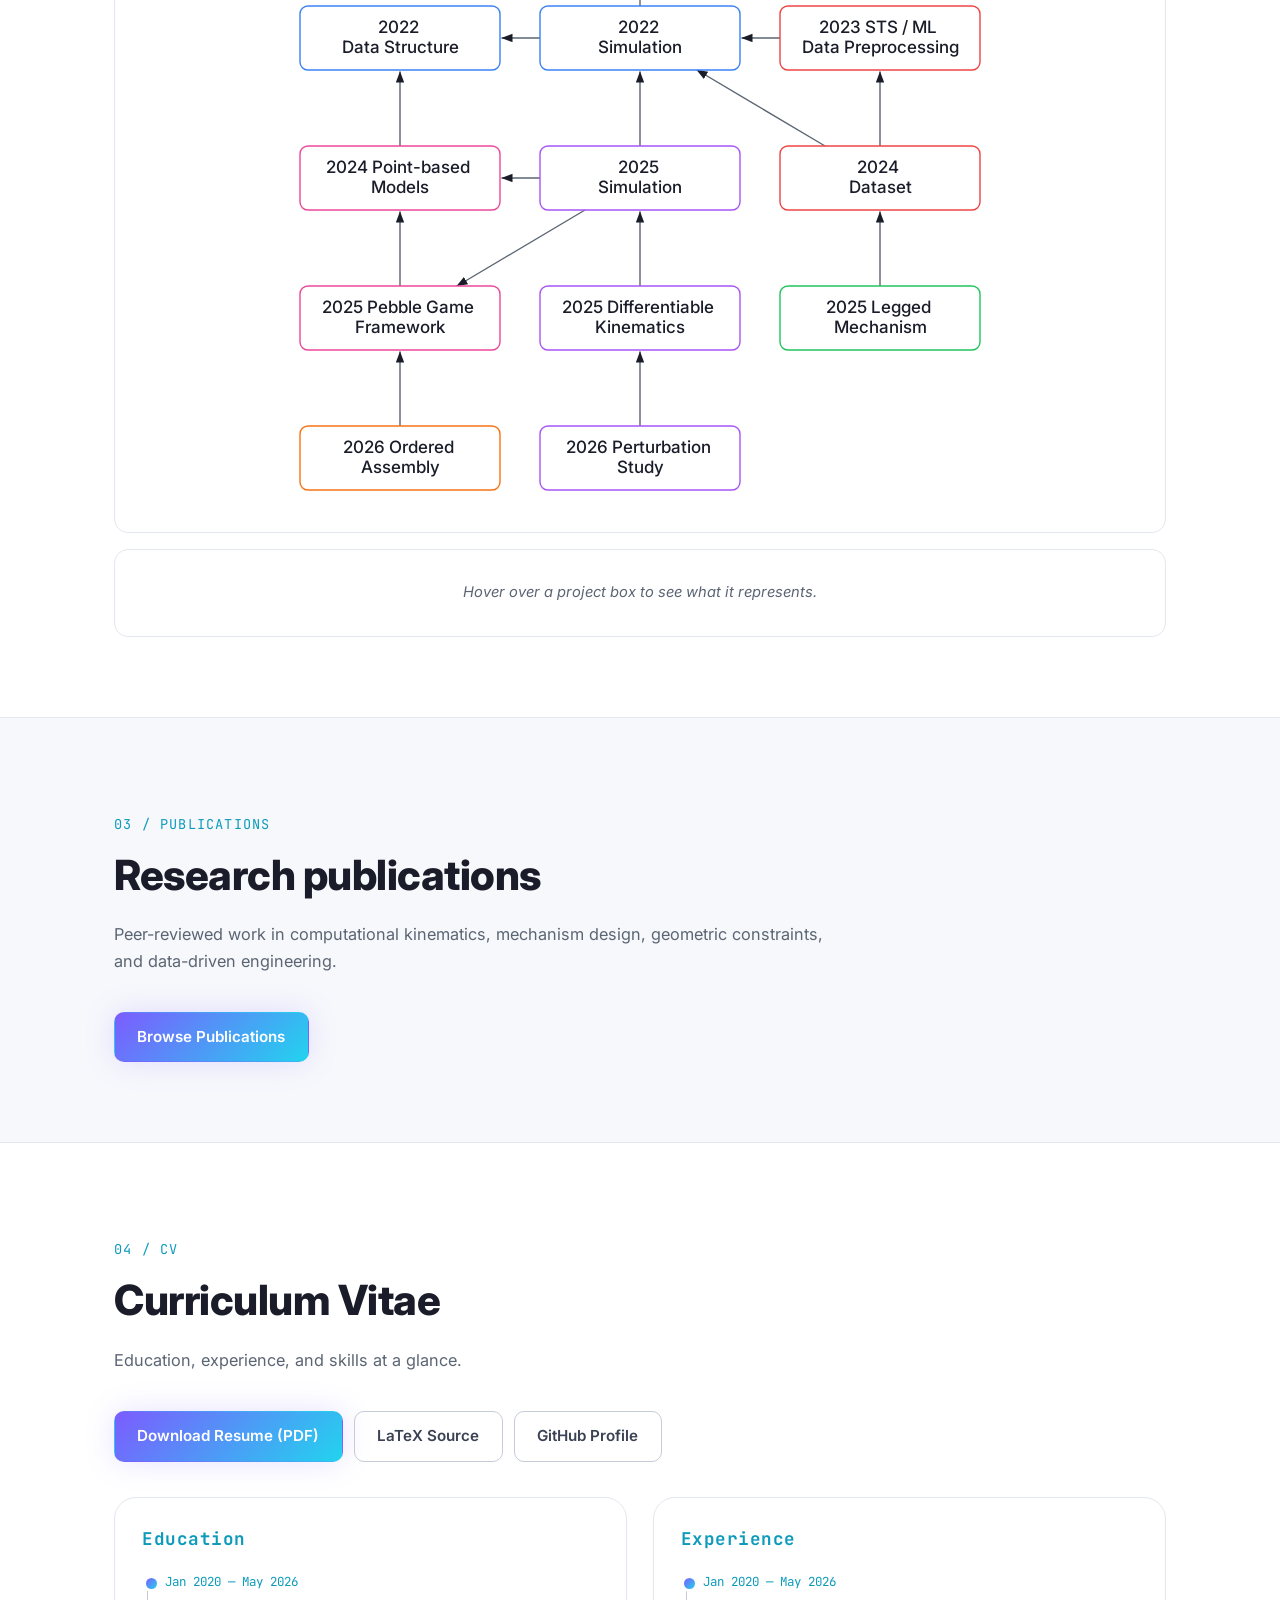
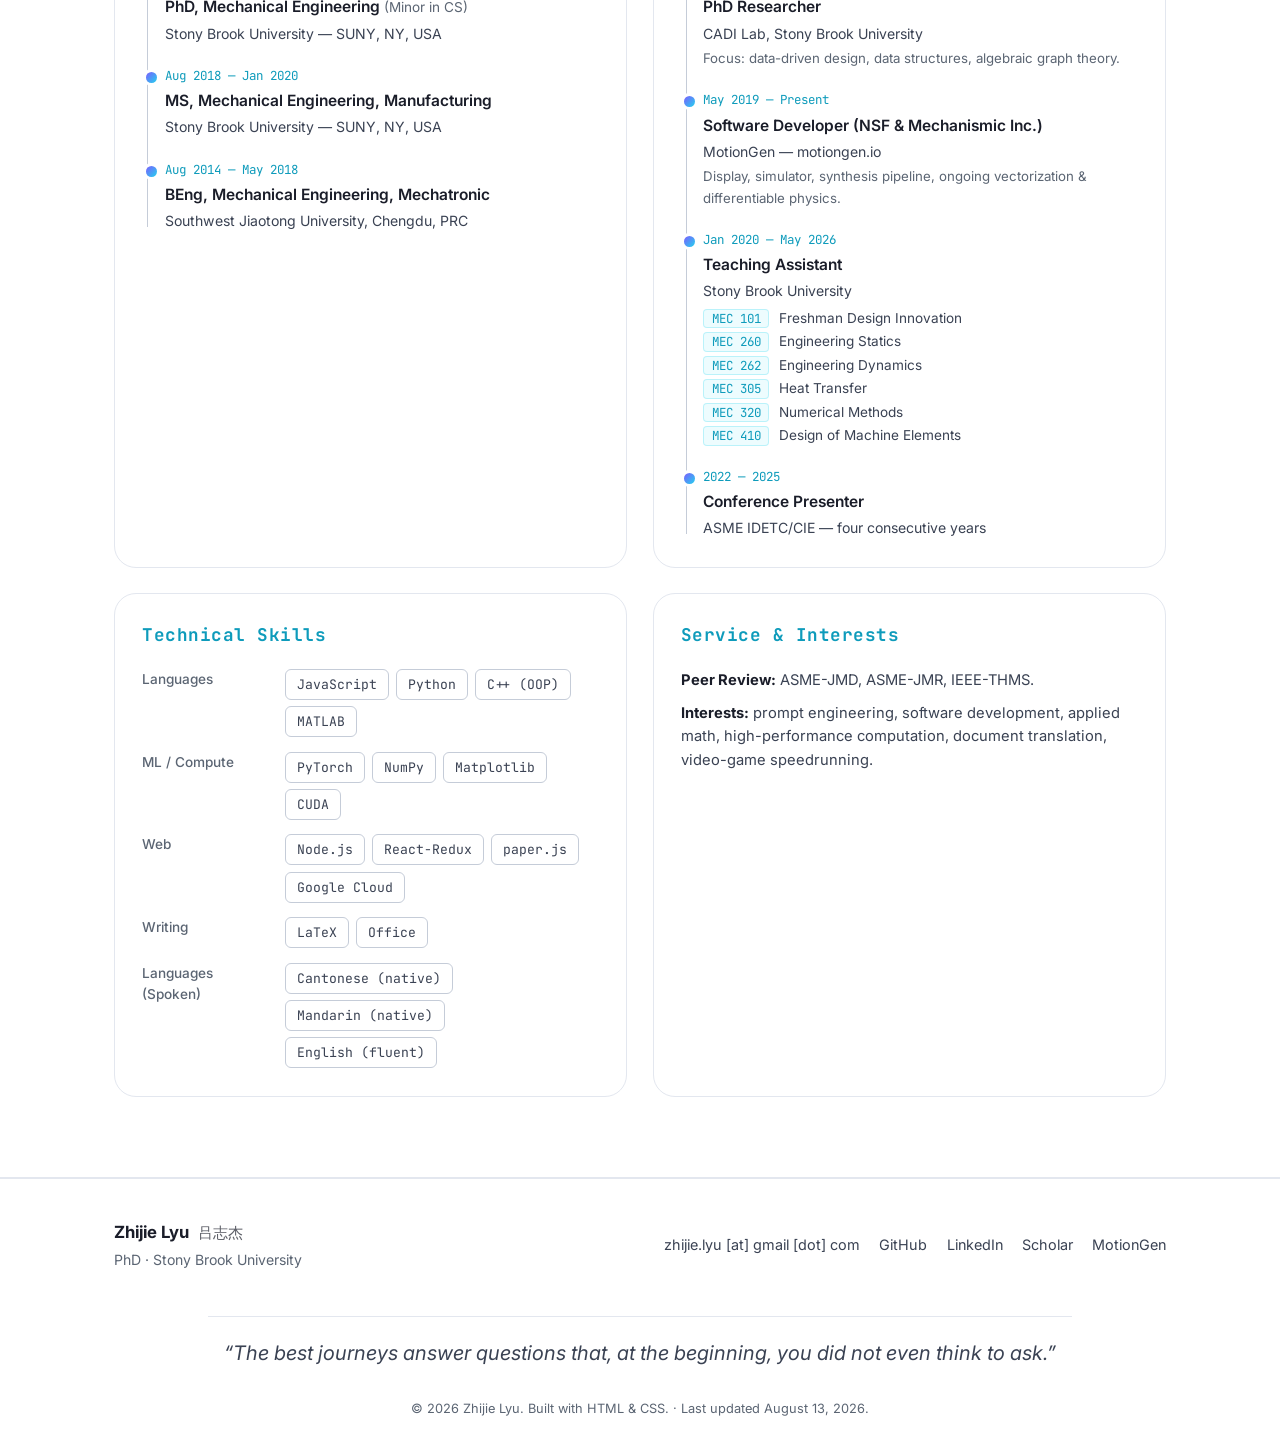
==== commit b6e36feb: "Remove duplicate synthesis project card" ====
--- a/index.html
+++ b/index.html
@@ -248,18 +248,6 @@
             </article>
 
             <article class="project">
-                <div class="project-tag">Machine Learning · 2022 — 2024</div>
-                <h3>Mechanism Synthesis Pipeline (VAE)</h3>
-                <p class="project-sub">Atlas-based, data-driven path synthesis using Variational Auto-Encoders.</p>
-                <ul class="project-bullets">
-                    <li>Sit-to-Stand (STS) ML data preprocessing &amp; path-synthesis backend rewrite (2023) &mdash; foundation for the featured ASME-JMD paper.</li>
-                    <li>Three-million-sample R/P-joint mechanism dataset.</li>
-                    <li>Three ranking metrics for retrieved candidates.</li>
-                    <li>Deployed end-to-end in MotionGen via Google Cloud API.</li>
-                </ul>
-            </article>
-
-            <article class="project">
                 <div class="project-tag">Research · 2025 — Present</div>
                 <h3>Differentiable Physics for Design</h3>
                 <p class="project-sub">Coupling ML with a custom differentiable simulator to land designs in the basin of attraction.</p>
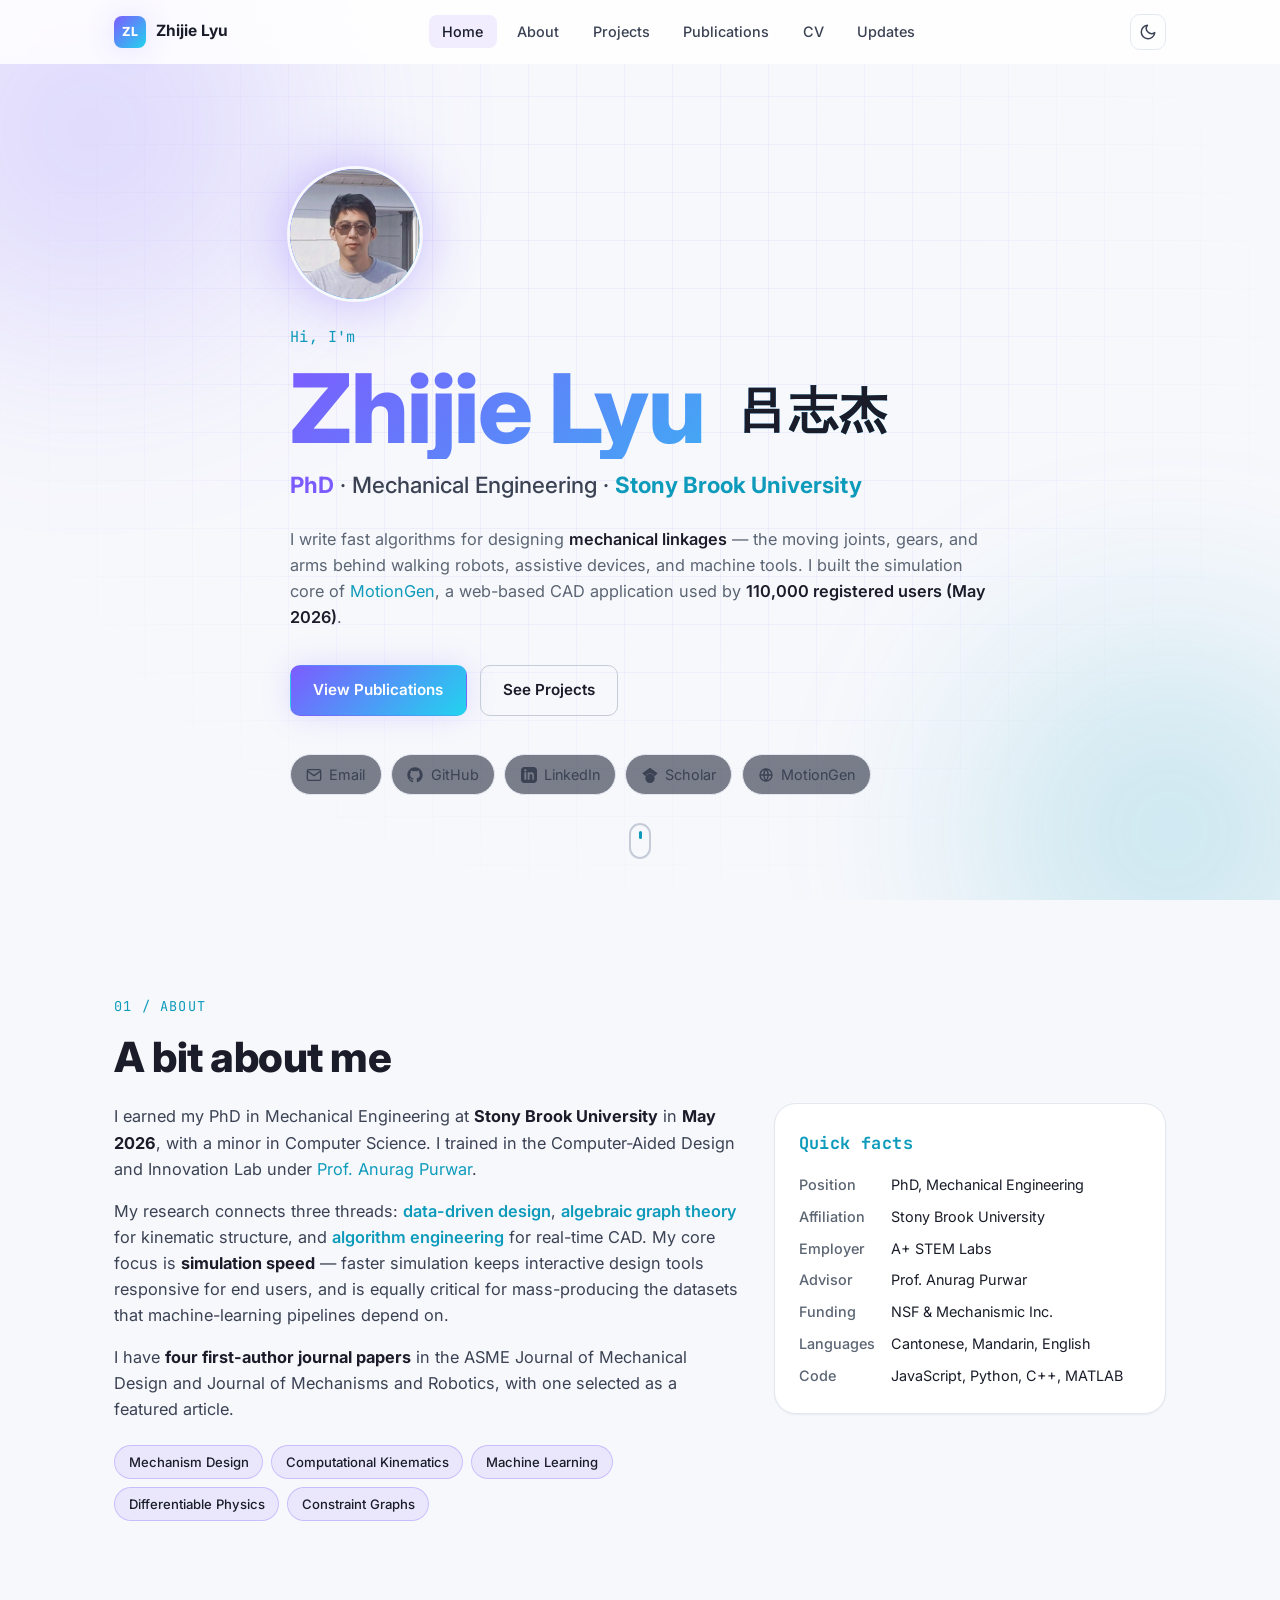
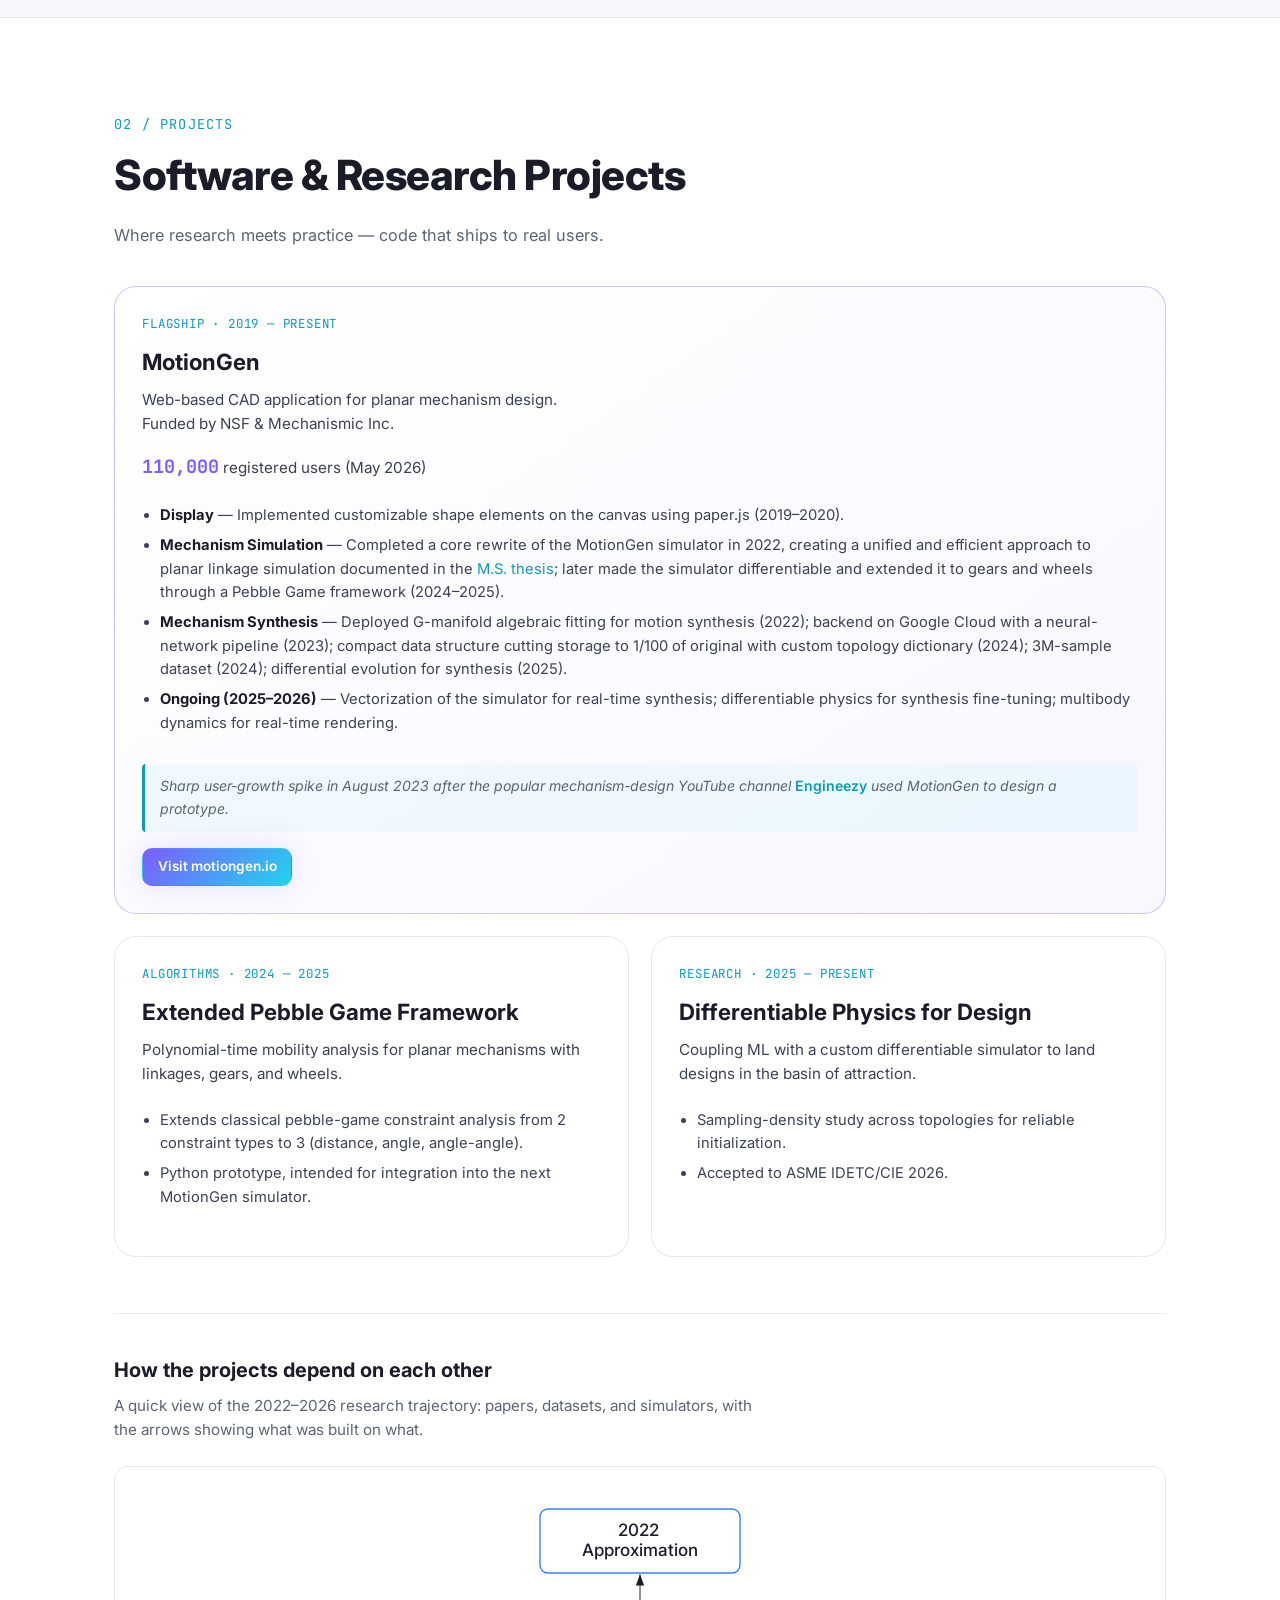
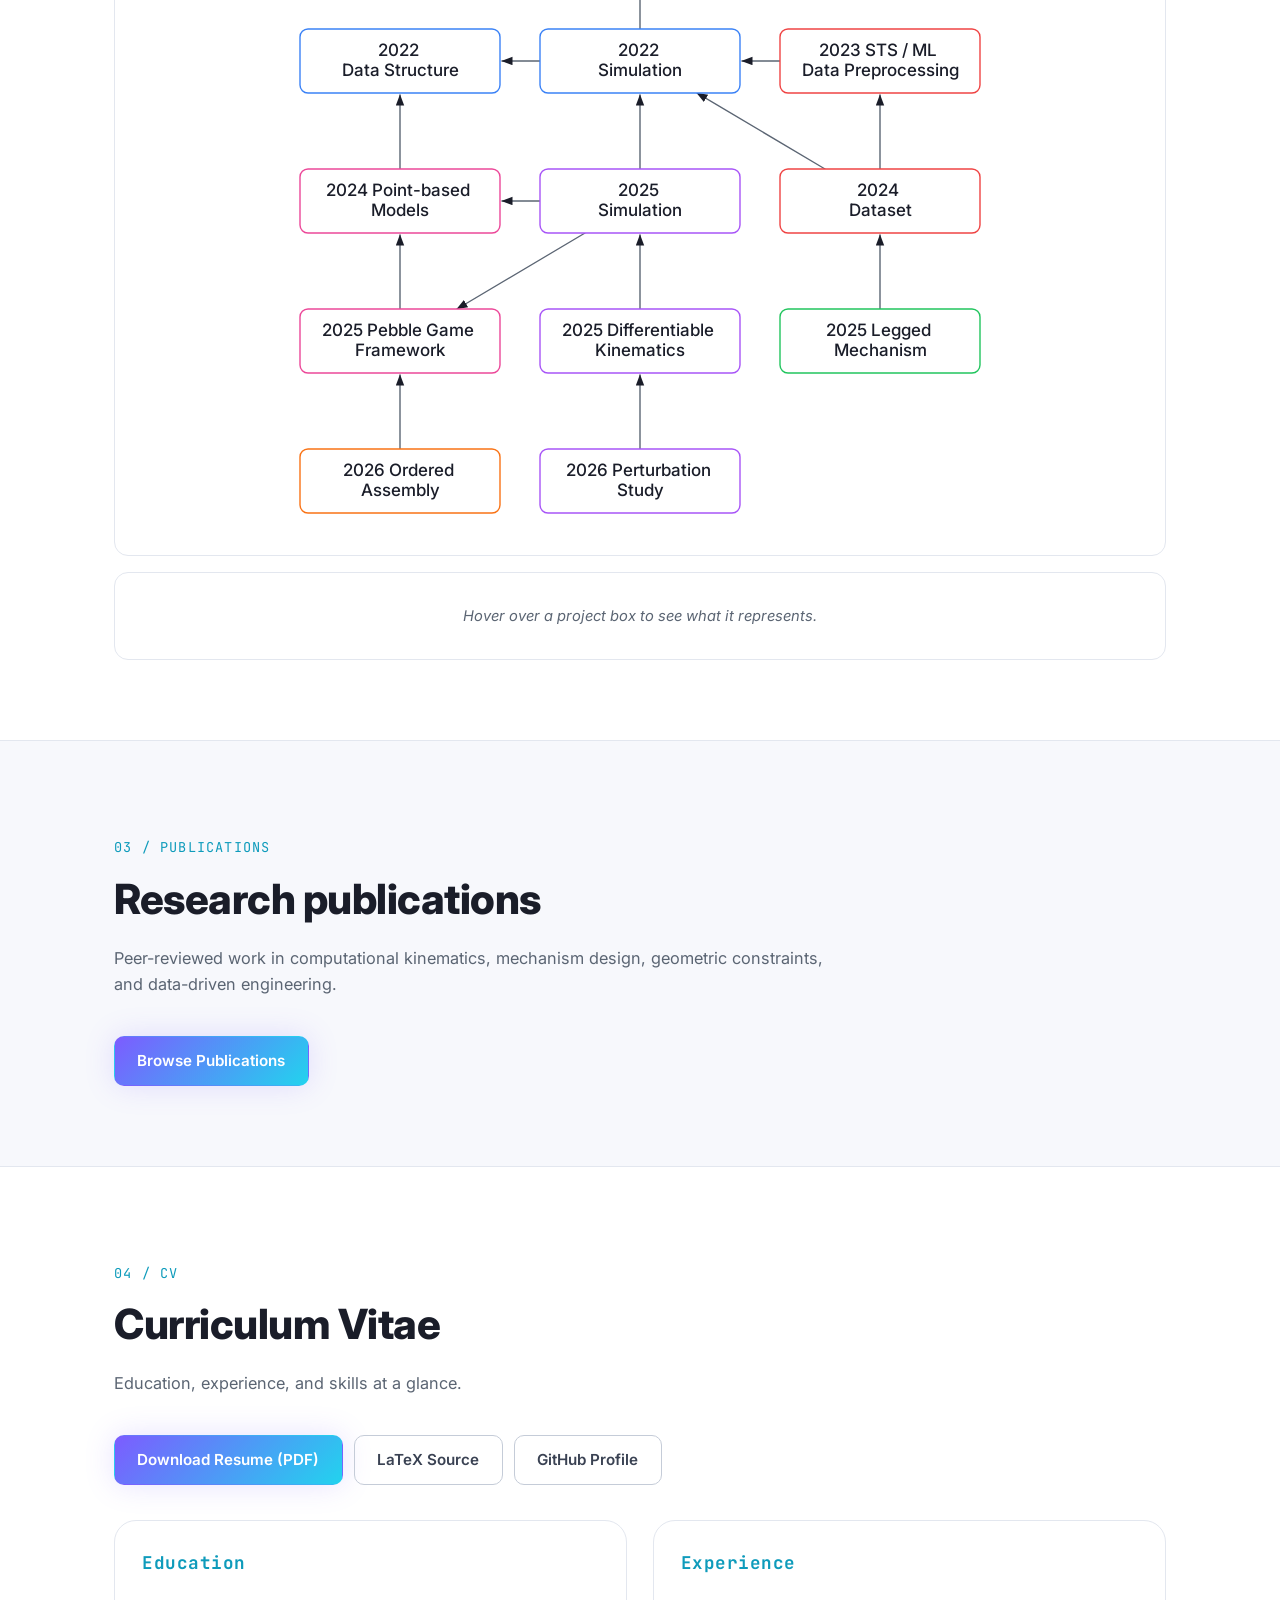
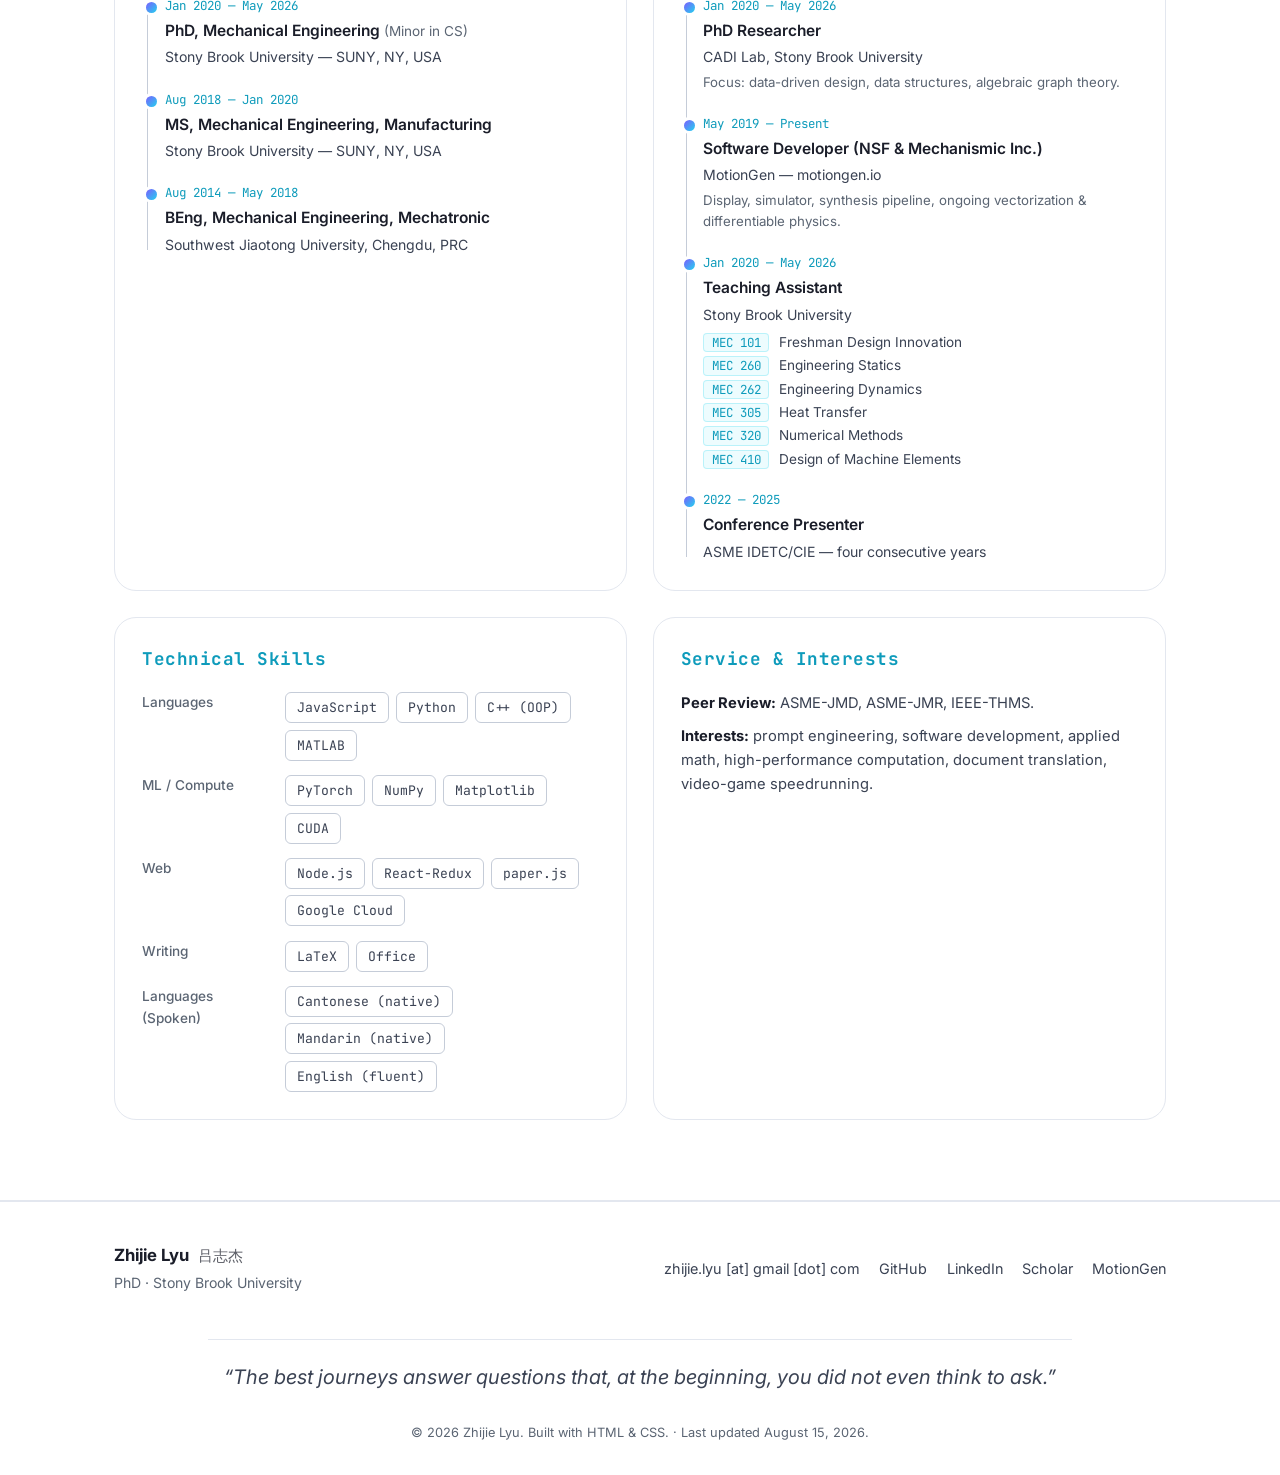
==== commit dc0684a2: "Update employer and MotionGen project story" ====
--- a/index.html
+++ b/index.html
@@ -200,6 +200,7 @@
                 <dl>
                     <dt>Position</dt><dd>PhD, Mechanical Engineering</dd>
                     <dt>Affiliation</dt><dd>Stony Brook University</dd>
+                    <dt>Employer</dt><dd>A+ STEM Labs</dd>
                     <dt>Advisor</dt><dd>Prof. Anurag Purwar</dd>
                     <dt>Funding</dt><dd>NSF &amp; Mechanismic Inc.</dd>
                     <dt>Languages</dt><dd>Cantonese, Mandarin, English</dd>
@@ -227,7 +228,7 @@
                 <p class="project-stat"><span class="stat-num">110,000</span> registered users (May 2026)</p>
                 <ul class="project-bullets">
                     <li><strong>Display</strong> — Implemented customizable shape elements on the canvas using paper.js (2019–2020).</li>
-                    <li><strong>Mechanism Simulation</strong> — Built a unified, generalizable, differentiable, efficient planar linkage simulator using approximation (2022); extended capability via a Pebble Game framework for gears and wheels (2024–2025).</li>
+                    <li><strong>Mechanism Simulation</strong> — Completed a core rewrite of the MotionGen simulator in 2022, creating a unified and efficient approach to planar linkage simulation documented in the <a href="https://www.researchgate.net/publication/385103862_Real-Time_Kinematic_Simulation_of_Planar_Linkage_Mechanisms" target="_blank" rel="noopener">M.S. thesis</a>; later made the simulator differentiable and extended it to gears and wheels through a Pebble Game framework (2024–2025).</li>
                     <li><strong>Mechanism Synthesis</strong> — Deployed G-manifold algebraic fitting for motion synthesis (2022); backend on Google Cloud with a neural-network pipeline (2023); compact data structure cutting storage to 1/100 of original with custom topology dictionary (2024); 3M-sample dataset (2024); differential evolution for synthesis (2025).</li>
                     <li><strong>Ongoing (2025–2026)</strong> — Vectorization of the simulator for real-time synthesis; differentiable physics for synthesis fine-tuning; multibody dynamics for real-time rendering.</li>
                 </ul>
@@ -551,7 +552,7 @@
             <a href="https://motiongen.io" target="_blank" rel="noopener">MotionGen</a>
         </div>
         <p class="footer-quote">&ldquo;The best journeys answer questions that, at the beginning, you did not even think to ask.&rdquo;</p>
-        <p class="footer-copy">&copy; 2026 Zhijie Lyu. Built with HTML &amp; CSS. &middot; Last updated <time datetime="2026-08-13">August 13, 2026</time>.</p>
+        <p class="footer-copy">&copy; 2026 Zhijie Lyu. Built with HTML &amp; CSS. &middot; Last updated <time datetime="2026-08-15">August 15, 2026</time>.</p>
     </div>
 </footer>
 
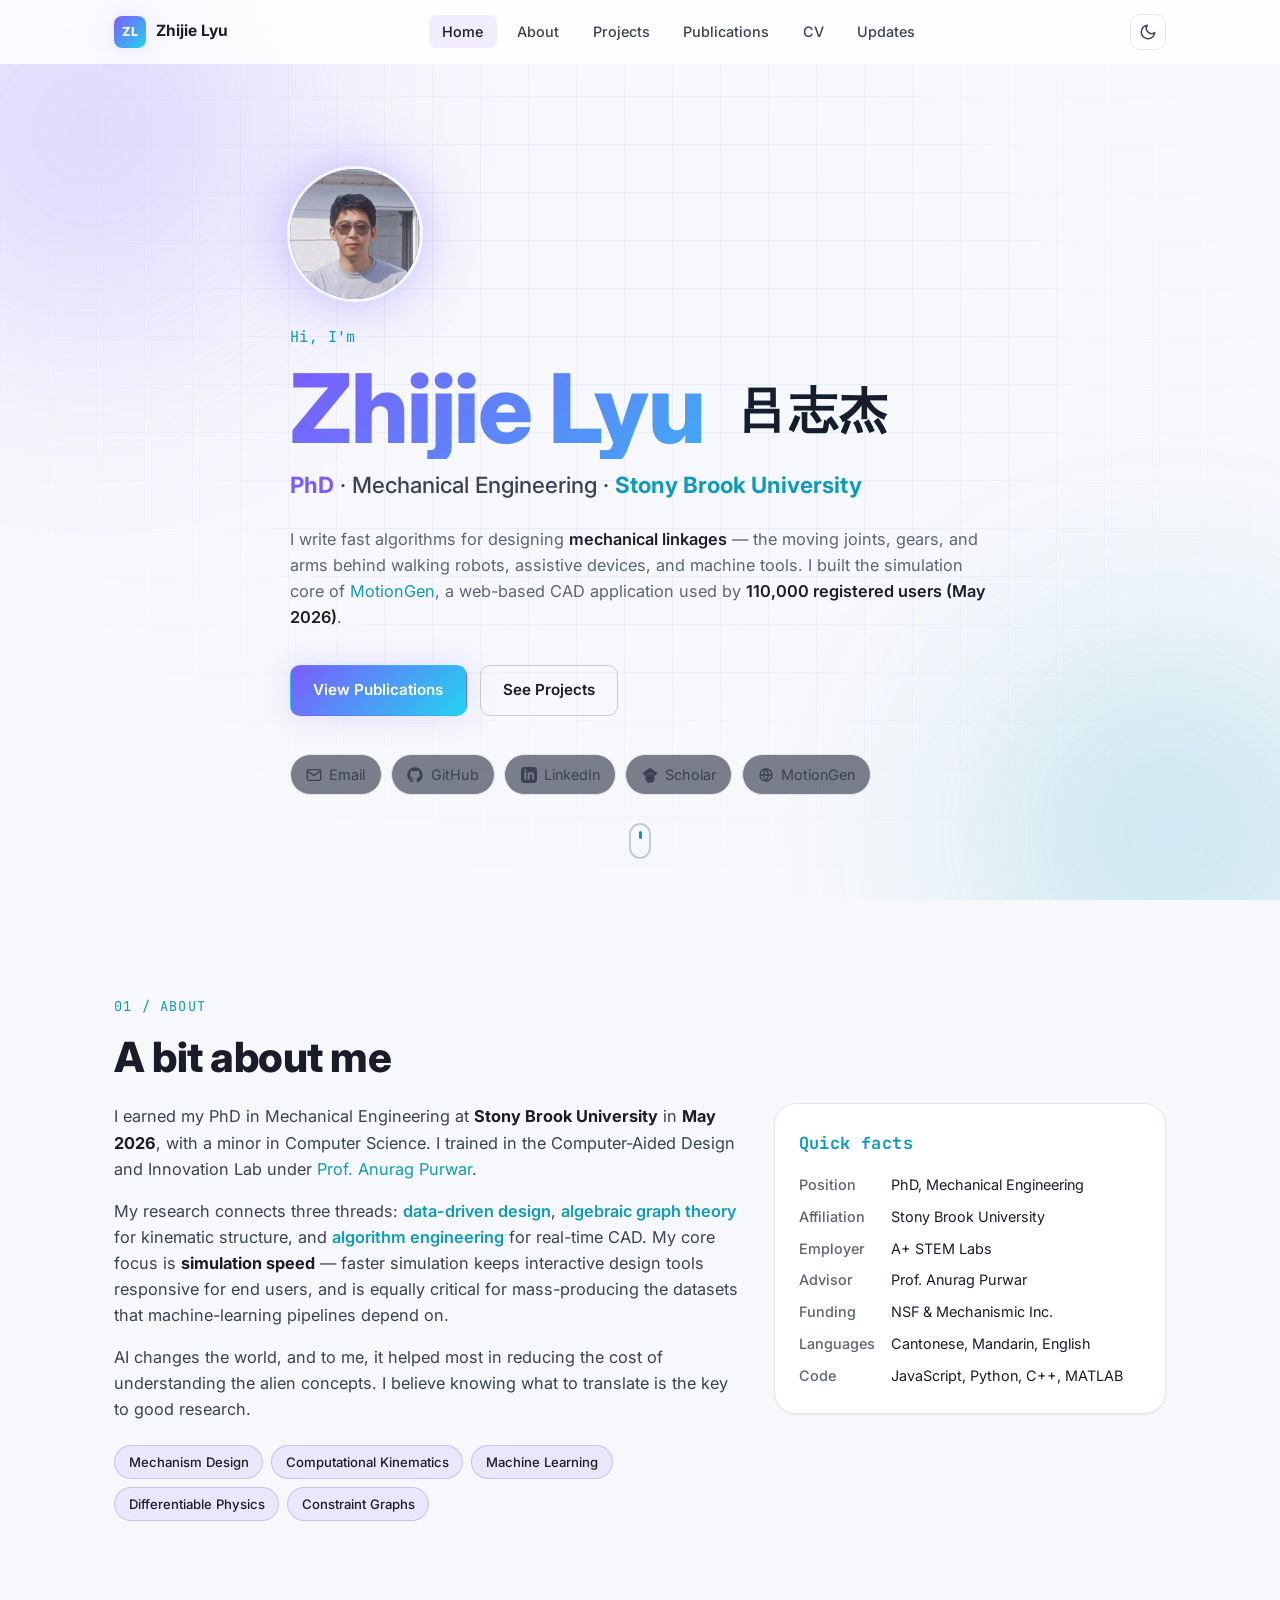
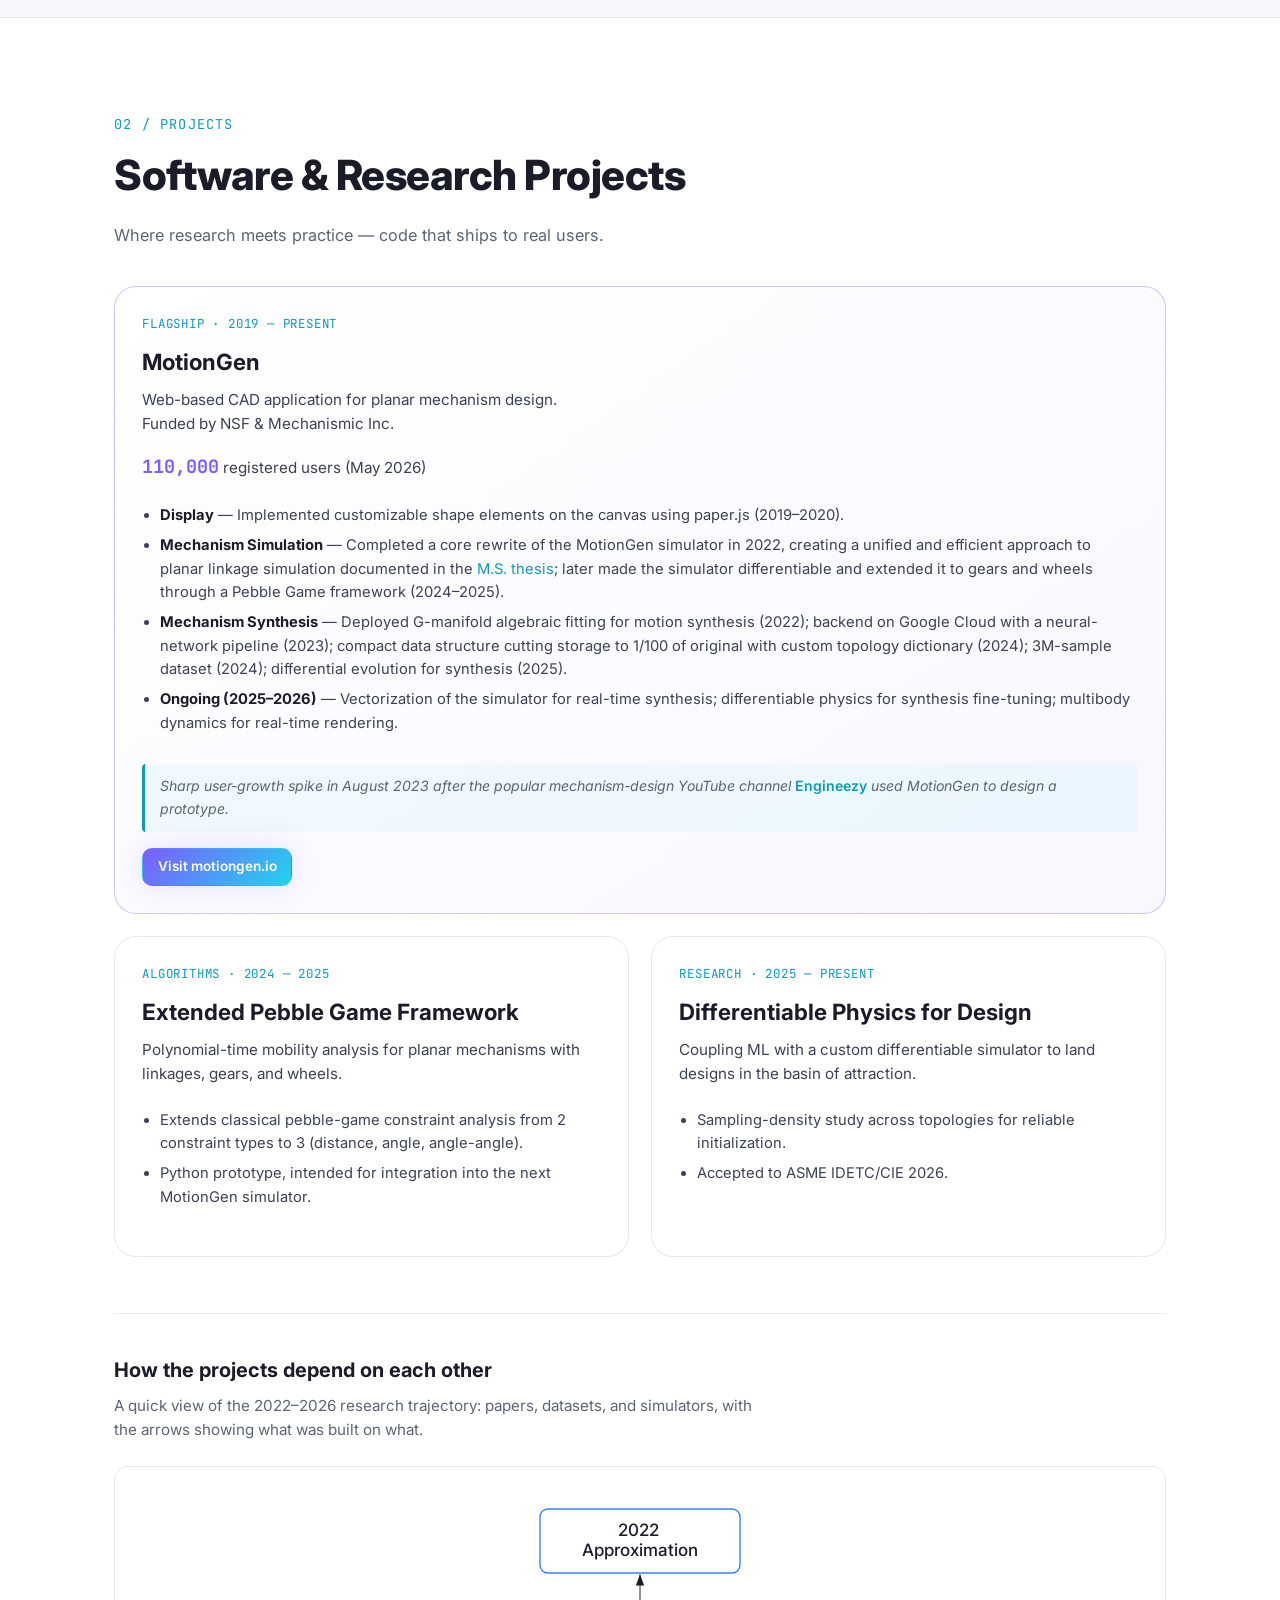
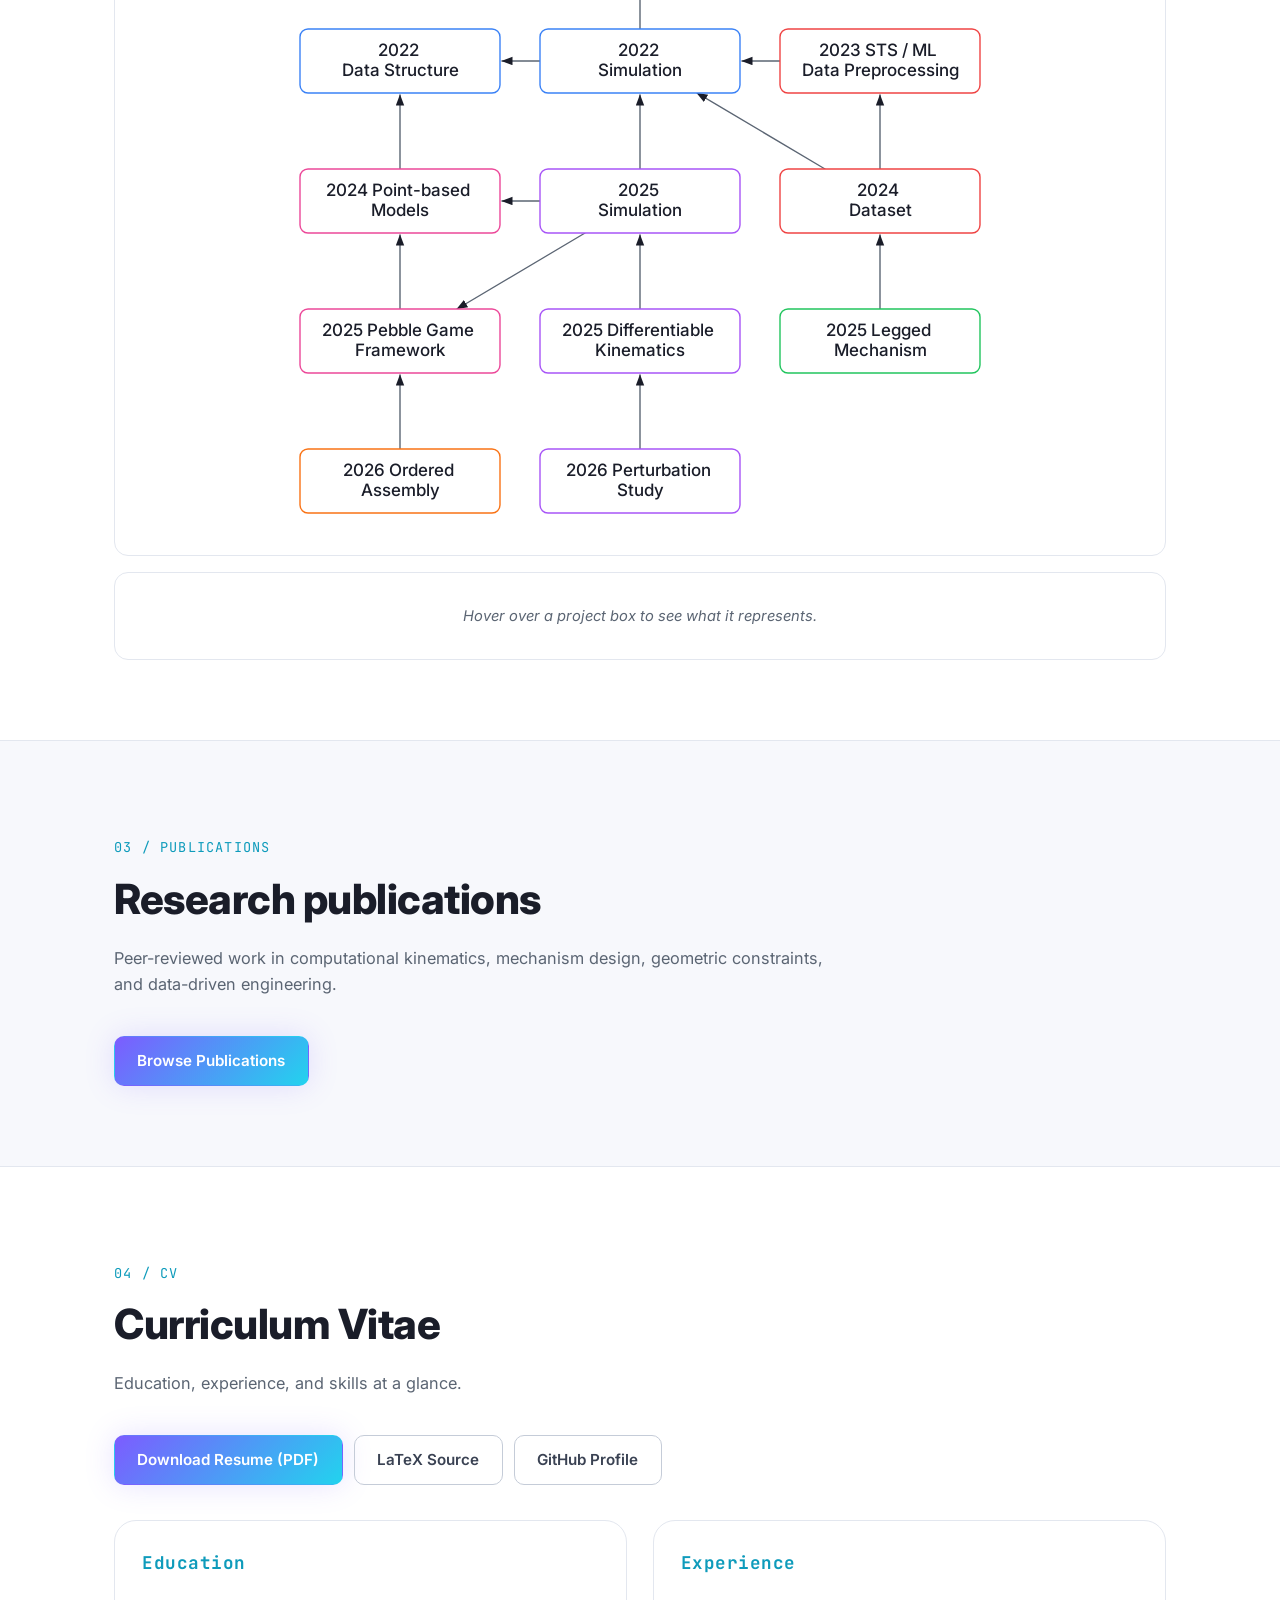
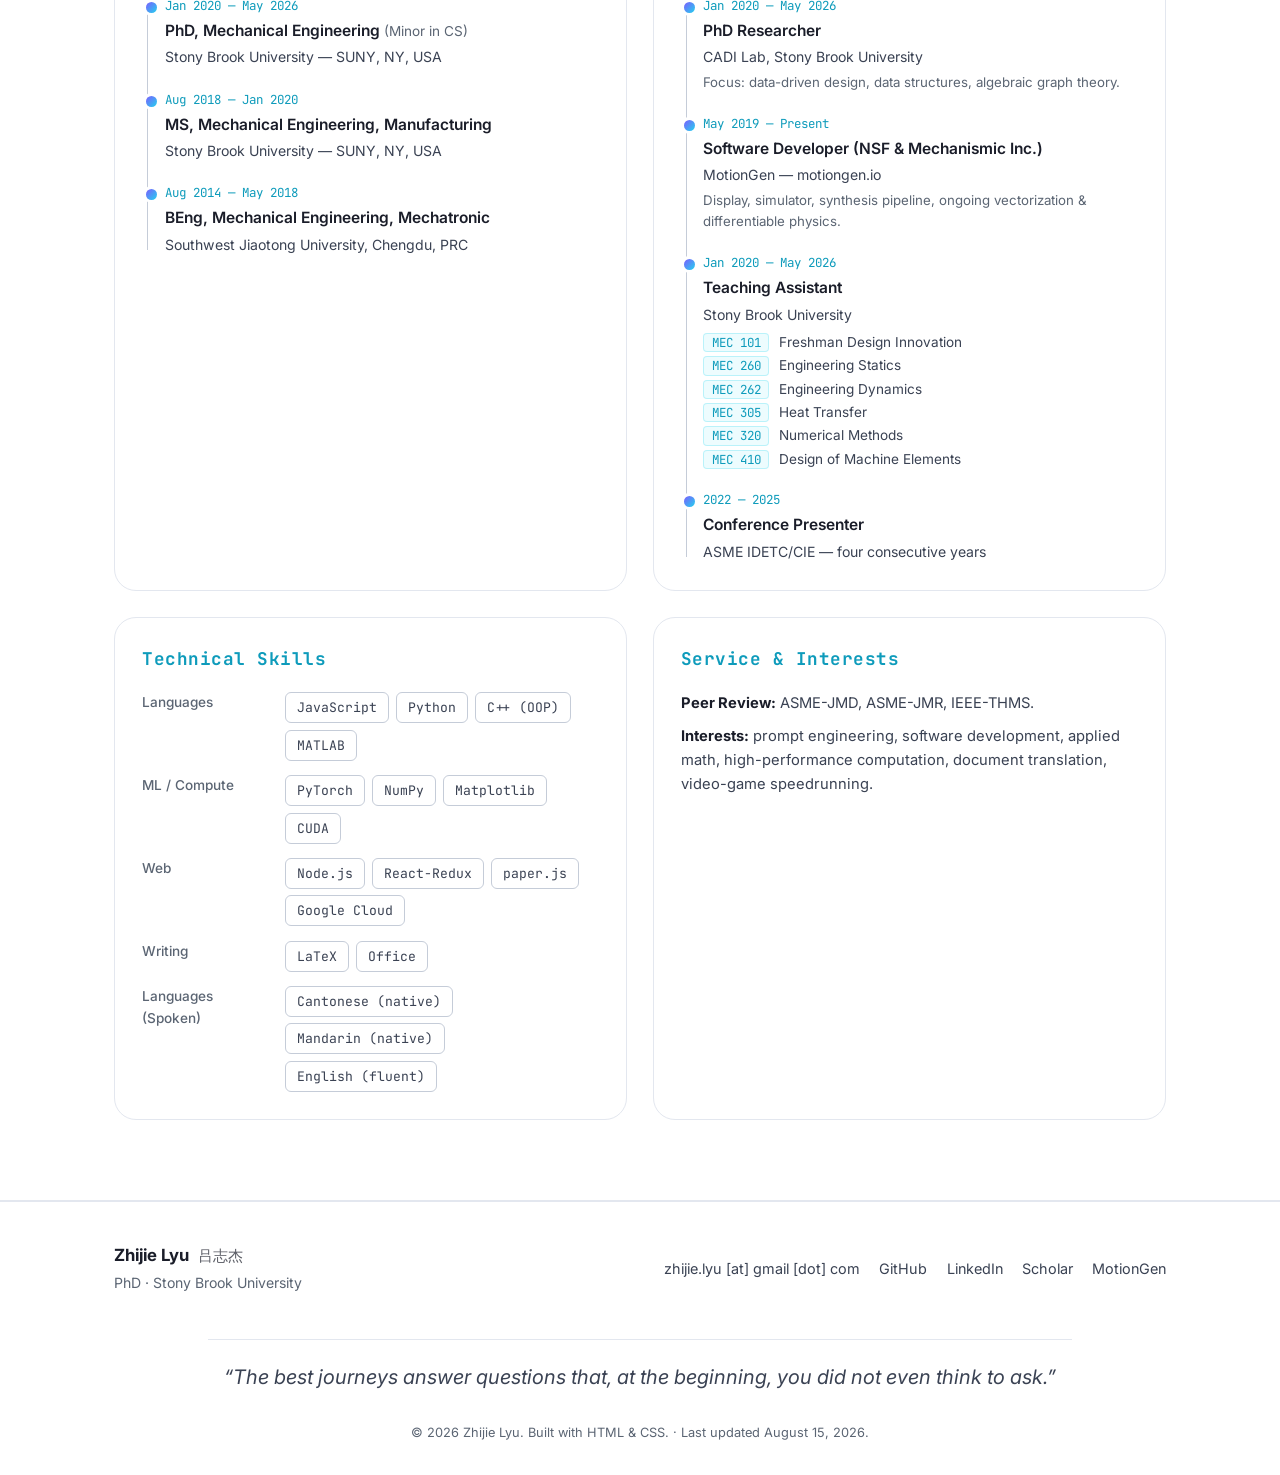
==== commit 5f94bc89: "Update index.html" ====
--- a/index.html
+++ b/index.html
@@ -185,7 +185,7 @@
                     My research connects three threads: <span class="hl">data-driven design</span>, <span class="hl">algebraic graph theory</span> for kinematic structure, and <span class="hl">algorithm engineering</span> for real-time CAD. My core focus is <strong>simulation speed</strong> &mdash; faster simulation keeps interactive design tools responsive for end users, and is equally critical for mass-producing the datasets that machine-learning pipelines depend on.
                 </p>
                 <p>
-                    I have <strong>four first-author journal papers</strong> in the ASME Journal of Mechanical Design and Journal of Mechanisms and Robotics, with one selected as a featured article.
+                    AI changes the world, and to me, it helped most in reducing the cost of understanding the alien concepts. I believe knowing what to translate is the key to good research.
                 </p>
                 <p class="about-tags">
                     <span class="tag">Mechanism Design</span>
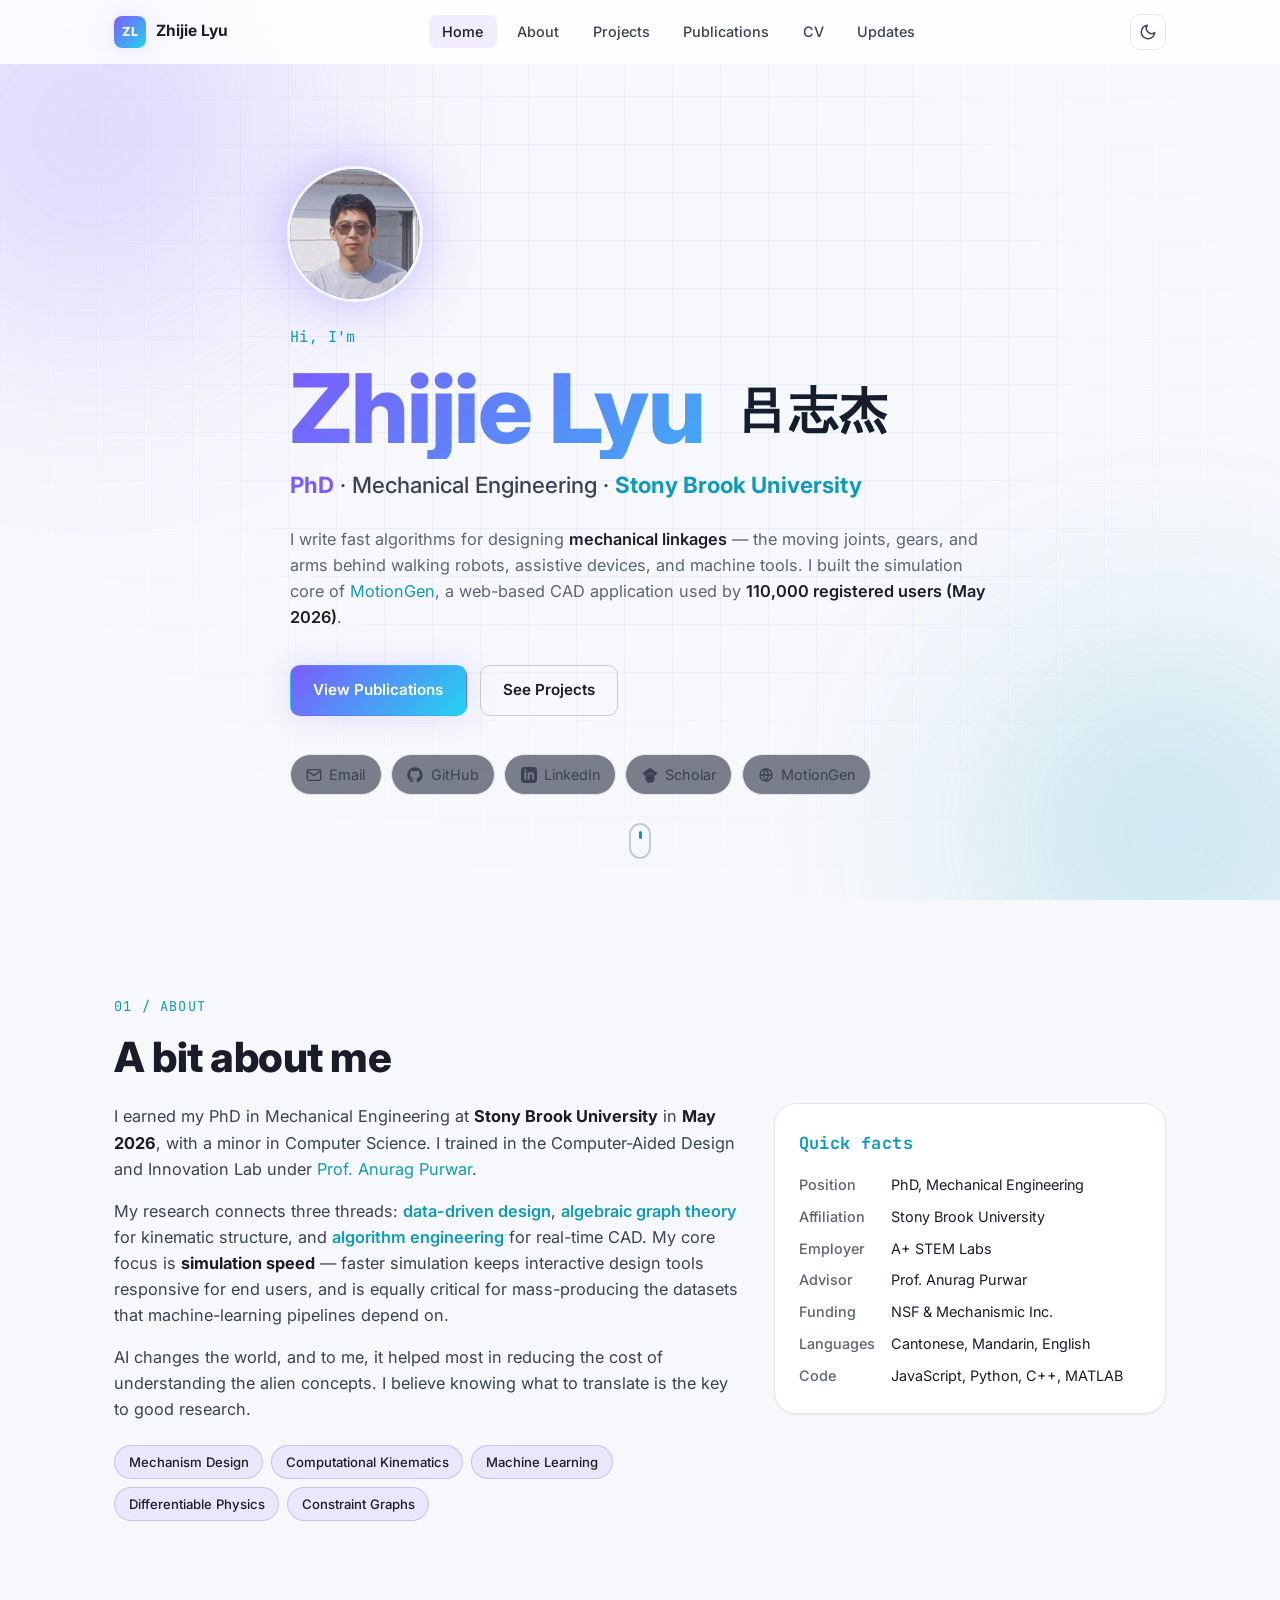
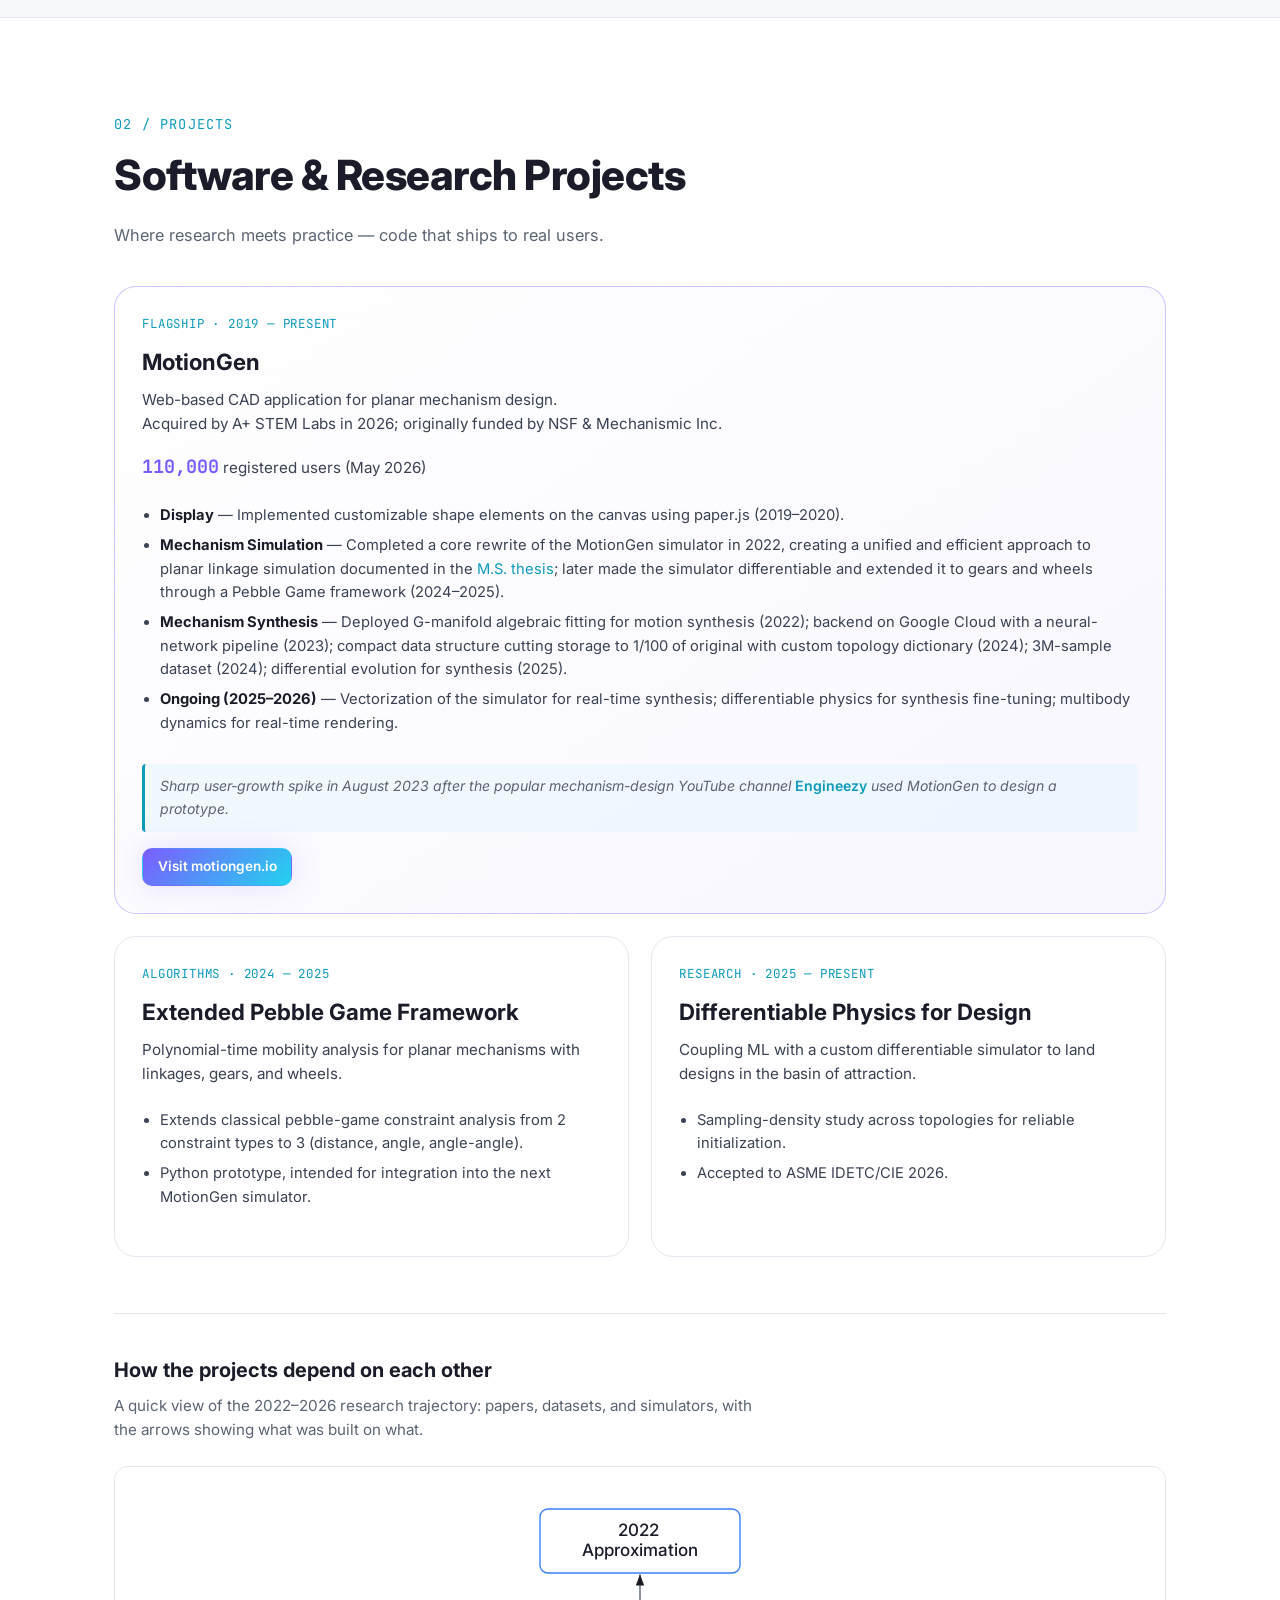
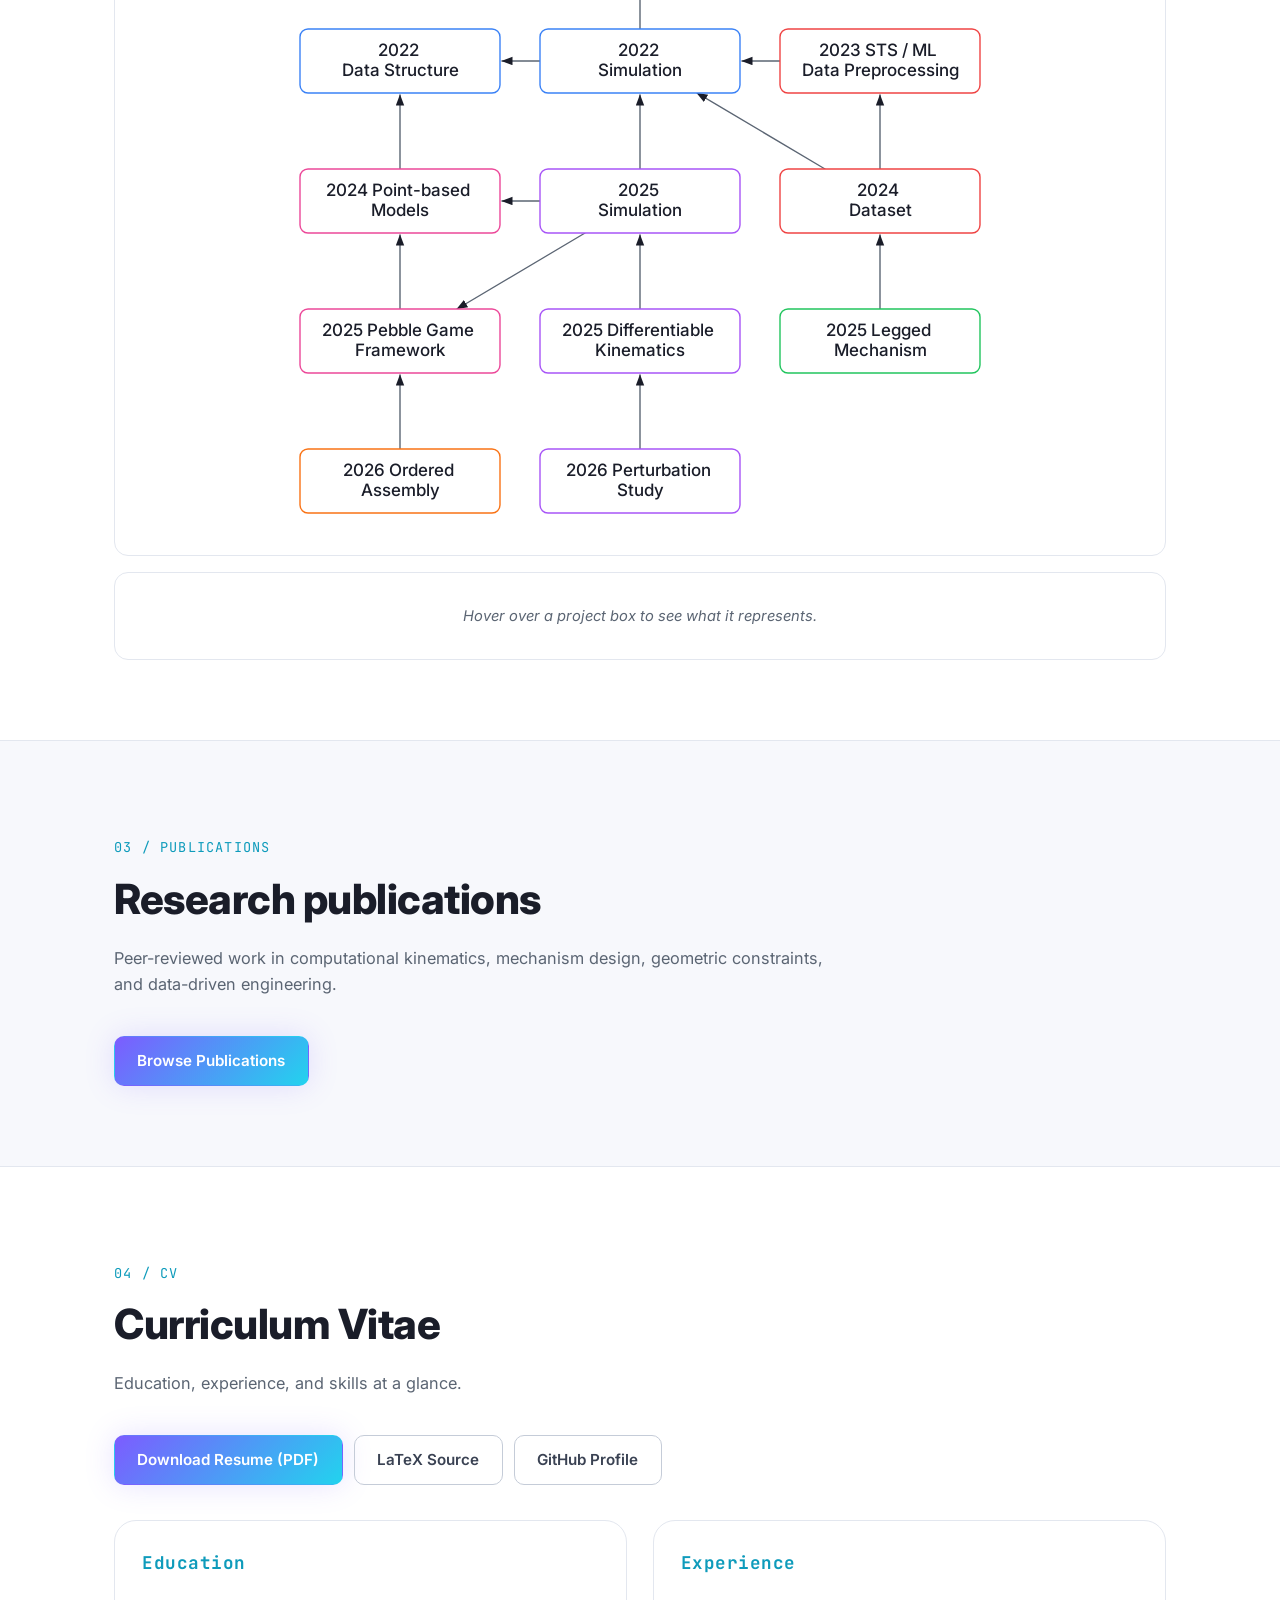
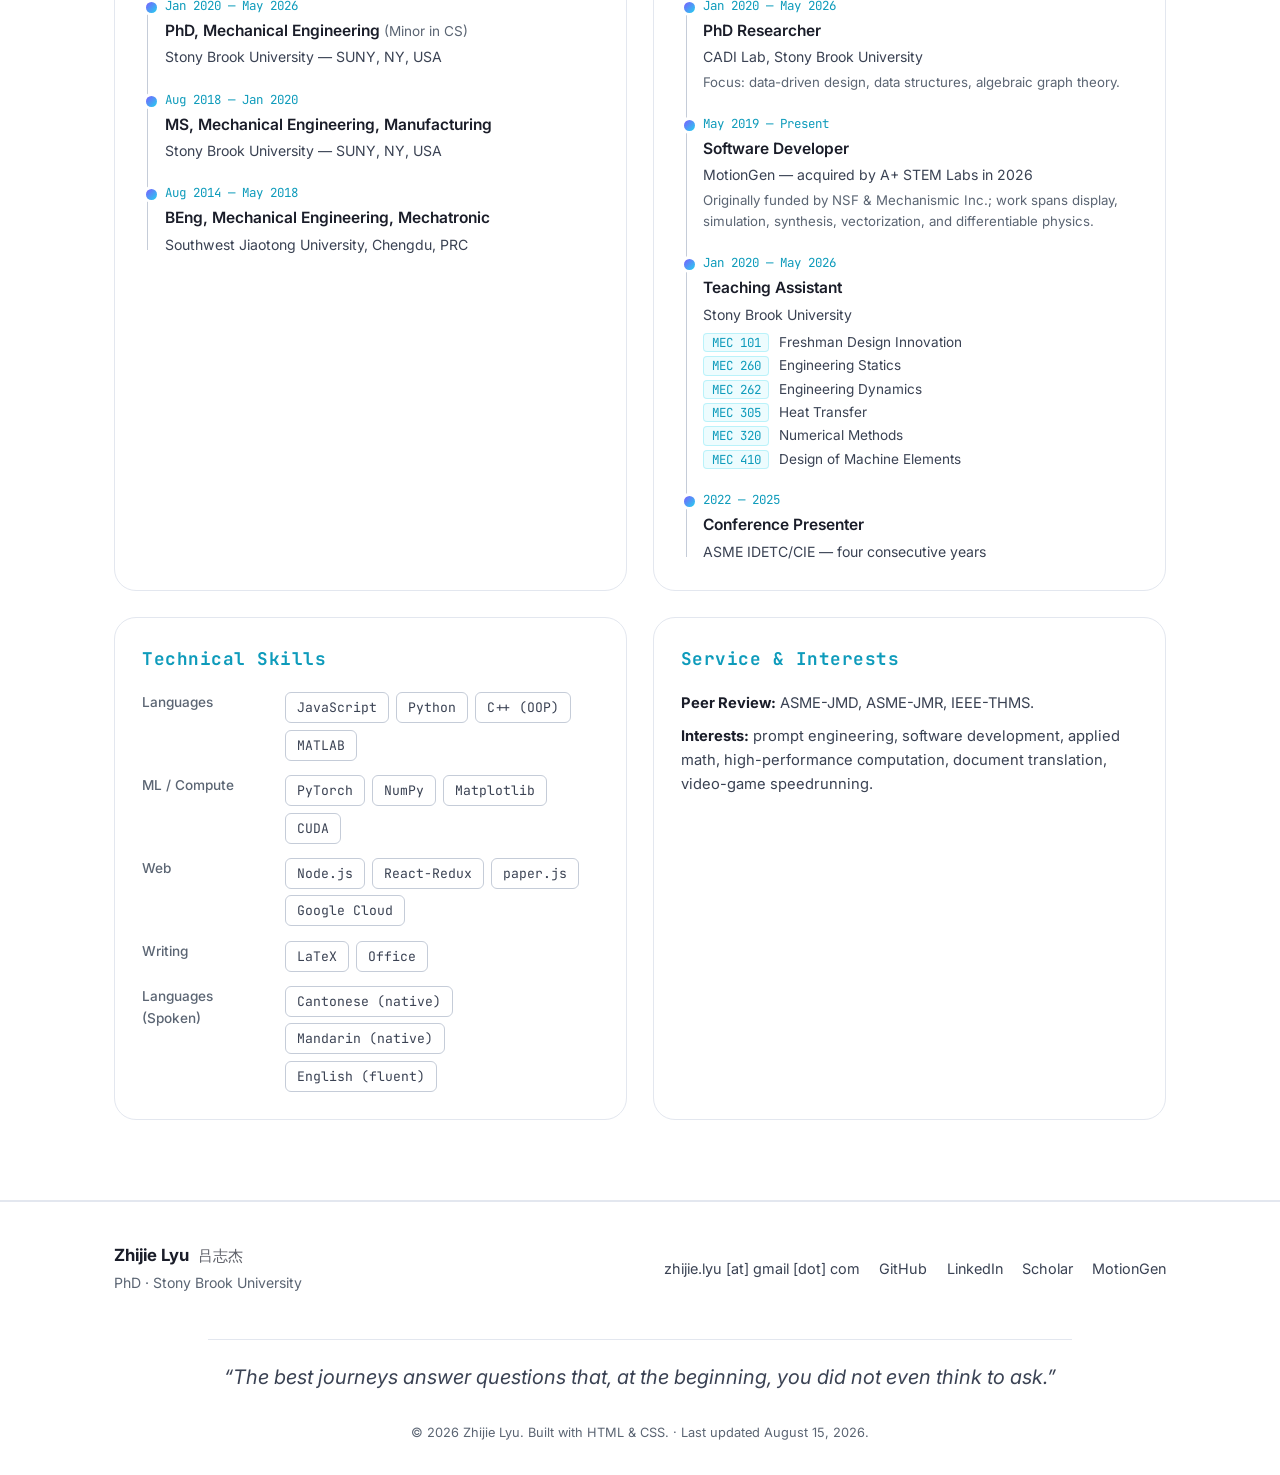
==== commit c7866677: "Reflect MotionGen acquisition by A+ STEM Labs" ====
--- a/index.html
+++ b/index.html
@@ -224,7 +224,7 @@
             <article class="project featured-project">
                 <div class="project-tag">Flagship · 2019 — Present</div>
                 <h3>MotionGen</h3>
-                <p class="project-sub">Web-based CAD application for planar mechanism design.<br/>Funded by NSF &amp; Mechanismic Inc.</p>
+                <p class="project-sub">Web-based CAD application for planar mechanism design.<br/>Acquired by A+ STEM Labs in 2026; originally funded by NSF &amp; Mechanismic Inc.</p>
                 <p class="project-stat"><span class="stat-num">110,000</span> registered users (May 2026)</p>
                 <ul class="project-bullets">
                     <li><strong>Display</strong> — Implemented customizable shape elements on the canvas using paper.js (2019–2020).</li>
@@ -452,9 +452,9 @@
                     <div class="t-item">
                         <div class="t-dot"></div>
                         <div class="t-date">May 2019 — Present</div>
-                        <div class="t-title">Software Developer (NSF &amp; Mechanismic Inc.)</div>
-                        <div class="t-org">MotionGen — motiongen.io</div>
-                        <div class="t-meta">Display, simulator, synthesis pipeline, ongoing vectorization &amp; differentiable physics.</div>
+                        <div class="t-title">Software Developer</div>
+                        <div class="t-org">MotionGen &mdash; acquired by A+ STEM Labs in 2026</div>
+                        <div class="t-meta">Originally funded by NSF &amp; Mechanismic Inc.; work spans display, simulation, synthesis, vectorization, and differentiable physics.</div>
                     </div>
                     <div class="t-item">
                         <div class="t-dot"></div>
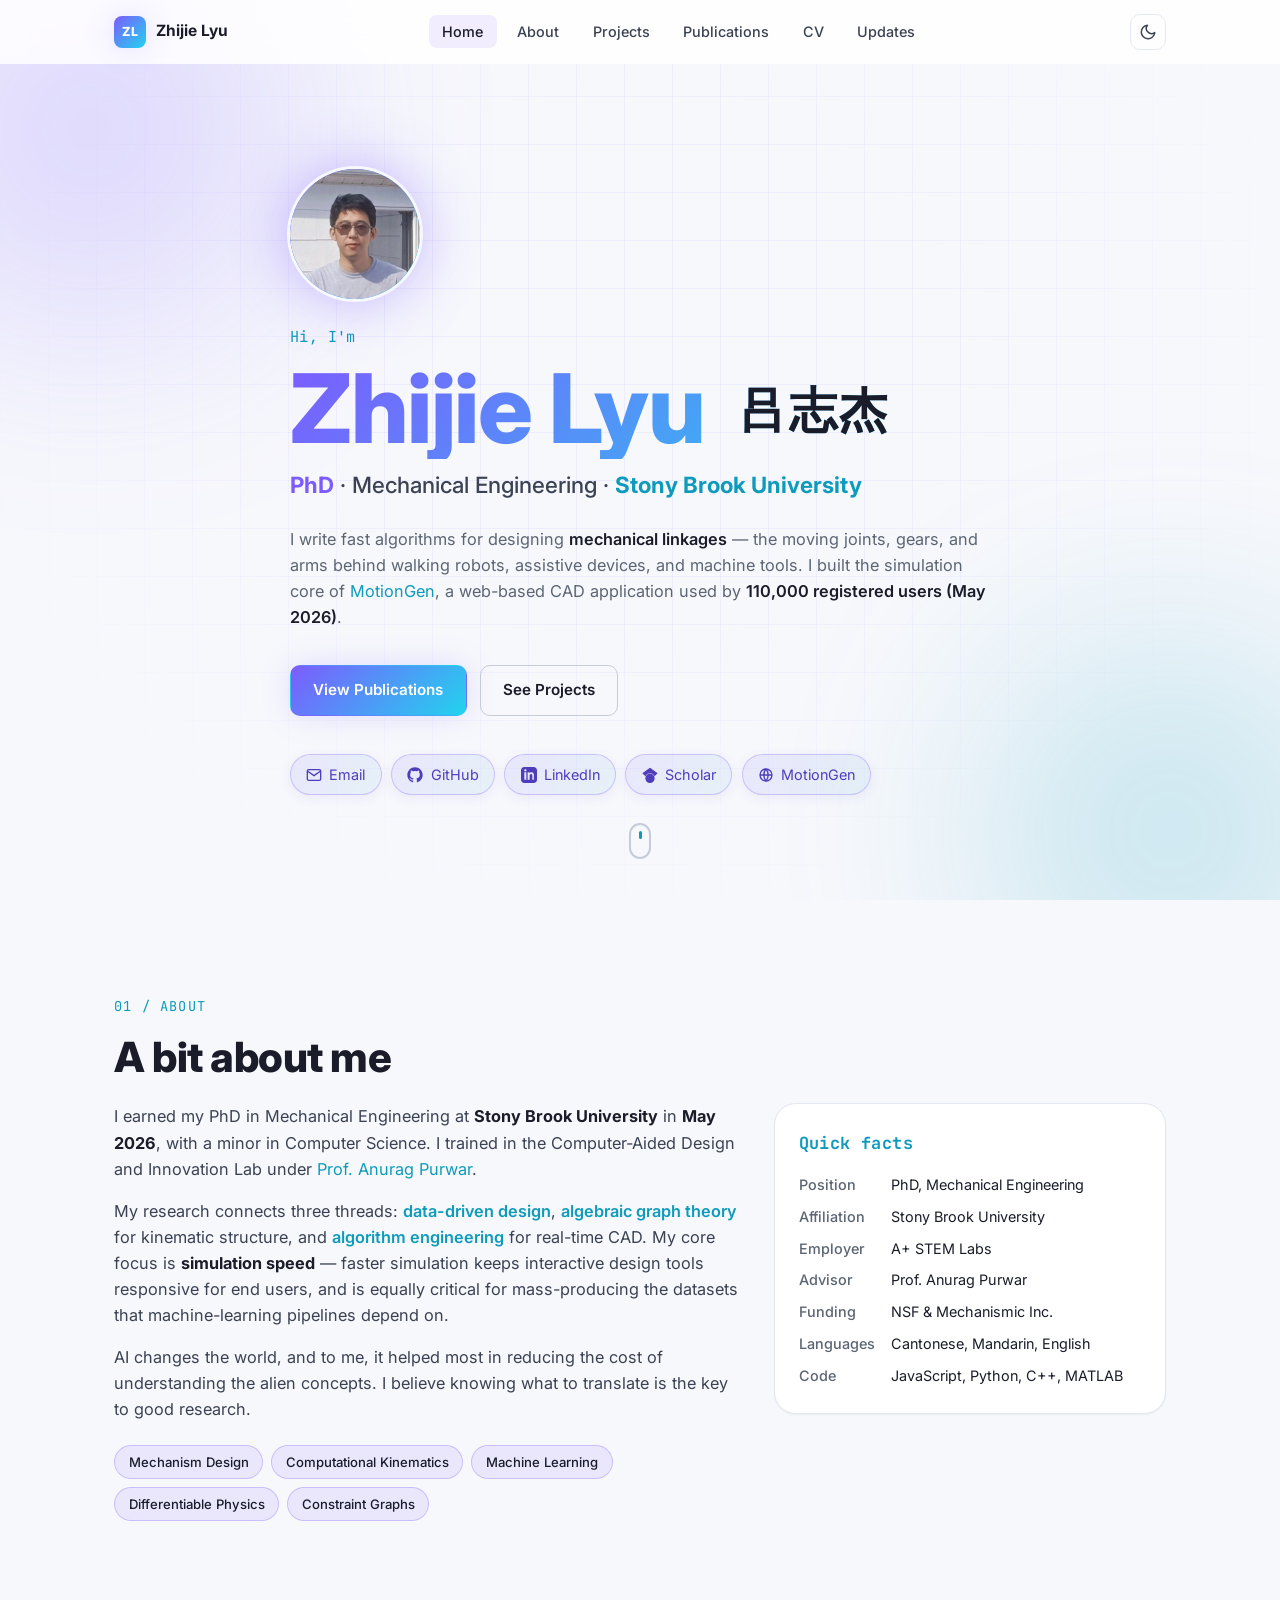
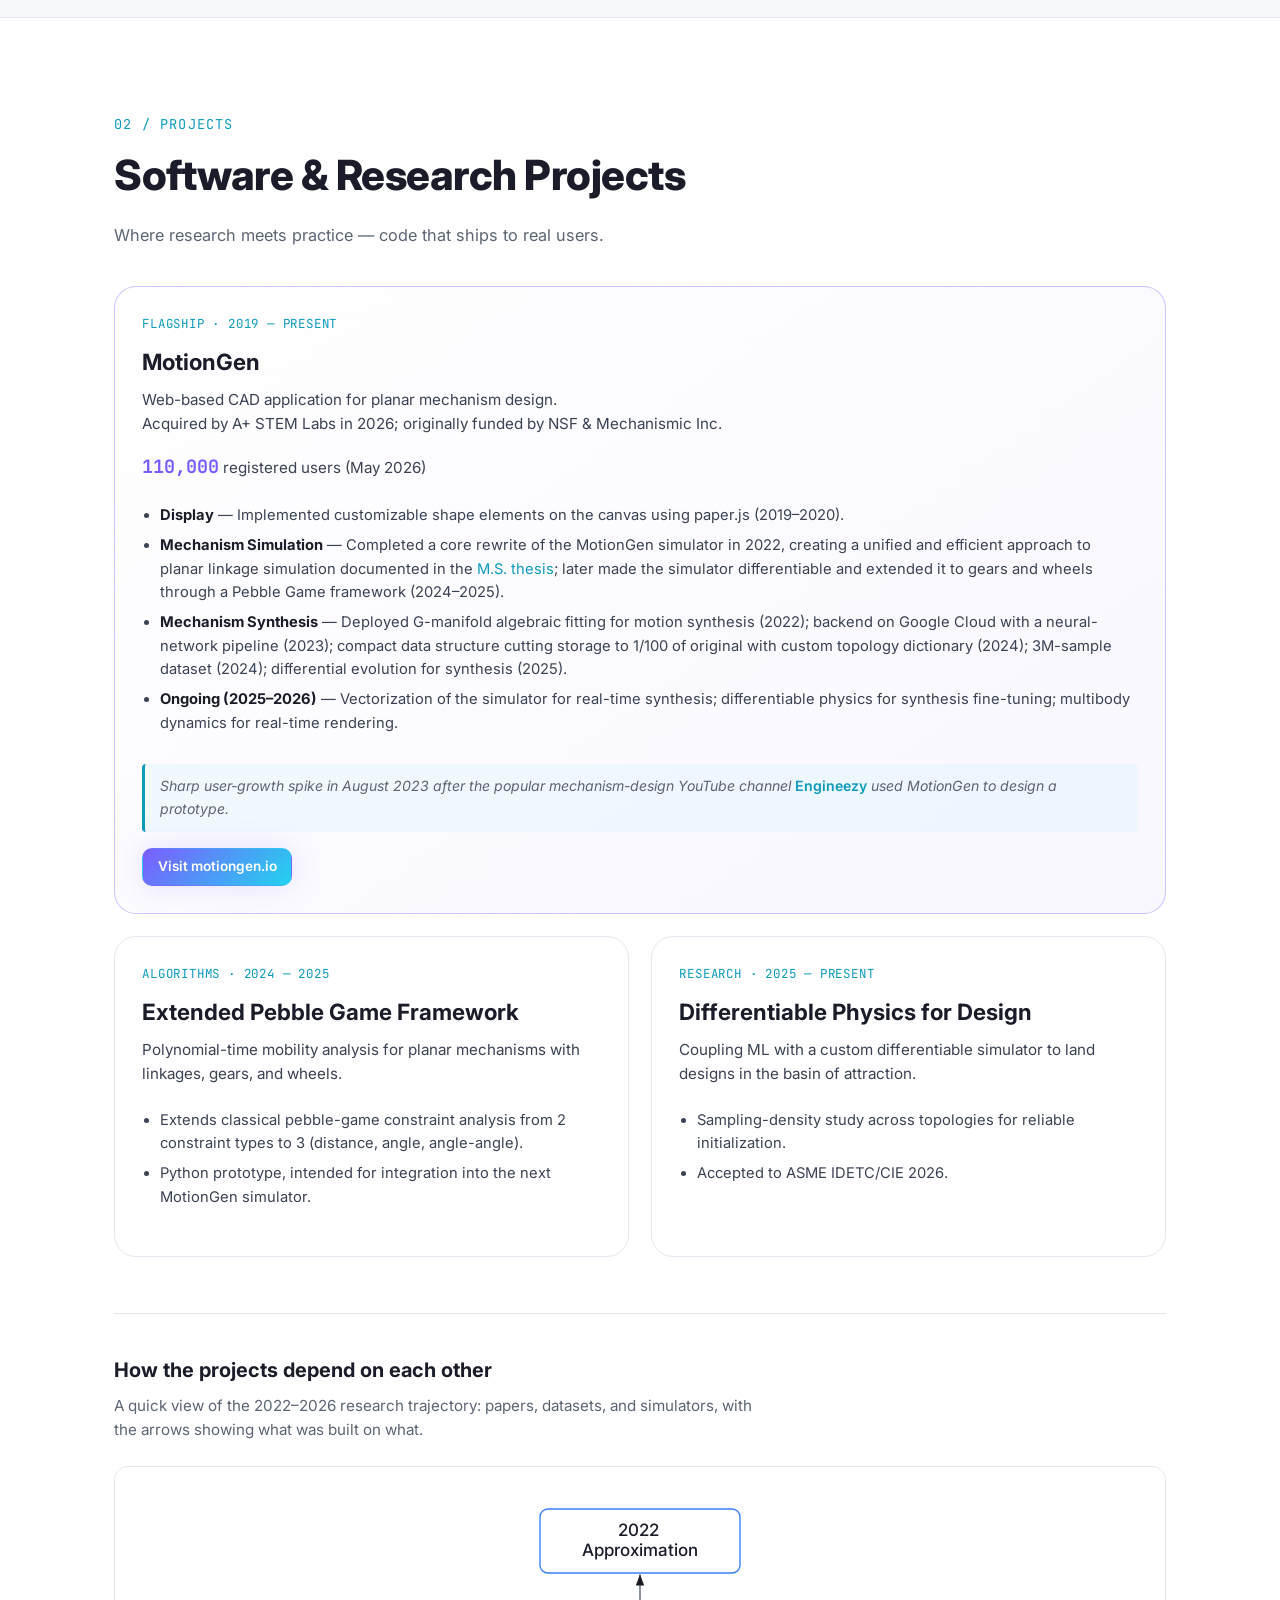
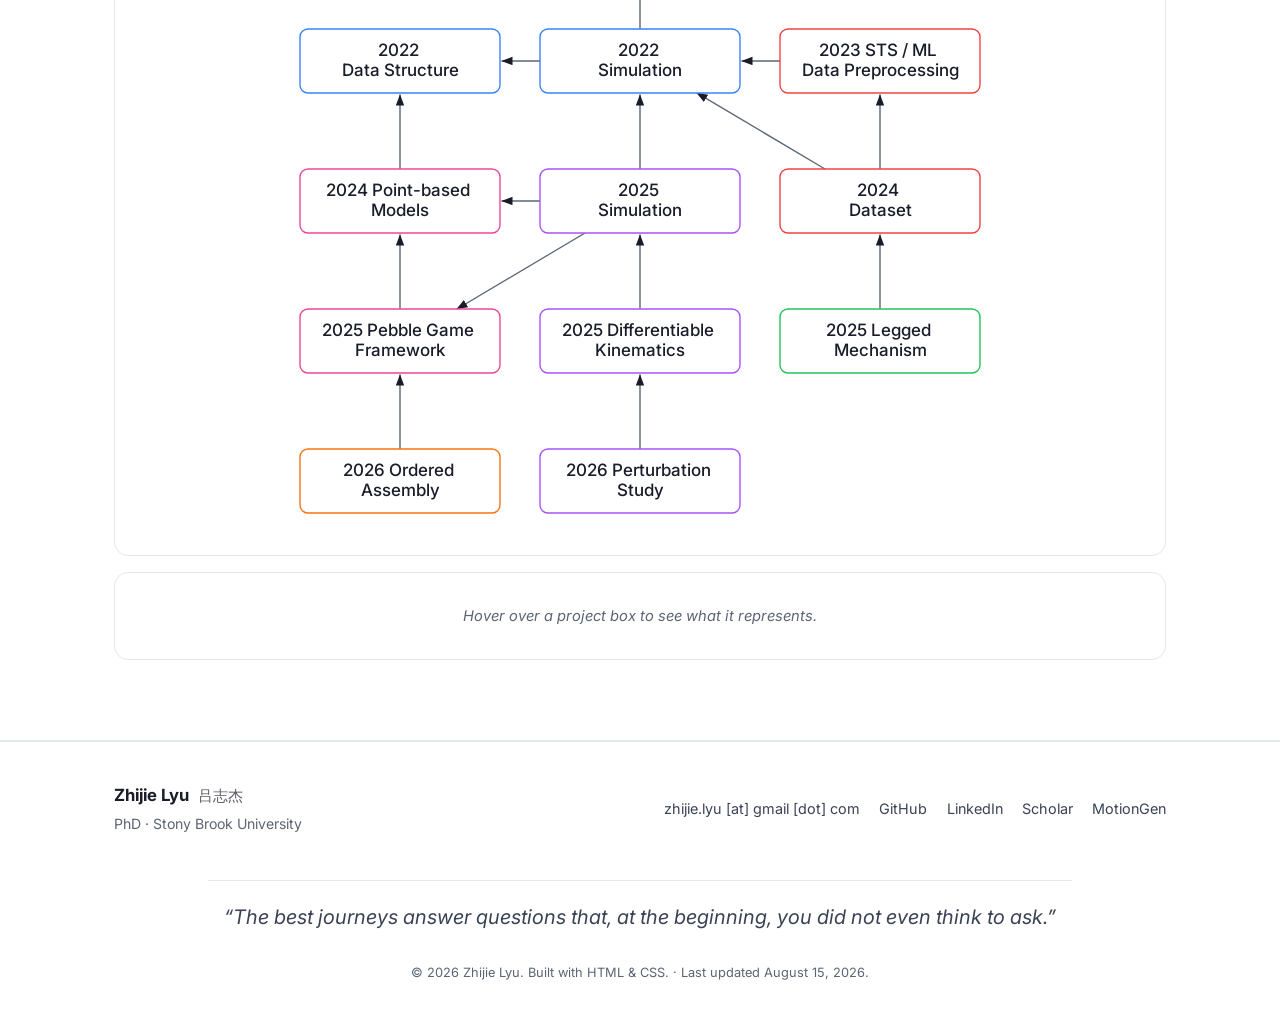
==== commit 8f714e06: "Move CV to dedicated page" ====
--- a/index.html
+++ b/index.html
@@ -96,7 +96,7 @@
             <li><a href="#about" class="nav-link">About</a></li>
             <li><a href="#projects" class="nav-link">Projects</a></li>
             <li><a href="publications.html" class="nav-link">Publications</a></li>
-            <li><a href="#cv" class="nav-link">CV</a></li>
+            <li><a href="cv.html" class="nav-link">CV</a></li>
             <li><a href="updates.html" class="nav-link">Updates</a></li>
         </ul>
         <div class="nav-right">
@@ -390,153 +390,6 @@
     </div>
 </section>
 
-<!-- ============== PUBLICATIONS ============== -->
-<section class="section" id="publications-preview">
-    <div class="container">
-        <p class="eyebrow">03 / Publications</p>
-        <h2 class="section-title">Research publications</h2>
-        <p class="section-subtitle">Peer-reviewed work in computational kinematics, mechanism design, geometric constraints, and data-driven engineering.</p>
-        <a href="publications.html" class="btn btn-primary">Browse Publications</a>
-    </div>
-</section>
-
-<!-- ============== CV / RESUME ============== -->
-<section class="section section-alt" id="cv">
-    <div class="container">
-        <p class="eyebrow">04 / CV</p>
-        <h2 class="section-title">Curriculum Vitae</h2>
-        <p class="section-subtitle">Education, experience, and skills at a glance.</p>
-
-        <div class="cv-actions">
-            <a href="Resume/Lyu_Zhijie_Resume.pdf" target="_blank" rel="noopener" class="btn btn-primary">Download Resume (PDF)</a>
-            <a href="Resume/main.tex" target="_blank" rel="noopener" class="btn btn-outline">LaTeX Source</a>
-            <a href="https://github.com/alsymiya" target="_blank" rel="noopener" class="btn btn-outline">GitHub Profile</a>
-        </div>
-
-        <div class="cv-grid">
-
-            <div class="cv-block">
-                <h3 class="cv-h">Education</h3>
-                <div class="timeline">
-                    <div class="t-item">
-                        <div class="t-dot"></div>
-                        <div class="t-date">Jan 2020 — May 2026</div>
-                        <div class="t-title">PhD, Mechanical Engineering <span class="t-minor">(Minor in CS)</span></div>
-                        <div class="t-org">Stony Brook University &mdash; SUNY, NY, USA</div>
-                    </div>
-                    <div class="t-item">
-                        <div class="t-dot"></div>
-                        <div class="t-date">Aug 2018 — Jan 2020</div>
-                        <div class="t-title">MS, Mechanical Engineering, Manufacturing</div>
-                        <div class="t-org">Stony Brook University &mdash; SUNY, NY, USA</div>
-                    </div>
-                    <div class="t-item">
-                        <div class="t-dot"></div>
-                        <div class="t-date">Aug 2014 — May 2018</div>
-                        <div class="t-title">BEng, Mechanical Engineering, Mechatronic</div>
-                        <div class="t-org">Southwest Jiaotong University, Chengdu, PRC</div>
-                    </div>
-                </div>
-            </div>
-
-            <div class="cv-block">
-                <h3 class="cv-h">Experience</h3>
-                <div class="timeline">
-                    <div class="t-item">
-                        <div class="t-dot"></div>
-                        <div class="t-date">Jan 2020 — May 2026</div>
-                        <div class="t-title">PhD Researcher</div>
-                        <div class="t-org">CADI Lab, Stony Brook University</div>
-                        <div class="t-meta">Focus: data-driven design, data structures, algebraic graph theory.</div>
-                    </div>
-                    <div class="t-item">
-                        <div class="t-dot"></div>
-                        <div class="t-date">May 2019 — Present</div>
-                        <div class="t-title">Software Developer</div>
-                        <div class="t-org">MotionGen &mdash; acquired by A+ STEM Labs in 2026</div>
-                        <div class="t-meta">Originally funded by NSF &amp; Mechanismic Inc.; work spans display, simulation, synthesis, vectorization, and differentiable physics.</div>
-                    </div>
-                    <div class="t-item">
-                        <div class="t-dot"></div>
-                        <div class="t-date">Jan 2020 — May 2026</div>
-                        <div class="t-title">Teaching Assistant</div>
-                        <div class="t-org">Stony Brook University</div>
-                        <ul class="t-courses">
-                            <li><span class="t-code">MEC&nbsp;101</span> Freshman Design Innovation</li>
-                            <li><span class="t-code">MEC&nbsp;260</span> Engineering Statics</li>
-                            <li><span class="t-code">MEC&nbsp;262</span> Engineering Dynamics</li>
-                            <li><span class="t-code">MEC&nbsp;305</span> Heat Transfer</li>
-                            <li><span class="t-code">MEC&nbsp;320</span> Numerical Methods</li>
-                            <li><span class="t-code">MEC&nbsp;410</span> Design of Machine Elements</li>
-                        </ul>
-                    </div>
-                    <div class="t-item">
-                        <div class="t-dot"></div>
-                        <div class="t-date">2022 — 2025</div>
-                        <div class="t-title">Conference Presenter</div>
-                        <div class="t-org">ASME IDETC/CIE — four consecutive years</div>
-                    </div>
-                </div>
-            </div>
-
-            <div class="cv-block">
-                <h3 class="cv-h">Technical Skills</h3>
-                <div class="skills">
-                    <div class="skill-row">
-                        <span class="skill-label">Languages</span>
-                        <div class="skill-tags">
-                            <span class="skill">JavaScript</span>
-                            <span class="skill">Python</span>
-                            <span class="skill">C++ (OOP)</span>
-                            <span class="skill">MATLAB</span>
-                        </div>
-                    </div>
-                    <div class="skill-row">
-                        <span class="skill-label">ML / Compute</span>
-                        <div class="skill-tags">
-                            <span class="skill">PyTorch</span>
-                            <span class="skill">NumPy</span>
-                            <span class="skill">Matplotlib</span>
-                            <span class="skill">CUDA</span>
-                        </div>
-                    </div>
-                    <div class="skill-row">
-                        <span class="skill-label">Web</span>
-                        <div class="skill-tags">
-                            <span class="skill">Node.js</span>
-                            <span class="skill">React-Redux</span>
-                            <span class="skill">paper.js</span>
-                            <span class="skill">Google Cloud</span>
-                        </div>
-                    </div>
-                    <div class="skill-row">
-                        <span class="skill-label">Writing</span>
-                        <div class="skill-tags">
-                            <span class="skill">LaTeX</span>
-                            <span class="skill">Office</span>
-                        </div>
-                    </div>
-                    <div class="skill-row">
-                        <span class="skill-label">Languages (Spoken)</span>
-                        <div class="skill-tags">
-                            <span class="skill">Cantonese (native)</span>
-                            <span class="skill">Mandarin (native)</span>
-                            <span class="skill">English (fluent)</span>
-                        </div>
-                    </div>
-                </div>
-            </div>
-
-            <div class="cv-block">
-                <h3 class="cv-h">Service &amp; Interests</h3>
-                <p class="cv-p"><strong>Peer Review:</strong> ASME-JMD, ASME-JMR, IEEE-THMS.</p>
-                <p class="cv-p"><strong>Interests:</strong> prompt engineering, software development, applied math, high-performance computation, document translation, video-game speedrunning.</p>
-            </div>
-
-        </div>
-    </div>
-</section>
-
 <!-- ============== FOOTER ============== -->
 <footer class="footer">
     <div class="container footer-inner">
--- a/styles.css
+++ b/styles.css
@@ -390,7 +390,7 @@
     color: var(--text-soft);
     font-size: 0.9rem;
     background: rgba(20, 26, 46, 0.55);
-    transition: border-color .2s ease, color .2s ease, transform .2s ease, background .2s ease;
+    transition: border-color .2s ease, color .2s ease, transform .2s ease, background .2s ease, box-shadow .2s ease;
 }
 .iconlink svg { width: 16px; height: 16px; }
 .iconlink:hover {
@@ -398,6 +398,20 @@
     color: var(--text);
     transform: translateY(-2px);
     background: rgba(124, 92, 255, 0.12);
+}
+
+[data-theme="light"] .iconlink {
+    color: #4f3dbb;
+    background: linear-gradient(135deg, rgba(124, 92, 255, 0.11), rgba(14, 155, 187, 0.07));
+    border-color: rgba(124, 92, 255, 0.30);
+    box-shadow: 0 3px 12px rgba(79, 61, 187, 0.08);
+}
+[data-theme="light"] .iconlink:hover,
+[data-theme="light"] .iconlink:focus-visible {
+    color: #38259d;
+    background: linear-gradient(135deg, rgba(124, 92, 255, 0.18), rgba(14, 155, 187, 0.13));
+    border-color: rgba(79, 61, 187, 0.62);
+    box-shadow: 0 7px 20px rgba(79, 61, 187, 0.16);
 }
 
 .scroll-cue {
